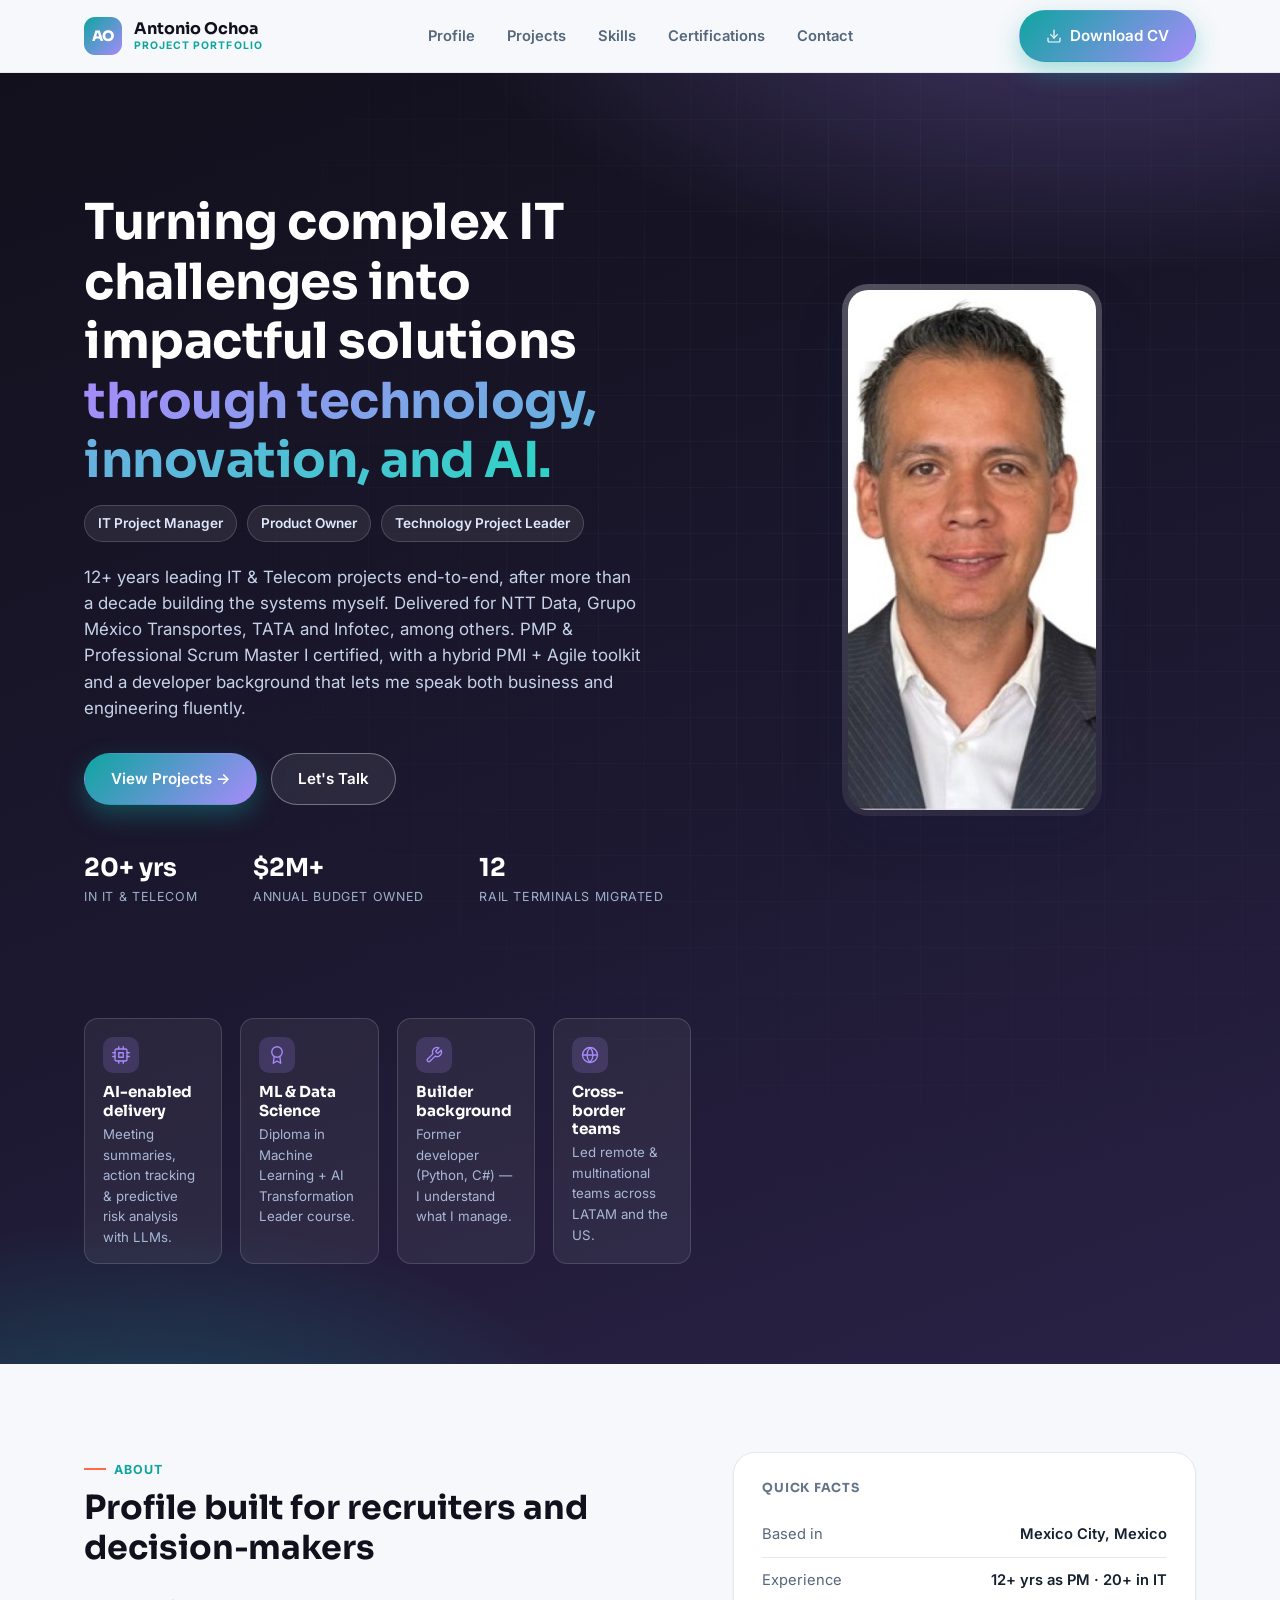
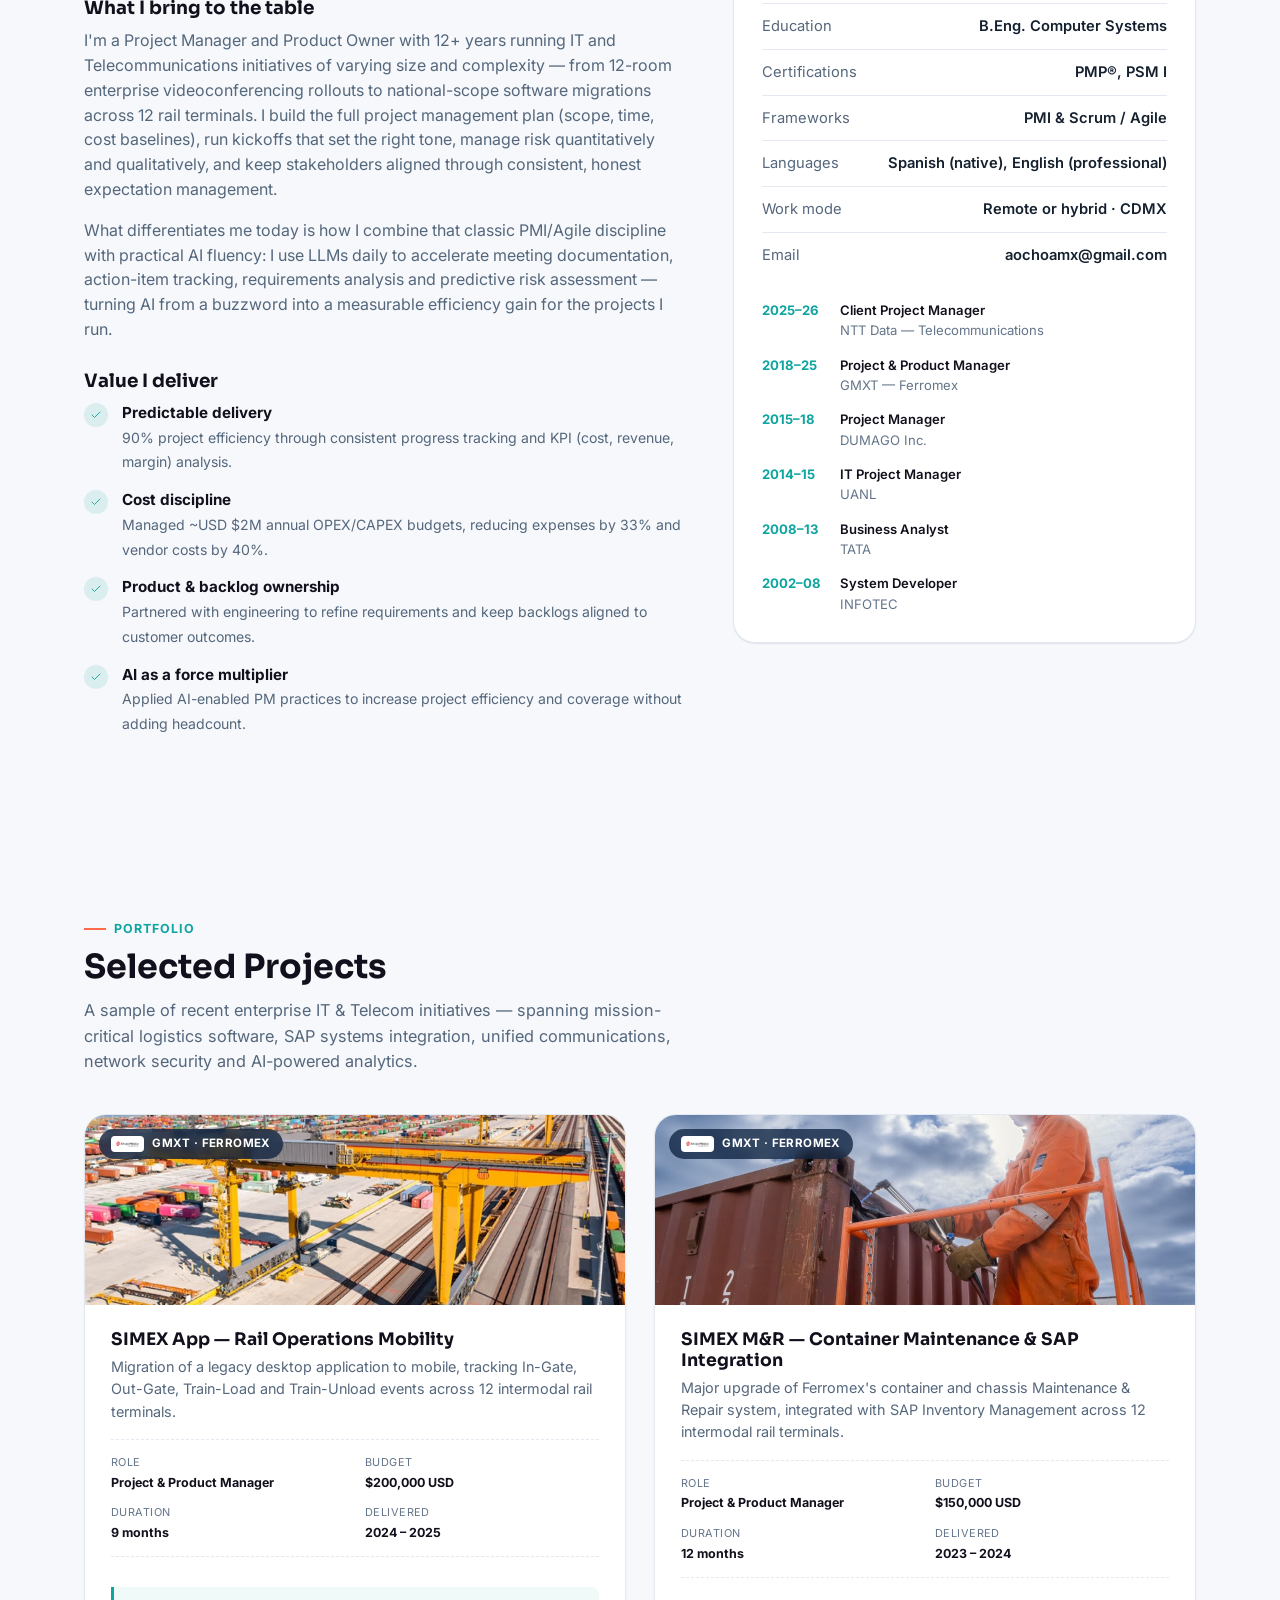
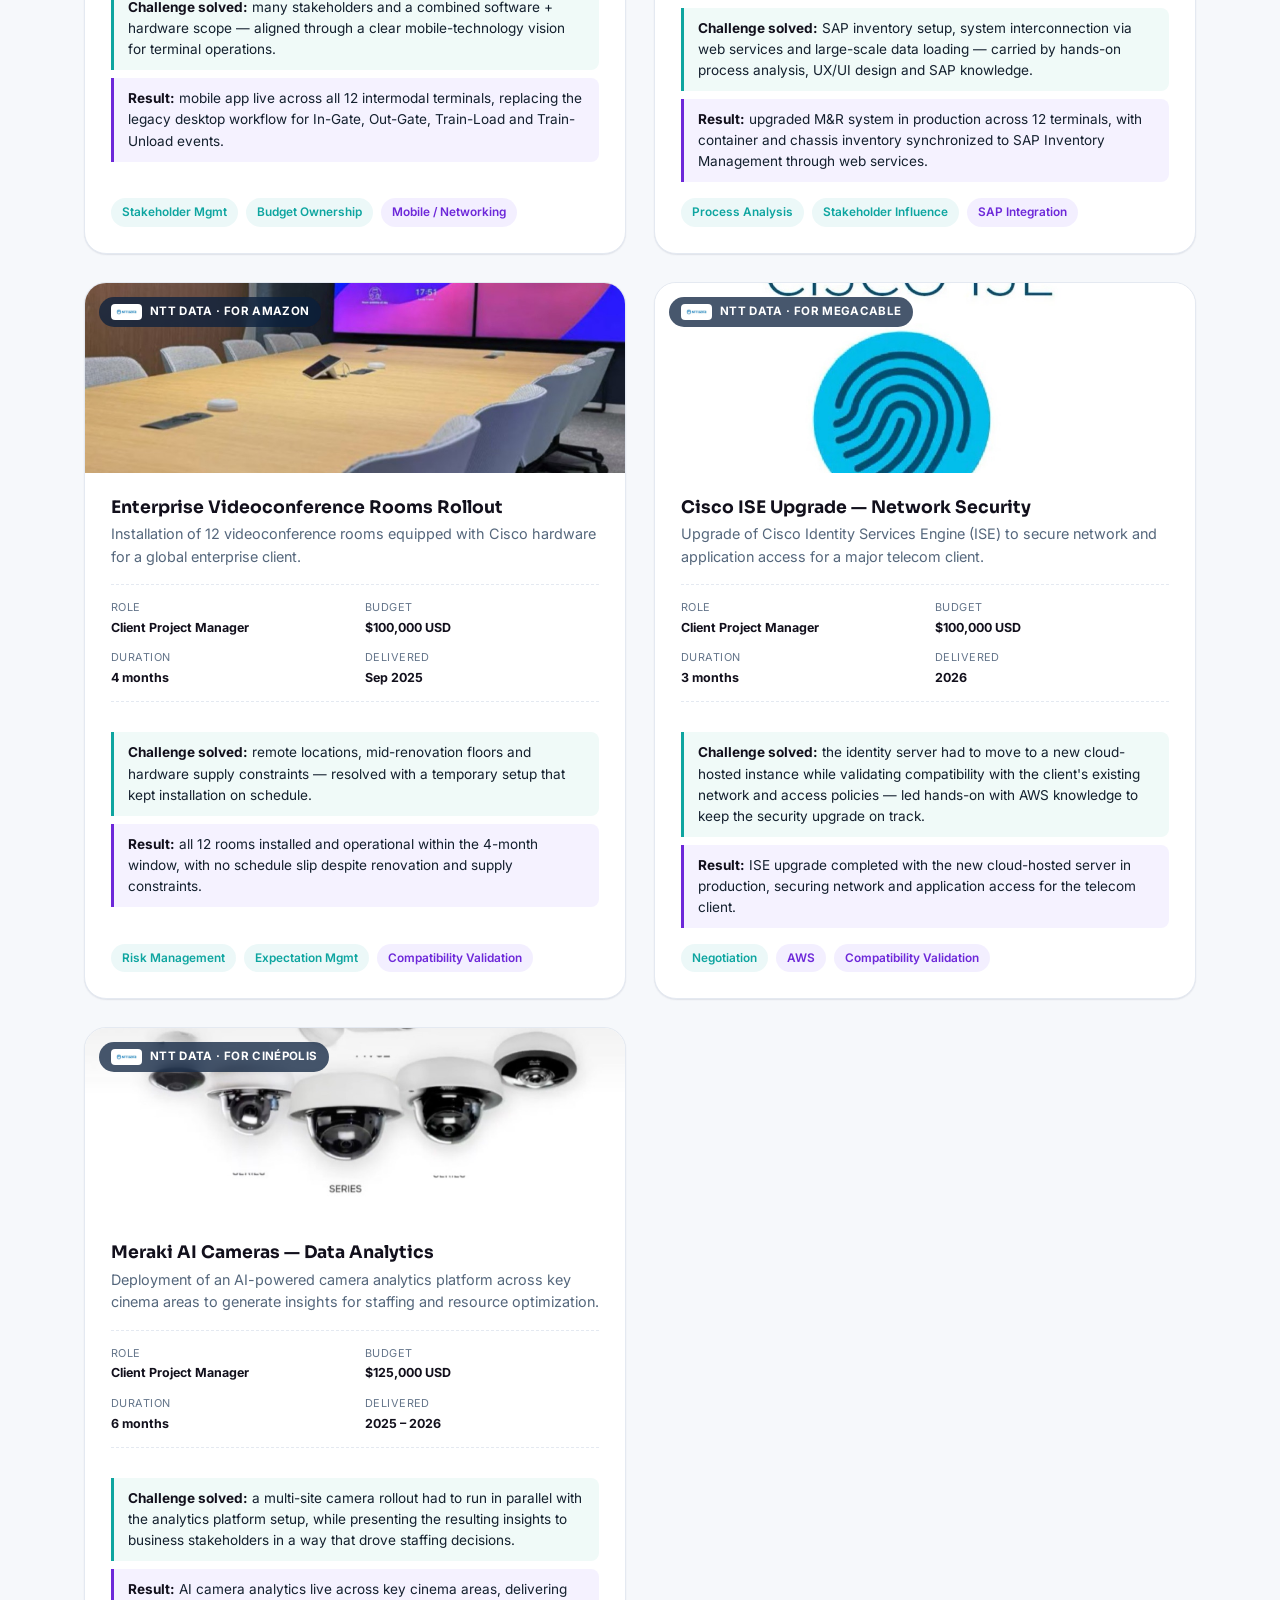
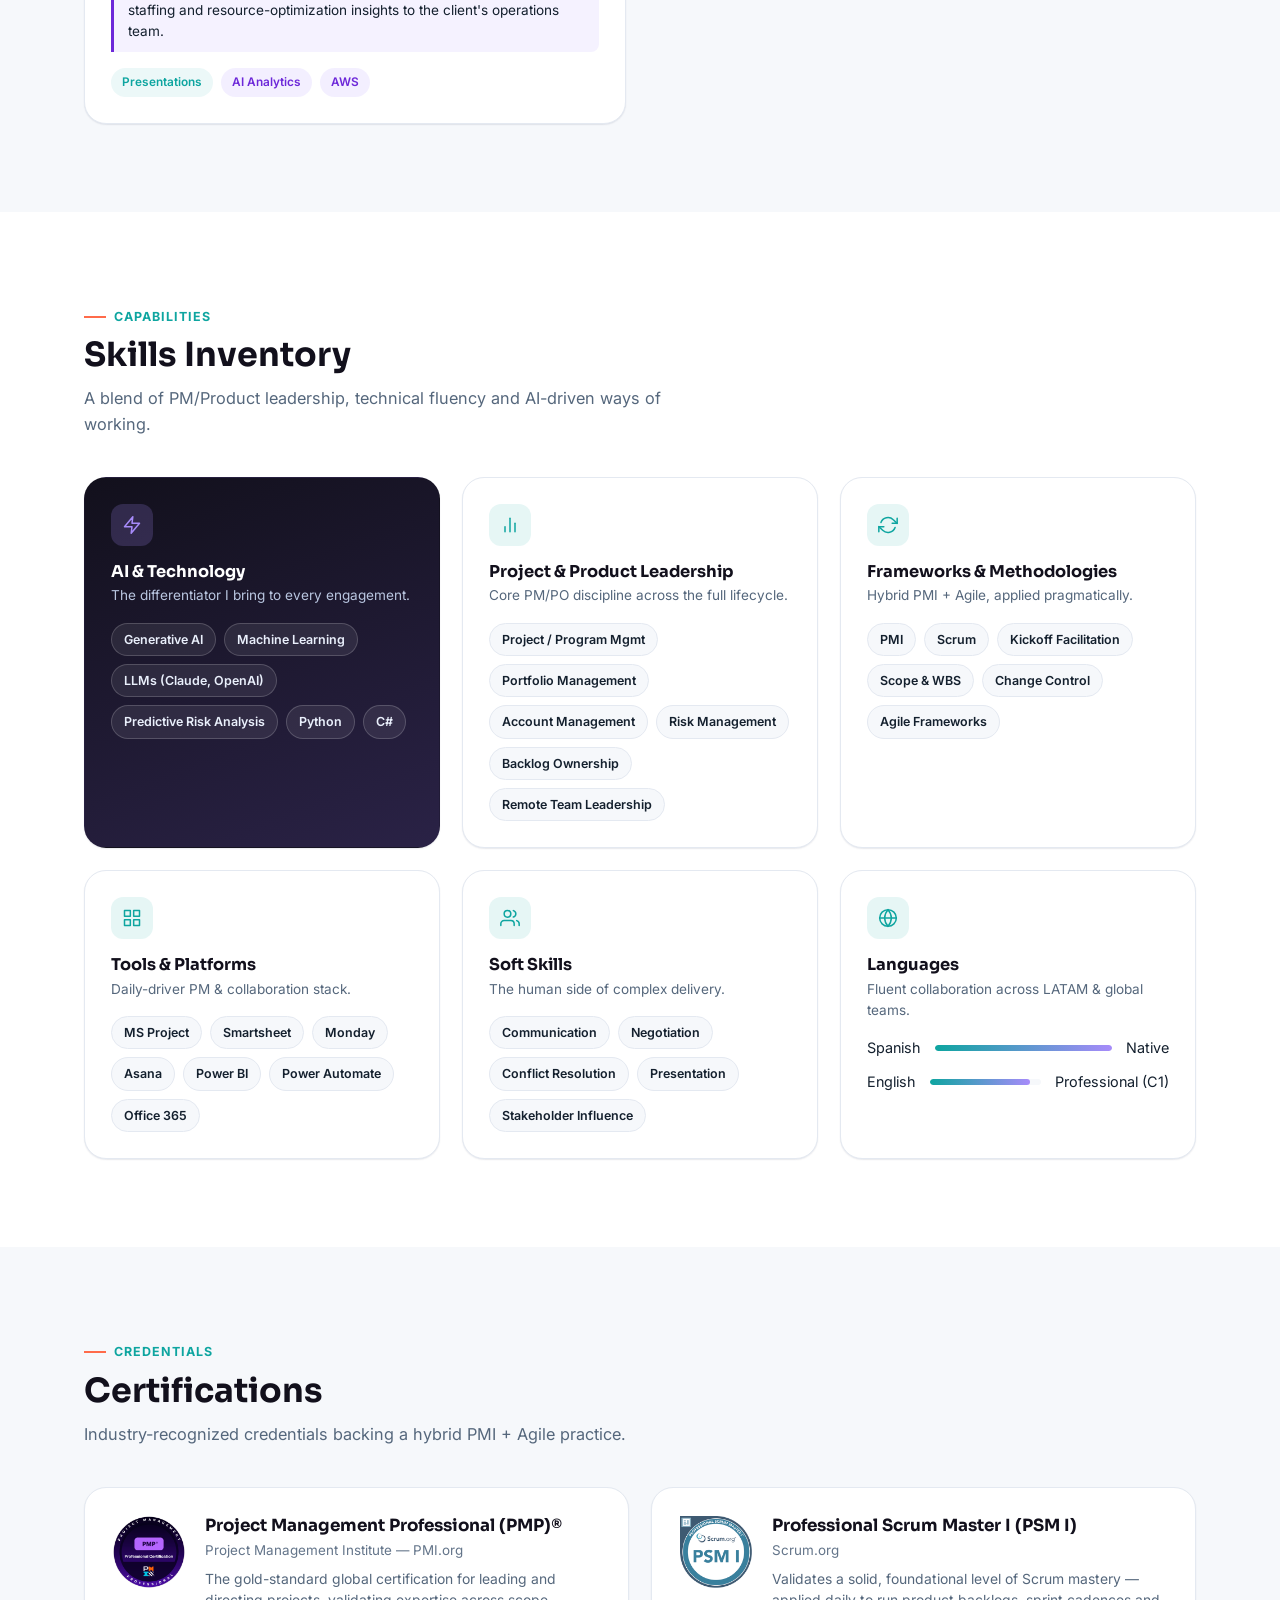
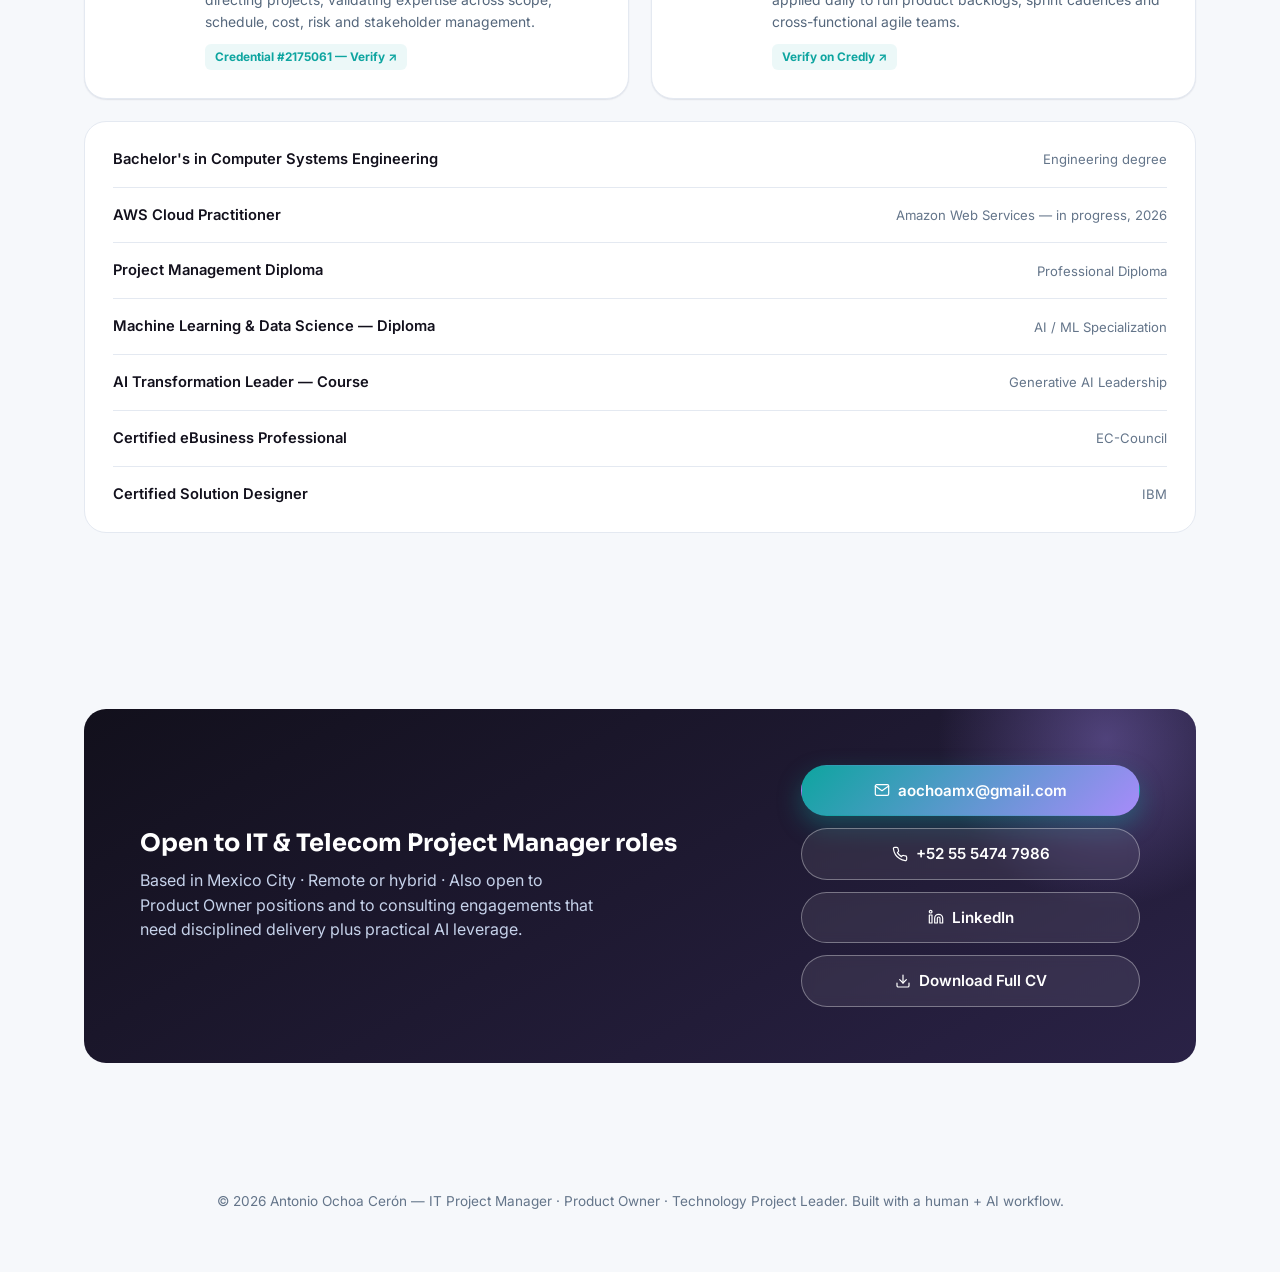
==== index.html @ e7d71356 "Initial commit: portfolio site (Project Manager de TI)" ====
<!DOCTYPE html>
<html lang="en">
<head>
<meta charset="UTF-8">
<meta name="viewport" content="width=device-width, initial-scale=1.0">
<title>Antonio Ochoa — IT Project Manager &amp; Product Owner</title>
<meta name="description" content="Antonio Ochoa — IT Project Manager and Product Owner. 12+ years delivering enterprise IT &amp; Telecom projects for NTT Data, Grupo México Transportes and TATA. PMP® and PSM I certified.">
<link rel="canonical" href="https://portfoliosf.aochoamx.workers.dev/">

<meta property="og:type" content="website">
<meta property="og:url" content="https://portfoliosf.aochoamx.workers.dev/">
<meta property="og:title" content="Antonio Ochoa — IT Project Manager &amp; Product Owner">
<meta property="og:description" content="12+ years delivering enterprise IT &amp; Telecom projects for NTT Data, Grupo México Transportes and TATA. PMP® and PSM I certified.">
<meta property="og:image" content="https://portfoliosf.aochoamx.workers.dev/images/og-card.jpg">
<meta property="og:image:width" content="1200">
<meta property="og:image:height" content="630">
<meta property="og:image:alt" content="Antonio Ochoa — IT Project Manager and Product Owner">
<meta property="og:locale" content="en_US">

<meta name="twitter:card" content="summary_large_image">
<meta name="twitter:title" content="Antonio Ochoa — IT Project Manager &amp; Product Owner">
<meta name="twitter:description" content="12+ years delivering enterprise IT &amp; Telecom projects for NTT Data, Grupo México Transportes and TATA. PMP® and PSM I certified.">
<meta name="twitter:image" content="https://portfoliosf.aochoamx.workers.dev/images/og-card.jpg">

<link rel="icon" href="favicon.svg" type="image/svg+xml">
<link rel="icon" href="favicon-32.png" sizes="32x32" type="image/png">
<link rel="apple-touch-icon" href="apple-touch-icon.png">
<link rel="preconnect" href="https://fonts.googleapis.com">
<link rel="preconnect" href="https://fonts.gstatic.com" crossorigin>
<link href="https://fonts.googleapis.com/css2?family=Inter:wght@400;500;600;700;800&family=Sora:wght@600;700;800&display=swap" rel="stylesheet">
<link rel="stylesheet" href="styles.css">
<script type="application/ld+json">
{
  "@context": "https://schema.org",
  "@type": "Person",
  "name": "Antonio Ochoa Cerón",
  "alternateName": "Antonio Ochoa",
  "jobTitle": "IT Project Manager",
  "description": "IT & Telecom Project Manager and Product Owner with 12+ years leading enterprise projects. PMP and PSM I certified.",
  "url": "https://portfoliosf.aochoamx.workers.dev/",
  "image": "https://portfoliosf.aochoamx.workers.dev/images/profile-photo.jpg",
  "email": "mailto:aochoamx@gmail.com",
  "address": { "@type": "PostalAddress", "addressLocality": "Mexico City", "addressCountry": "MX" },
  "knowsLanguage": ["es", "en"],
  "hasCredential": [
    { "@type": "EducationalOccupationalCredential", "name": "Project Management Professional (PMP)", "credentialCategory": "certification", "recognizedBy": { "@type": "Organization", "name": "Project Management Institute" }, "url": "https://www.credly.com/badges/3a73d89c-10b9-4aa2-80af-96a538b14071" },
    { "@type": "EducationalOccupationalCredential", "name": "Professional Scrum Master I (PSM I)", "credentialCategory": "certification", "recognizedBy": { "@type": "Organization", "name": "Scrum.org" }, "url": "https://www.credly.com/badges/aee36dc9-8a92-43cd-8da9-2d4babbbb78f" }
  ],
  "sameAs": ["https://www.linkedin.com/in/aochoamx1"]
}
</script>
</head>
<body>
<a class="skip-link" href="#profile">Skip to content</a>

<header class="navbar">
  <div class="container">
    <a href="#top" class="brand">
      <span class="brand-mark">AO</span>
      <span class="brand-text">
        <span class="brand-name">Antonio Ochoa</span>
        <span class="brand-tag">Project Portfolio</span>
      </span>
    </a>
    <nav class="nav-links" id="primary-nav" aria-label="Primary">
      <a href="#profile">Profile</a>
      <a href="#projects">Projects</a>
      <a href="#skills">Skills</a>
      <a href="#certifications">Certifications</a>
      <a href="#contact">Contact</a>
    </nav>
    <div class="nav-cta">
      <a href="Antonio-Ochoa-CV.pdf" class="btn btn-primary" download><svg width="16" height="16" viewBox="0 0 24 24" fill="none" stroke="currentColor" stroke-width="1.8" stroke-linecap="round" stroke-linejoin="round"><path d="M21 15v4a2 2 0 0 1-2 2H5a2 2 0 0 1-2-2v-4"></path><polyline points="7 10 12 15 17 10"></polyline><line x1="12" y1="15" x2="12" y2="3"></line></svg> <span class="btn-label">Download CV</span></a>
    </div>
    <button class="nav-toggle" aria-label="Open menu" aria-expanded="false" aria-controls="primary-nav"><span></span><span></span><span></span></button>
  </div>
</header>

<main id="top">

  <!-- ============ HERO / PROFILE ============ -->
  <section class="hero" id="profile">
    <div class="container">
      <div class="hero-copy">
        <h1>Turning complex IT challenges into impactful solutions <span class="accent">through technology, innovation, and AI.</span></h1>
        <div class="hero-roles">
          <span>IT Project Manager</span>
          <span>Product Owner</span>
          <span>Technology Project Leader</span>
        </div>
        <p class="lead">
          12+ years leading IT &amp; Telecom projects end-to-end, after more than a decade building the systems
          myself. Delivered for NTT Data, Grupo México Transportes, TATA and Infotec, among others. PMP &amp; Professional
          Scrum Master I certified, with a hybrid PMI + Agile toolkit and a developer background that lets me
          speak both business and engineering fluently.
        </p>
        <div class="hero-actions">
          <a href="#projects" class="btn btn-primary">View Projects →</a>
          <a href="#contact" class="btn btn-ghost">Let's Talk</a>
        </div>
        <div class="hero-stats">
          <div>
            <div class="stat-num">20+ yrs</div>
            <div class="stat-label">In IT &amp; Telecom</div>
          </div>
          <div>
            <div class="stat-num">$2M+</div>
            <div class="stat-label">Annual budget owned</div>
          </div>
          <div>
            <div class="stat-num">12</div>
            <div class="stat-label">Rail terminals migrated</div>
          </div>
        </div>
      </div>

      <div class="hero-card">
        <div class="hero-photo-frame">
          <img src="images/profile-photo.jpg" alt="Portrait of Antonio Ochoa" width="520" height="520" fetchpriority="high">
        </div>
      </div>

      <div class="ai-strip">
        <div class="ai-item">
          <div class="ico"><svg width="18" height="18" viewBox="0 0 24 24" fill="none" stroke="currentColor" stroke-width="1.8" stroke-linecap="round" stroke-linejoin="round"><rect x="4" y="4" width="16" height="16" rx="2"></rect><rect x="9" y="9" width="6" height="6"></rect><path d="M9 1v3M15 1v3M9 20v3M15 20v3M20 9h3M20 14h3M1 9h3M1 14h3"></path></svg></div>
          <h4>AI-enabled delivery</h4>
          <p>Meeting summaries, action tracking &amp; predictive risk analysis with LLMs.</p>
        </div>
        <div class="ai-item">
          <div class="ico"><svg width="18" height="18" viewBox="0 0 24 24" fill="none" stroke="currentColor" stroke-width="1.8" stroke-linecap="round" stroke-linejoin="round"><circle cx="12" cy="8" r="7"></circle><polyline points="8.21 13.89 7 23 12 20 17 23 15.79 13.88"></polyline></svg></div>
          <h4>ML &amp; Data Science</h4>
          <p>Diploma in Machine Learning + AI Transformation Leader course.</p>
        </div>
        <div class="ai-item">
          <div class="ico"><svg width="18" height="18" viewBox="0 0 24 24" fill="none" stroke="currentColor" stroke-width="1.8" stroke-linecap="round" stroke-linejoin="round"><path d="M14.7 6.3a1 1 0 0 0 0 1.4l1.6 1.6a1 1 0 0 0 1.4 0l3.77-3.77a6 6 0 0 1-7.94 7.94l-6.91 6.91a2.12 2.12 0 0 1-3-3l6.91-6.91a6 6 0 0 1 7.94-7.94l-3.76 3.76z"></path></svg></div>
          <h4>Builder background</h4>
          <p>Former developer (Python, C#) — I understand what I manage.</p>
        </div>
        <div class="ai-item">
          <div class="ico"><svg width="18" height="18" viewBox="0 0 24 24" fill="none" stroke="currentColor" stroke-width="1.8" stroke-linecap="round" stroke-linejoin="round"><circle cx="12" cy="12" r="10"></circle><line x1="2" y1="12" x2="22" y2="12"></line><path d="M12 2a15.3 15.3 0 0 1 4 10 15.3 15.3 0 0 1-4 10 15.3 15.3 0 0 1-4-10 15.3 15.3 0 0 1 4-10z"></path></svg></div>
          <h4>Cross-border teams</h4>
          <p>Led remote &amp; multinational teams across LATAM and the US.</p>
        </div>
      </div>
    </div>
  </section>

  <!-- ============ PROFILE DETAIL ============ -->
  <section class="profile-detail">
    <div class="container profile-grid">
      <div class="profile-about">
        <span class="section-label">About</span>
        <h2 class="section-title">Profile built for recruiters and decision‑makers</h2>

        <h3>What I bring to the table</h3>
        <p>
          I'm a Project Manager and Product Owner with 12+ years running IT and
          Telecommunications initiatives of varying size and complexity — from 12-room enterprise
          videoconferencing rollouts to national-scope software migrations across 12 rail terminals.
          I build the full project management plan (scope, time, cost baselines), run kickoffs that set
          the right tone, manage risk quantitatively and qualitatively, and keep stakeholders aligned
          through consistent, honest expectation management.
        </p>
        <p>
          What differentiates me today is how I combine that classic PMI/Agile discipline with practical
          AI fluency: I use LLMs daily to accelerate meeting documentation, action-item tracking, requirements
          analysis and predictive risk assessment — turning AI from a buzzword into a measurable efficiency
          gain for the projects I run.
        </p>

        <h3>Value I deliver</h3>
        <div class="value-list">
          <div class="value-item">
            <span class="check"><svg width="12" height="12" viewBox="0 0 24 24" fill="none" stroke="currentColor" stroke-width="1.8" stroke-linecap="round" stroke-linejoin="round"><polyline points="20 6 9 17 4 12"></polyline></svg></span>
            <div><strong>Predictable delivery</strong><span>90% project efficiency through consistent progress tracking and KPI (cost, revenue, margin) analysis.</span></div>
          </div>
          <div class="value-item">
            <span class="check"><svg width="12" height="12" viewBox="0 0 24 24" fill="none" stroke="currentColor" stroke-width="1.8" stroke-linecap="round" stroke-linejoin="round"><polyline points="20 6 9 17 4 12"></polyline></svg></span>
            <div><strong>Cost discipline</strong><span>Managed ~USD $2M annual OPEX/CAPEX budgets, reducing expenses by 33% and vendor costs by 40%.</span></div>
          </div>
          <div class="value-item">
            <span class="check"><svg width="12" height="12" viewBox="0 0 24 24" fill="none" stroke="currentColor" stroke-width="1.8" stroke-linecap="round" stroke-linejoin="round"><polyline points="20 6 9 17 4 12"></polyline></svg></span>
            <div><strong>Product &amp; backlog ownership</strong><span>Partnered with engineering to refine requirements and keep backlogs aligned to customer outcomes.</span></div>
          </div>
          <div class="value-item">
            <span class="check"><svg width="12" height="12" viewBox="0 0 24 24" fill="none" stroke="currentColor" stroke-width="1.8" stroke-linecap="round" stroke-linejoin="round"><polyline points="20 6 9 17 4 12"></polyline></svg></span>
            <div><strong>AI as a force multiplier</strong><span>Applied AI-enabled PM practices to increase project efficiency and coverage without adding headcount.</span></div>
          </div>
        </div>
      </div>

      <aside>
        <div class="info-card">
          <h4>Quick Facts</h4>
          <div class="info-row"><span>Based in</span><span>Mexico City, Mexico</span></div>
          <div class="info-row"><span>Experience</span><span>12+ yrs as PM · 20+ in IT</span></div>
          <div class="info-row"><span>Education</span><span>B.Eng. Computer Systems</span></div>
          <div class="info-row"><span>Certifications</span><span>PMP®, PSM I</span></div>
          <div class="info-row"><span>Frameworks</span><span>PMI &amp; Scrum / Agile</span></div>
          <div class="info-row"><span>Languages</span><span>Spanish (native), English (professional)</span></div>
          <div class="info-row"><span>Work mode</span><span>Remote or hybrid · CDMX</span></div>
          <div class="info-row"><span>Email</span><span>aochoamx@gmail.com</span></div>

          <ul class="timeline-mini">
            <li><span class="yr">2025–26</span><div><span class="role">Client Project Manager</span><span class="co">NTT Data — Telecommunications</span></div></li>
            <li><span class="yr">2018–25</span><div><span class="role">Project &amp; Product Manager</span><span class="co">GMXT — Ferromex</span></div></li>
            <li><span class="yr">2015–18</span><div><span class="role">Project Manager</span><span class="co">DUMAGO Inc.</span></div></li>
            <li><span class="yr">2014–15</span><div><span class="role">IT Project Manager</span><span class="co">UANL</span></div></li>
            <li><span class="yr">2008–13</span><div><span class="role">Business Analyst</span><span class="co">TATA</span></div></li>
            <li><span class="yr">2002–08</span><div><span class="role">System Developer</span><span class="co">INFOTEC</span></div></li>
          </ul>
        </div>
      </aside>
    </div>
  </section>

  <!-- ============ PROJECTS ============ -->
  <section id="projects">
    <div class="container">
      <span class="section-label">Portfolio</span>
      <h2 class="section-title">Selected Projects</h2>
      <p class="section-intro">
        A sample of recent enterprise IT &amp; Telecom initiatives — spanning mission-critical logistics
        software, SAP systems integration, unified communications, network security and AI-powered analytics.
      </p>

      <div class="projects-grid">

        <!-- Project 1 -->
        <article class="project-card">
          <div class="project-media">
            <span class="project-client"><img src="images/logo-grupo-mexico.png" alt="Grupo México Transportes" width="500" height="214" loading="lazy">GMXT · Ferromex</span>
            <img src="images/project-simex-rail.jpg" alt="Intermodal rail terminal operations" width="1000" height="546" loading="lazy">
          </div>
          <div class="project-body">
            <h3>SIMEX App — Rail Operations Mobility</h3>
            <p class="project-scope">Migration of a legacy desktop application to mobile, tracking In-Gate, Out-Gate, Train-Load and Train-Unload events across 12 intermodal rail terminals.</p>
            <div class="project-meta">
              <div><span class="m-label">Role</span><span class="m-val">Project &amp; Product Manager</span></div>
              <div><span class="m-label">Budget</span><span class="m-val">$200,000 USD</span></div>
              <div><span class="m-label">Duration</span><span class="m-val">9 months</span></div>
              <div><span class="m-label">Delivered</span><span class="m-val">2024 – 2025</span></div>
            </div>
            <div class="project-impact"><strong>Challenge solved:</strong> many stakeholders and a combined software + hardware scope — aligned through a clear mobile-technology vision for terminal operations.</div>
            <div class="project-impact project-result"><strong>Result:</strong> mobile app live across all 12 intermodal terminals, replacing the legacy desktop workflow for In-Gate, Out-Gate, Train-Load and Train-Unload events.</div>
            <div class="project-tags">
              <span class="tag">Stakeholder Mgmt</span>
              <span class="tag">Budget Ownership</span>
              <span class="tag tag-cyan">Mobile / Networking</span>
            </div>
          </div>
        </article>

        <!-- Project 2 -->
        <article class="project-card">
          <div class="project-media">
            <span class="project-client"><img src="images/logo-grupo-mexico.png" alt="Grupo México Transportes" width="500" height="214" loading="lazy">GMXT · Ferromex</span>
            <img src="images/project-simex-mr.jpg" alt="Technician performing container maintenance and repair work" width="1000" height="667" loading="lazy">
          </div>
          <div class="project-body">
            <h3>SIMEX M&amp;R — Container Maintenance &amp; SAP Integration</h3>
            <p class="project-scope">Major upgrade of Ferromex's container and chassis Maintenance &amp; Repair system, integrated with SAP Inventory Management across 12 intermodal rail terminals.</p>
            <div class="project-meta">
              <div><span class="m-label">Role</span><span class="m-val">Project &amp; Product Manager</span></div>
              <div><span class="m-label">Budget</span><span class="m-val">$150,000 USD</span></div>
              <div><span class="m-label">Duration</span><span class="m-val">12 months</span></div>
              <div><span class="m-label">Delivered</span><span class="m-val">2023 – 2024</span></div>
            </div>
            <div class="project-impact"><strong>Challenge solved:</strong> SAP inventory setup, system interconnection via web services and large-scale data loading — carried by hands-on process analysis, UX/UI design and SAP knowledge.</div>
            <div class="project-impact project-result"><strong>Result:</strong> upgraded M&amp;R system in production across 12 terminals, with container and chassis inventory synchronized to SAP Inventory Management through web services.</div>
            <div class="project-tags">
              <span class="tag">Process Analysis</span>
              <span class="tag">Stakeholder Influence</span>
              <span class="tag tag-cyan">SAP Integration</span>
            </div>
          </div>
        </article>

        <!-- Project 3 -->
        <article class="project-card">
          <div class="project-media">
            <span class="project-client"><img src="images/logo-ntt-data.jpg" alt="NTT Data" width="400" height="190" loading="lazy">NTT Data · for Amazon</span>
            <img src="images/project-vc-rooms.jpg" alt="Enterprise videoconference room with Cisco equipment" width="1000" height="988" loading="lazy">
          </div>
          <div class="project-body">
            <h3>Enterprise Videoconference Rooms Rollout</h3>
            <p class="project-scope">Installation of 12 videoconference rooms equipped with Cisco hardware for a global enterprise client.</p>
            <div class="project-meta">
              <div><span class="m-label">Role</span><span class="m-val">Client Project Manager</span></div>
              <div><span class="m-label">Budget</span><span class="m-val">$100,000 USD</span></div>
              <div><span class="m-label">Duration</span><span class="m-val">4 months</span></div>
              <div><span class="m-label">Delivered</span><span class="m-val">Sep 2025</span></div>
            </div>
            <div class="project-impact"><strong>Challenge solved:</strong> remote locations, mid-renovation floors and hardware supply constraints — resolved with a temporary setup that kept installation on schedule.</div>
            <div class="project-impact project-result"><strong>Result:</strong> all 12 rooms installed and operational within the 4-month window, with no schedule slip despite renovation and supply constraints.</div>
            <div class="project-tags">
              <span class="tag">Risk Management</span>
              <span class="tag">Expectation Mgmt</span>
              <span class="tag tag-cyan">Compatibility Validation</span>
            </div>
          </div>
        </article>

        <!-- Project 4 -->
        <article class="project-card">
          <div class="project-media">
            <span class="project-client"><img src="images/logo-ntt-data.jpg" alt="NTT Data" width="400" height="190" loading="lazy">NTT Data · for Megacable</span>
            <img src="images/project-cisco-ise.jpg" alt="Cisco Identity Services Engine icon" width="1000" height="713" loading="lazy">
          </div>
          <div class="project-body">
            <h3>Cisco ISE Upgrade — Network Security</h3>
            <p class="project-scope">Upgrade of Cisco Identity Services Engine (ISE) to secure network and application access for a major telecom client.</p>
            <div class="project-meta">
              <div><span class="m-label">Role</span><span class="m-val">Client Project Manager</span></div>
              <div><span class="m-label">Budget</span><span class="m-val">$100,000 USD</span></div>
              <div><span class="m-label">Duration</span><span class="m-val">3 months</span></div>
              <div><span class="m-label">Delivered</span><span class="m-val">2026</span></div>
            </div>
            <div class="project-impact"><strong>Challenge solved:</strong> the identity server had to move to a new cloud-hosted instance while validating compatibility with the client's existing network and access policies — led hands-on with AWS knowledge to keep the security upgrade on track.</div>
            <div class="project-impact project-result"><strong>Result:</strong> ISE upgrade completed with the new cloud-hosted server in production, securing network and application access for the telecom client.</div>
            <div class="project-tags">
              <span class="tag">Negotiation</span>
              <span class="tag tag-cyan">AWS</span>
              <span class="tag tag-cyan">Compatibility Validation</span>
            </div>
          </div>
        </article>

        <!-- Project 5 -->
        <article class="project-card">
          <div class="project-media">
            <span class="project-client"><img src="images/logo-ntt-data.jpg" alt="NTT Data" width="400" height="190" loading="lazy">NTT Data · for Cinépolis</span>
            <img src="images/project-meraki-cameras.jpg" alt="Cisco Meraki smart camera lineup" width="1000" height="658" loading="lazy">
          </div>
          <div class="project-body">
            <h3>Meraki AI Cameras — Data Analytics</h3>
            <p class="project-scope">Deployment of an AI-powered camera analytics platform across key cinema areas to generate insights for staffing and resource optimization.</p>
            <div class="project-meta">
              <div><span class="m-label">Role</span><span class="m-val">Client Project Manager</span></div>
              <div><span class="m-label">Budget</span><span class="m-val">$125,000 USD</span></div>
              <div><span class="m-label">Duration</span><span class="m-val">6 months</span></div>
              <div><span class="m-label">Delivered</span><span class="m-val">2025 – 2026</span></div>
            </div>
            <div class="project-impact"><strong>Challenge solved:</strong> a multi-site camera rollout had to run in parallel with the analytics platform setup, while presenting the resulting insights to business stakeholders in a way that drove staffing decisions.</div>
            <div class="project-impact project-result"><strong>Result:</strong> AI camera analytics live across key cinema areas, delivering staffing and resource-optimization insights to the client's operations team.</div>
            <div class="project-tags">
              <span class="tag">Presentations</span>
              <span class="tag tag-cyan">AI Analytics</span>
              <span class="tag tag-cyan">AWS</span>
            </div>
          </div>
        </article>

      </div>
    </div>
  </section>

  <!-- ============ SKILLS ============ -->
  <section id="skills" class="section-alt">
    <div class="container">
      <span class="section-label">Capabilities</span>
      <h2 class="section-title">Skills Inventory</h2>
      <p class="section-intro">A blend of PM/Product leadership, technical fluency and AI-driven ways of working.</p>

      <div class="skills-grid">
        <div class="skill-card featured">
          <div class="ico"><svg width="20" height="20" viewBox="0 0 24 24" fill="none" stroke="currentColor" stroke-width="1.8" stroke-linecap="round" stroke-linejoin="round"><polygon points="13 2 3 14 12 14 11 22 21 10 12 10 13 2"></polygon></svg></div>
          <h3>AI &amp; Technology</h3>
          <p class="desc">The differentiator I bring to every engagement.</p>
          <div class="pill-row">
            <span class="pill">Generative AI</span>
            <span class="pill">Machine Learning</span>
            <span class="pill">LLMs (Claude, OpenAI)</span>
            <span class="pill">Predictive Risk Analysis</span>
            <span class="pill">Python</span>
            <span class="pill">C#</span>
          </div>
        </div>

        <div class="skill-card">
          <div class="ico"><svg width="20" height="20" viewBox="0 0 24 24" fill="none" stroke="currentColor" stroke-width="1.8" stroke-linecap="round" stroke-linejoin="round"><line x1="18" y1="20" x2="18" y2="10"></line><line x1="12" y1="20" x2="12" y2="4"></line><line x1="6" y1="20" x2="6" y2="14"></line></svg></div>
          <h3>Project &amp; Product Leadership</h3>
          <p class="desc">Core PM/PO discipline across the full lifecycle.</p>
          <div class="pill-row">
            <span class="pill">Project / Program Mgmt</span>
            <span class="pill">Portfolio Management</span>
            <span class="pill">Account Management</span>
            <span class="pill">Risk Management</span>
            <span class="pill">Backlog Ownership</span>
            <span class="pill">Remote Team Leadership</span>
          </div>
        </div>

        <div class="skill-card">
          <div class="ico"><svg width="20" height="20" viewBox="0 0 24 24" fill="none" stroke="currentColor" stroke-width="1.8" stroke-linecap="round" stroke-linejoin="round"><polyline points="23 4 23 10 17 10"></polyline><polyline points="1 20 1 14 7 14"></polyline><path d="M3.51 9a9 9 0 0 1 14.85-3.36L23 10M1 14l4.64 4.36A9 9 0 0 0 20.49 15"></path></svg></div>
          <h3>Frameworks &amp; Methodologies</h3>
          <p class="desc">Hybrid PMI + Agile, applied pragmatically.</p>
          <div class="pill-row">
            <span class="pill">PMI</span>
            <span class="pill">Scrum</span>
            <span class="pill">Kickoff Facilitation</span>
            <span class="pill">Scope &amp; WBS</span>
            <span class="pill">Change Control</span>
            <span class="pill">Agile Frameworks</span>
          </div>
        </div>

        <div class="skill-card">
          <div class="ico"><svg width="20" height="20" viewBox="0 0 24 24" fill="none" stroke="currentColor" stroke-width="1.8" stroke-linecap="round" stroke-linejoin="round"><rect x="3" y="3" width="7" height="7"></rect><rect x="14" y="3" width="7" height="7"></rect><rect x="14" y="14" width="7" height="7"></rect><rect x="3" y="14" width="7" height="7"></rect></svg></div>
          <h3>Tools &amp; Platforms</h3>
          <p class="desc">Daily-driver PM &amp; collaboration stack.</p>
          <div class="pill-row">
            <span class="pill">MS Project</span>
            <span class="pill">Smartsheet</span>
            <span class="pill">Monday</span>
            <span class="pill">Asana</span>
            <span class="pill">Power BI</span>
            <span class="pill">Power Automate</span>
            <span class="pill">Office 365</span>
          </div>
        </div>

        <div class="skill-card">
          <div class="ico"><svg width="20" height="20" viewBox="0 0 24 24" fill="none" stroke="currentColor" stroke-width="1.8" stroke-linecap="round" stroke-linejoin="round"><path d="M17 21v-2a4 4 0 0 0-4-4H5a4 4 0 0 0-4 4v2"></path><circle cx="9" cy="7" r="4"></circle><path d="M23 21v-2a4 4 0 0 0-3-3.87"></path><path d="M16 3.13a4 4 0 0 1 0 7.75"></path></svg></div>
          <h3>Soft Skills</h3>
          <p class="desc">The human side of complex delivery.</p>
          <div class="pill-row">
            <span class="pill">Communication</span>
            <span class="pill">Negotiation</span>
            <span class="pill">Conflict Resolution</span>
            <span class="pill">Presentation</span>
            <span class="pill">Stakeholder Influence</span>
          </div>
        </div>

        <div class="skill-card">
          <div class="ico"><svg width="20" height="20" viewBox="0 0 24 24" fill="none" stroke="currentColor" stroke-width="1.8" stroke-linecap="round" stroke-linejoin="round"><circle cx="12" cy="12" r="10"></circle><line x1="2" y1="12" x2="22" y2="12"></line><path d="M12 2a15.3 15.3 0 0 1 4 10 15.3 15.3 0 0 1-4 10 15.3 15.3 0 0 1-4-10 15.3 15.3 0 0 1 4-10z"></path></svg></div>
          <h3>Languages</h3>
          <p class="desc">Fluent collaboration across LATAM &amp; global teams.</p>
          <div class="lang-row">
            <div class="lang-item"><span>Spanish</span><div class="lang-bar" aria-hidden="true"><span class="lang-fill-100"></span></div><span>Native</span></div>
            <div class="lang-item"><span>English</span><div class="lang-bar" aria-hidden="true"><span class="lang-fill-90"></span></div><span>Professional (C1)</span></div>
          </div>
        </div>
      </div>
    </div>
  </section>

  <!-- ============ CERTIFICATIONS ============ -->
  <section id="certifications">
    <div class="container">
      <span class="section-label">Credentials</span>
      <h2 class="section-title">Certifications</h2>
      <p class="section-intro">Industry-recognized credentials backing a hybrid PMI + Agile practice.</p>

      <div class="cert-grid">
        <div class="cert-card">
          <a class="cert-badge" href="https://www.credly.com/badges/3a73d89c-10b9-4aa2-80af-96a538b14071" target="_blank" rel="noopener noreferrer" aria-label="Verify the PMP credential on Credly"><img src="images/cert-pmp.png" alt="PMP certification badge issued by the Project Management Institute" width="256" height="256" loading="lazy"></a>
          <div>
            <h3>Project Management Professional (PMP)®</h3>
            <div class="cert-issuer">Project Management Institute — PMI.org</div>
            <p>The gold-standard global certification for leading and directing projects, validating expertise across scope, schedule, cost, risk and stakeholder management.</p>
            <a class="cert-id" href="https://www.credly.com/badges/3a73d89c-10b9-4aa2-80af-96a538b14071" target="_blank" rel="noopener noreferrer">Credential #2175061 — Verify ↗</a>
          </div>
        </div>

        <div class="cert-card">
          <a class="cert-badge" href="https://www.credly.com/badges/aee36dc9-8a92-43cd-8da9-2d4babbbb78f" target="_blank" rel="noopener noreferrer" aria-label="Verify the Professional Scrum Master I credential on Credly"><img src="images/cert-psm.png" alt="Professional Scrum Master I badge issued by Scrum.org" width="256" height="256" loading="lazy"></a>
          <div>
            <h3>Professional Scrum Master I (PSM I)</h3>
            <div class="cert-issuer">Scrum.org</div>
            <p>Validates a solid, foundational level of Scrum mastery — applied daily to run product backlogs, sprint cadences and cross-functional agile teams.</p>
            <a class="cert-id" href="https://www.credly.com/badges/aee36dc9-8a92-43cd-8da9-2d4babbbb78f" target="_blank" rel="noopener noreferrer">Verify on Credly ↗</a>
          </div>
        </div>
      </div>

      <ul class="cert-list">
        <li>
          <div><span class="cl-name">Bachelor's in Computer Systems Engineering</span></div>
          <span class="cl-issuer">Engineering degree</span>
        </li>
        <li>
          <div><span class="cl-name">AWS Cloud Practitioner</span></div>
          <span class="cl-issuer">Amazon Web Services — in progress, 2026</span>
        </li>
        <li>
          <div><span class="cl-name">Project Management Diploma</span></div>
          <span class="cl-issuer">Professional Diploma</span>
        </li>
        <li>
          <div><span class="cl-name">Machine Learning &amp; Data Science — Diploma</span></div>
          <span class="cl-issuer">AI / ML Specialization</span>
        </li>
        <li>
          <div><span class="cl-name">AI Transformation Leader — Course</span></div>
          <span class="cl-issuer">Generative AI Leadership</span>
        </li>
        <li>
          <div><span class="cl-name">Certified eBusiness Professional</span></div>
          <span class="cl-issuer">EC-Council</span>
        </li>
        <li>
          <div><span class="cl-name">Certified Solution Designer</span></div>
          <span class="cl-issuer">IBM</span>
        </li>
      </ul>
    </div>
  </section>

  <!-- ============ CONTACT / CTA ============ -->
  <section id="contact">
    <div class="container">
      <div class="cta">
        <div>
          <h2>Open to IT &amp; Telecom Project Manager roles</h2>
          <p>
            Based in Mexico City · Remote or hybrid · Also open to Product Owner positions and to
            consulting engagements that need disciplined delivery plus practical AI leverage.
          </p>
        </div>
        <div class="cta-actions">
          <a href="mailto:aochoamx@gmail.com" class="btn btn-primary"><svg width="16" height="16" viewBox="0 0 24 24" fill="none" stroke="currentColor" stroke-width="1.8" stroke-linecap="round" stroke-linejoin="round"><path d="M4 4h16c1.1 0 2 .9 2 2v12c0 1.1-.9 2-2 2H4c-1.1 0-2-.9-2-2V6c0-1.1.9-2 2-2z"></path><polyline points="22 6 12 13 2 6"></polyline></svg> aochoamx@gmail.com</a>
          <a href="tel:+525554747986" class="btn btn-ghost"><svg width="16" height="16" viewBox="0 0 24 24" fill="none" stroke="currentColor" stroke-width="1.8" stroke-linecap="round" stroke-linejoin="round"><path d="M22 16.92v3a2 2 0 0 1-2.18 2 19.79 19.79 0 0 1-8.63-3.07 19.5 19.5 0 0 1-6-6 19.79 19.79 0 0 1-3.07-8.67A2 2 0 0 1 4.11 2h3a2 2 0 0 1 2 1.72c.13.96.36 1.9.7 2.81a2 2 0 0 1-.45 2.11L8.09 9.91a16 16 0 0 0 6 6l1.27-1.27a2 2 0 0 1 2.11-.45c.91.34 1.85.57 2.81.7A2 2 0 0 1 22 16.92z"></path></svg> +52 55 5474 7986</a>
          <a href="https://www.linkedin.com/in/aochoamx1" class="btn btn-ghost" target="_blank" rel="noopener noreferrer"><svg width="16" height="16" viewBox="0 0 24 24" fill="none" stroke="currentColor" stroke-width="1.8" stroke-linecap="round" stroke-linejoin="round"><path d="M16 8a6 6 0 0 1 6 6v7h-4v-7a2 2 0 0 0-2-2 2 2 0 0 0-2 2v7h-4v-7a6 6 0 0 1 6-6z"></path><rect x="2" y="9" width="4" height="12"></rect><circle cx="4" cy="4" r="2"></circle></svg> LinkedIn</a>
          <a href="Antonio-Ochoa-CV.pdf" class="btn btn-ghost" download><svg width="16" height="16" viewBox="0 0 24 24" fill="none" stroke="currentColor" stroke-width="1.8" stroke-linecap="round" stroke-linejoin="round"><path d="M21 15v4a2 2 0 0 1-2 2H5a2 2 0 0 1-2-2v-4"></path><polyline points="7 10 12 15 17 10"></polyline><line x1="12" y1="15" x2="12" y2="3"></line></svg> Download Full CV</a>
        </div>
      </div>
    </div>
  </section>

</main>

<footer>
  <div class="container">
    © <span id="year"></span> Antonio Ochoa Cerón — IT Project Manager · Product Owner · Technology Project Leader.
    Built with a human + AI workflow.
  </div>
</footer>

<script>
  document.getElementById('year').textContent = new Date().getFullYear();
  const toggle = document.querySelector('.nav-toggle');
  const links = document.querySelector('.nav-links');
  if (toggle && links) {
    const setOpen = (open) => {
      links.classList.toggle('open', open);
      toggle.setAttribute('aria-expanded', String(open));
      toggle.setAttribute('aria-label', open ? 'Close menu' : 'Open menu');
    };
    toggle.addEventListener('click', () => setOpen(!links.classList.contains('open')));
    links.querySelectorAll('a').forEach((a) => a.addEventListener('click', () => setOpen(false)));
    document.addEventListener('keydown', (e) => { if (e.key === 'Escape') setOpen(false); });
  }
</script>

</body>
</html>
---- styles.css ----
/* ============================================================
   Antonio Ochoa — Portfolio
   ============================================================ */

:root {
  --navy-900: #12101c;
  --navy-800: #1c1830;
  --navy-700: #2a2246;
  --accent: #0ea5a0;
  --accent-light: #2dd4c6;
  --accent-2: #a78bfa;
  --highlight: #ff6b4a;
  --bg: #f6f8fb;
  --surface: #ffffff;
  --text: #14202e;
  --text-muted: #55677c;
  --text-soft: #64758a;
  --border: #e4e9f1;
  --shadow-sm: 0 1px 2px rgba(15, 33, 64, 0.06), 0 1px 1px rgba(15, 33, 64, 0.04);
  --shadow-md: 0 8px 24px rgba(15, 33, 64, 0.08);
  --shadow-lg: 0 20px 48px rgba(10, 31, 61, 0.16);
  --radius-sm: 8px;
  --radius-md: 14px;
  --radius-lg: 22px;
  --max-width: 1160px;
}

* { box-sizing: border-box; }

html {
  scroll-behavior: smooth;
}

@media (prefers-reduced-motion: reduce) {
  html { scroll-behavior: auto; }
  *, *::before, *::after { transition: none !important; animation: none !important; }
  .btn:hover, .project-card:hover, .project-card:hover .project-media img, .cert-badge:hover { transform: none !important; }
}

:focus-visible {
  outline: 3px solid var(--accent-light);
  outline-offset: 3px;
  border-radius: 6px;
}

.skip-link {
  position: absolute;
  top: -100px;
  left: 16px;
  z-index: 200;
  padding: 10px 16px;
  background: var(--navy-900);
  color: #fff;
  border-radius: 8px;
  font-weight: 600;
}
.skip-link:focus { top: 12px; }

.section-alt { background: var(--surface); }

body {
  margin: 0;
  font-family: "Inter", -apple-system, BlinkMacSystemFont, "Segoe UI", Roboto, sans-serif;
  color: var(--text);
  background: var(--bg);
  line-height: 1.55;
  -webkit-font-smoothing: antialiased;
}

h1, h2, h3, h4 {
  font-family: "Sora", "Inter", sans-serif;
  line-height: 1.2;
  margin: 0 0 0.5em;
  color: var(--navy-900);
}

p { margin: 0 0 1em; }
a { color: inherit; text-decoration: none; }
img { max-width: 100%; display: block; }
ul { margin: 0; padding: 0; list-style: none; }

.container {
  max-width: var(--max-width);
  margin: 0 auto;
  padding: 0 24px;
}

.section-label {
  display: inline-flex;
  align-items: center;
  gap: 8px;
  font-size: 0.78rem;
  font-weight: 700;
  letter-spacing: 0.08em;
  text-transform: uppercase;
  color: var(--accent);
  margin-bottom: 10px;
}

.section-label::before {
  content: "";
  width: 22px;
  height: 2px;
  background: var(--highlight);
  display: inline-block;
}

.section-title {
  font-size: clamp(1.6rem, 2.6vw, 2.15rem);
  margin-bottom: 10px;
}

.section-intro {
  color: var(--text-muted);
  max-width: 620px;
  margin-bottom: 40px;
  font-size: 1.02rem;
}

section {
  padding: 88px 0;
}

/* ---------- Buttons ---------- */
.btn {
  display: inline-flex;
  align-items: center;
  justify-content: center;
  gap: 8px;
  padding: 13px 26px;
  border-radius: 999px;
  font-weight: 600;
  font-size: 0.95rem;
  cursor: pointer;
  border: 1px solid transparent;
  transition: transform 0.15s ease, box-shadow 0.15s ease, background 0.15s ease, color 0.15s ease;
  white-space: nowrap;
}
.btn:hover { transform: translateY(-2px); }

.btn-primary {
  background: linear-gradient(135deg, var(--accent), var(--accent-2));
  color: #fff;
  box-shadow: 0 10px 24px rgba(14, 165, 160, 0.35);
}
.btn-primary:hover { box-shadow: 0 14px 30px rgba(14, 165, 160, 0.45); }

.btn-ghost {
  background: rgba(255, 255, 255, 0.08);
  color: #fff;
  border-color: rgba(255, 255, 255, 0.35);
  backdrop-filter: blur(6px);
}
.btn-ghost:hover { background: rgba(255, 255, 255, 0.16); }

/* ---------- Navbar ---------- */
.navbar {
  position: sticky;
  top: 0;
  z-index: 100;
  background: rgba(246, 248, 251, 0.85);
  backdrop-filter: blur(10px);
  border-bottom: 1px solid var(--border);
}

.navbar .container {
  display: flex;
  align-items: center;
  justify-content: space-between;
  height: 72px;
}

.brand {
  display: flex;
  align-items: center;
  gap: 12px;
}

.brand-mark {
  flex: none;
  width: 38px;
  height: 38px;
  border-radius: 11px;
  background: linear-gradient(135deg, var(--accent), var(--accent-2));
  color: #fff;
  display: flex;
  align-items: center;
  justify-content: center;
  font-family: "Sora", sans-serif;
  font-size: 0.9rem;
  font-weight: 800;
  letter-spacing: -0.02em;
}

.brand-text {
  display: flex;
  flex-direction: column;
  gap: 1px;
  line-height: 1.15;
}

.brand-name {
  font-family: "Sora", sans-serif;
  font-weight: 700;
  font-size: 1rem;
  color: var(--navy-900);
}

.brand-tag {
  font-size: 0.65rem;
  font-weight: 700;
  letter-spacing: 0.1em;
  text-transform: uppercase;
  color: var(--accent);
}

.nav-links {
  display: flex;
  align-items: center;
  gap: 32px;
}

.nav-links a {
  font-size: 0.92rem;
  font-weight: 600;
  color: var(--text-muted);
  transition: color 0.15s ease;
  position: relative;
}
.nav-links a:hover { color: var(--navy-900); }

.nav-cta { display: flex; align-items: center; gap: 14px; }

.nav-toggle {
  display: none;
  background: none;
  border: none;
  cursor: pointer;
  padding: 11px;
  min-width: 44px;
  min-height: 44px;
}
.nav-toggle span {
  display: block;
  width: 22px;
  height: 2px;
  background: var(--navy-900);
  margin: 5px 0;
  transition: 0.2s;
}

/* ---------- Hero / Profile ---------- */
.hero {
  position: relative;
  overflow: hidden;
  background: radial-gradient(1100px 550px at 85% -10%, rgba(167, 139, 250, 0.35), transparent 60%),
              radial-gradient(900px 500px at 10% 110%, rgba(14, 165, 160, 0.35), transparent 55%),
              linear-gradient(160deg, var(--navy-900), var(--navy-800) 55%, var(--navy-700));
  color: #fff;
  padding: 120px 0 100px;
}

.hero::before {
  content: "";
  position: absolute;
  inset: 0;
  background-image:
    linear-gradient(rgba(255, 255, 255, 0.035) 1px, transparent 1px),
    linear-gradient(90deg, rgba(255, 255, 255, 0.035) 1px, transparent 1px);
  background-size: 46px 46px;
  mask-image: radial-gradient(circle at 70% 30%, black, transparent 70%);
  pointer-events: none;
}

.hero .container {
  position: relative;
  display: grid;
  grid-template-columns: 1.15fr 0.85fr;
  align-items: center;
  gap: 56px;
}

.hero h1 {
  color: #fff;
  font-size: clamp(2.1rem, 4vw, 3.1rem);
  margin-bottom: 14px;
  letter-spacing: -0.01em;
}
.hero h1 .accent {
  background: linear-gradient(135deg, var(--accent-2), var(--accent-light));
  -webkit-background-clip: text;
  background-clip: text;
  color: transparent;
}

.hero-roles {
  display: flex;
  flex-wrap: wrap;
  gap: 10px;
  margin-bottom: 22px;
}
.hero-roles span {
  font-size: 0.85rem;
  font-weight: 600;
  padding: 7px 13px;
  border-radius: 999px;
  background: rgba(255, 255, 255, 0.08);
  border: 1px solid rgba(255, 255, 255, 0.16);
  color: #dfe8fb;
}

.hero p.lead {
  color: #c6d2ea;
  font-size: 1.06rem;
  max-width: 560px;
  margin-bottom: 32px;
}

.hero-actions {
  display: flex;
  gap: 14px;
  flex-wrap: wrap;
  margin-bottom: 44px;
}

.hero-stats {
  display: grid;
  grid-template-columns: repeat(3, auto);
  gap: 28px;
}
.hero-stats .stat-num {
  font-family: "Sora", sans-serif;
  font-size: 1.55rem;
  font-weight: 700;
  color: #fff;
}
.hero-stats .stat-label {
  font-size: 0.78rem;
  color: #9fb0cc;
  text-transform: uppercase;
  letter-spacing: 0.05em;
}

/* Hero portrait card */
.hero-card {
  position: relative;
  justify-self: center;
  width: 100%;
  max-width: 260px;
}
.hero-photo-frame {
  position: relative;
  border-radius: 26px;
  padding: 6px;
  background: linear-gradient(160deg, rgba(255, 255, 255, 0.25), rgba(255, 255, 255, 0.05));
  box-shadow: var(--shadow-lg);
}
.hero-photo-frame img {
  border-radius: 20px;
  width: 100%;
  aspect-ratio: 4 / 5;
  object-fit: cover;
}

/* ---------- AI differentiator strip (inside profile) ---------- */
.ai-strip {
  margin-top: 56px;
  display: grid;
  grid-template-columns: repeat(4, 1fr);
  gap: 18px;
}
.ai-item {
  background: rgba(255, 255, 255, 0.06);
  border: 1px solid rgba(255, 255, 255, 0.14);
  border-radius: var(--radius-md);
  padding: 18px 18px 16px;
}
.ai-item .ico {
  width: 36px; height: 36px;
  border-radius: 10px;
  background: rgba(167, 139, 250, 0.18);
  color: var(--accent-2);
  display: flex; align-items: center; justify-content: center;
  font-size: 1.05rem;
  margin-bottom: 10px;
}
.ai-item h4 { color: #fff; font-size: 0.95rem; margin-bottom: 4px; }
.ai-item p { color: #a9b8d6; font-size: 0.83rem; margin: 0; }

/* ---------- Profile-details section (below hero) ---------- */
.profile-grid {
  display: grid;
  grid-template-columns: 1.3fr 1fr;
  gap: 48px;
  align-items: start;
}
.profile-about h3 { font-size: 1.15rem; margin-top: 28px; }
.profile-about h3:first-child { margin-top: 0; }
.profile-about p { color: var(--text-muted); }

.value-list { display: grid; gap: 14px; margin-top: 6px; }
.value-item {
  display: flex;
  gap: 14px;
  align-items: flex-start;
}
.value-item .check {
  flex: none;
  width: 24px; height: 24px;
  border-radius: 50%;
  background: rgba(14, 165, 160, 0.12);
  color: var(--accent);
  display: flex; align-items: center; justify-content: center;
  font-size: 0.75rem;
  margin-top: 2px;
}
.value-item strong { display: block; font-size: 0.95rem; color: var(--navy-900); }
.value-item span { color: var(--text-muted); font-size: 0.88rem; }

.info-card {
  background: var(--surface);
  border: 1px solid var(--border);
  border-radius: var(--radius-lg);
  padding: 28px;
  box-shadow: var(--shadow-sm);
}
.info-card h4 {
  font-size: 0.78rem;
  text-transform: uppercase;
  letter-spacing: 0.06em;
  color: var(--text-soft);
  margin-bottom: 16px;
}
.info-row {
  display: flex;
  justify-content: space-between;
  gap: 12px;
  padding: 11px 0;
  border-bottom: 1px solid var(--border);
  font-size: 0.92rem;
}
.info-row:last-of-type { border-bottom: none; }
.info-row span:first-child { color: var(--text-muted); }
.info-row span:last-child { font-weight: 600; text-align: right; }

.timeline-mini { margin-top: 22px; display: grid; gap: 14px; }
.timeline-mini li {
  display: grid;
  grid-template-columns: 66px 1fr;
  gap: 12px;
  font-size: 0.82rem;
}
.timeline-mini .yr { color: var(--accent); font-weight: 700; }
.timeline-mini .role { font-weight: 600; color: var(--navy-900); display: block; }
.timeline-mini .co { color: var(--text-soft); }

/* ---------- Projects ---------- */
.projects-grid {
  display: grid;
  grid-template-columns: repeat(2, 1fr);
  gap: 28px;
}

.project-card {
  background: var(--surface);
  border: 1px solid var(--border);
  border-radius: var(--radius-lg);
  overflow: hidden;
  box-shadow: var(--shadow-sm);
  transition: transform 0.2s ease, box-shadow 0.2s ease;
  display: flex;
  flex-direction: column;
}
.project-card:hover {
  transform: translateY(-4px);
  box-shadow: var(--shadow-md);
}

.project-media {
  position: relative;
  height: 190px;
  overflow: hidden;
  background: var(--navy-900);
}
.project-media img {
  width: 100%; height: 100%; object-fit: cover;
  transition: transform 0.4s ease;
}
.project-card:hover .project-media img { transform: scale(1.05); }

.project-client {
  position: absolute;
  top: 14px; left: 14px;
  background: rgba(10, 31, 61, 0.75);
  backdrop-filter: blur(4px);
  color: #fff;
  font-size: 0.72rem;
  font-weight: 700;
  letter-spacing: 0.03em;
  text-transform: uppercase;
  padding: 6px 12px;
  border-radius: 999px;
  display: flex;
  align-items: center;
  gap: 8px;
}
.project-client img {
  height: 16px;
  width: auto;
  background: #fff;
  border-radius: 4px;
  padding: 3px 5px;
  object-fit: contain;
}

.project-body { padding: 24px 26px 26px; flex: 1; display: flex; flex-direction: column; }
.project-body h3 { font-size: 1.08rem; margin-bottom: 6px; }
.project-scope { color: var(--text-muted); font-size: 0.9rem; margin-bottom: 16px; }

.project-meta {
  display: grid;
  grid-template-columns: repeat(2, 1fr);
  gap: 12px 20px;
  padding: 14px 0;
  margin-bottom: 16px;
  border-top: 1px dashed var(--border);
  border-bottom: 1px dashed var(--border);
}
.project-meta div { font-size: 0.78rem; }
.project-meta .m-label { display: block; color: var(--text-soft); text-transform: uppercase; letter-spacing: 0.04em; font-size: 0.68rem; margin-bottom: 2px; }
.project-meta .m-val { font-weight: 700; color: var(--navy-900); }

.project-tags { display: flex; flex-wrap: wrap; gap: 8px; margin-top: auto; padding-top: 16px; }
.tag {
  font-size: 0.74rem;
  font-weight: 600;
  padding: 5px 11px;
  border-radius: 999px;
  background: rgba(14, 165, 160, 0.08);
  color: var(--accent);
}
.tag.tag-cyan { background: rgba(167, 139, 250, 0.14); color: #6d28d9; }

.project-impact {
  margin-top: 14px;
  font-size: 0.85rem;
  color: var(--text);
  background: #f0faf8;
  border-left: 3px solid var(--accent);
  padding: 10px 14px;
  border-radius: 0 8px 8px 0;
}
.project-impact strong { color: var(--navy-900); }
.project-result {
  margin-top: 8px;
  background: #f5f2ff;
  border-left-color: #6d28d9;
}

/* ---------- Skills ---------- */
.skills-grid {
  display: grid;
  grid-template-columns: repeat(3, 1fr);
  gap: 22px;
}
.skill-card {
  background: var(--surface);
  border: 1px solid var(--border);
  border-radius: var(--radius-lg);
  padding: 26px;
  box-shadow: var(--shadow-sm);
}
.skill-card.featured {
  background: linear-gradient(160deg, var(--navy-900), var(--navy-700));
  border-color: transparent;
  color: #fff;
}
.skill-card .ico {
  width: 42px; height: 42px;
  border-radius: 12px;
  display: flex; align-items: center; justify-content: center;
  font-size: 1.2rem;
  margin-bottom: 16px;
  background: rgba(14, 165, 160, 0.1);
  color: var(--accent);
}
.skill-card.featured .ico {
  background: rgba(167, 139, 250, 0.2);
  color: var(--accent-2);
}
.skill-card h3 { font-size: 1.02rem; margin-bottom: 4px; }
.skill-card.featured h3 { color: #fff; }
.skill-card p.desc { font-size: 0.85rem; color: var(--text-muted); margin-bottom: 16px; }
.skill-card.featured p.desc { color: #b9c6e0; }

.pill-row { display: flex; flex-wrap: wrap; gap: 8px; }
.pill {
  font-size: 0.78rem;
  font-weight: 600;
  padding: 6px 12px;
  border-radius: 999px;
  background: var(--bg);
  border: 1px solid var(--border);
  color: var(--text);
}
.skill-card.featured .pill {
  background: rgba(255, 255, 255, 0.08);
  border-color: rgba(255, 255, 255, 0.18);
  color: #eaf0fc;
}

.lang-row { display: flex; flex-direction: column; gap: 12px; }
.lang-item { display: flex; align-items: center; justify-content: space-between; font-size: 0.9rem; }
.lang-bar { flex: 1; height: 6px; background: var(--bg); border-radius: 999px; margin: 0 14px; overflow: hidden; }
.lang-bar > span { display: block; height: 100%; background: linear-gradient(90deg, var(--accent), var(--accent-2)); border-radius: 999px; }
.lang-fill-100 { width: 100%; }
.lang-fill-90 { width: 90%; }

/* ---------- Certifications ---------- */
.cert-grid {
  display: grid;
  grid-template-columns: repeat(2, 1fr);
  gap: 22px;
  margin-bottom: 22px;
}
.cert-card {
  background: var(--surface);
  border: 1px solid var(--border);
  border-radius: var(--radius-lg);
  padding: 28px;
  display: flex;
  gap: 20px;
  align-items: flex-start;
  box-shadow: var(--shadow-sm);
}
.cert-badge {
  flex: none;
  width: 72px; height: 72px;
  display: flex; align-items: center; justify-content: center;
  transition: transform 0.18s ease;
}
.cert-badge img { width: 100%; height: 100%; object-fit: contain; }
.cert-badge:hover { transform: scale(1.06); }

.cert-card h3 { font-size: 1.05rem; margin-bottom: 4px; }
.cert-card .cert-issuer { font-size: 0.84rem; color: var(--text-soft); margin-bottom: 8px; }
.cert-card p { font-size: 0.87rem; color: var(--text-muted); margin-bottom: 0; }
.cert-id {
  display: inline-block;
  margin-top: 10px;
  font-size: 0.74rem;
  font-weight: 700;
  color: var(--accent);
  background: rgba(14, 165, 160, 0.08);
  padding: 4px 10px;
  border-radius: 6px;
  text-decoration: none;
  transition: background 0.18s ease;
}
a.cert-id:hover { background: rgba(14, 165, 160, 0.18); }

.cert-list {
  background: var(--surface);
  border: 1px solid var(--border);
  border-radius: var(--radius-lg);
  padding: 10px 28px;
}
.cert-list li {
  display: flex;
  justify-content: space-between;
  align-items: center;
  gap: 12px;
  padding: 16px 0;
  border-bottom: 1px solid var(--border);
  font-size: 0.92rem;
}
.cert-list li:last-child { border-bottom: none; }
.cert-list .cl-name { font-weight: 600; color: var(--navy-900); }
.cert-list .cl-issuer { color: var(--text-soft); font-size: 0.82rem; }

/* ---------- CTA / Contact ---------- */
.cta {
  background: linear-gradient(150deg, var(--navy-900), var(--navy-700));
  border-radius: var(--radius-lg);
  padding: 56px;
  color: #fff;
  display: grid;
  grid-template-columns: 1.3fr 0.7fr;
  align-items: center;
  gap: 32px;
  position: relative;
  overflow: hidden;
}
.cta::after {
  content: "";
  position: absolute;
  width: 340px; height: 340px;
  background: radial-gradient(circle, rgba(167, 139, 250, 0.35), transparent 70%);
  top: -140px; right: -80px;
}
.cta h2 { color: #fff; margin-bottom: 10px; }
.cta p { color: #c6d2ea; margin-bottom: 0; max-width: 460px; }
.cta-actions { display: flex; flex-direction: column; gap: 12px; position: relative; z-index: 1; }
.cta-actions .btn { width: 100%; }

footer {
  padding: 40px 0 60px;
  color: var(--text-soft);
  font-size: 0.85rem;
  text-align: center;
}
footer a { color: var(--accent); font-weight: 600; }

/* ---------- Responsive ---------- */
@media (max-width: 900px) {
  .nav-links {
    display: none;
    position: absolute;
    top: 72px;
    left: 0;
    right: 0;
    background: var(--surface);
    border-bottom: 1px solid var(--border);
    flex-direction: column;
    align-items: flex-start;
    gap: 0;
    padding: 8px 24px 16px;
  }
  .nav-links.open { display: flex; }
  .nav-links a { padding: 12px 0; width: 100%; border-bottom: 1px solid var(--border); }
  .nav-toggle { display: block; }
  .hero .container { grid-template-columns: 1fr; }
  .hero-card { max-width: 280px; margin-top: 30px; }
  .ai-strip { grid-template-columns: repeat(2, 1fr); }
  .profile-grid { grid-template-columns: 1fr; }
  .projects-grid { grid-template-columns: 1fr; }
  .skills-grid { grid-template-columns: 1fr; }
  .cert-grid { grid-template-columns: 1fr; }
  .cta { grid-template-columns: 1fr; padding: 36px; text-align: center; }
  .cta-actions { align-items: center; }
}

@media (max-width: 560px) {
  section { padding: 64px 0; }
  .hero { padding: 100px 0 70px; }
  .hero-stats { grid-template-columns: repeat(3, 1fr); gap: 16px; }
  .navbar .container { height: 64px; gap: 8px; }
  .brand { gap: 10px; }
  .brand-mark { width: 34px; height: 34px; }
  .brand-name { font-size: 0.95rem; white-space: nowrap; }
  .brand-tag { display: none; }
  .nav-cta .btn { padding: 10px 12px; font-size: 0.85rem; }
  .nav-cta .btn-label { display: none; }
  .nav-cta .btn svg { width: 18px; height: 18px; }
  .nav-links { top: 64px; }
  .hero h1 { font-size: 1.9rem; }
}
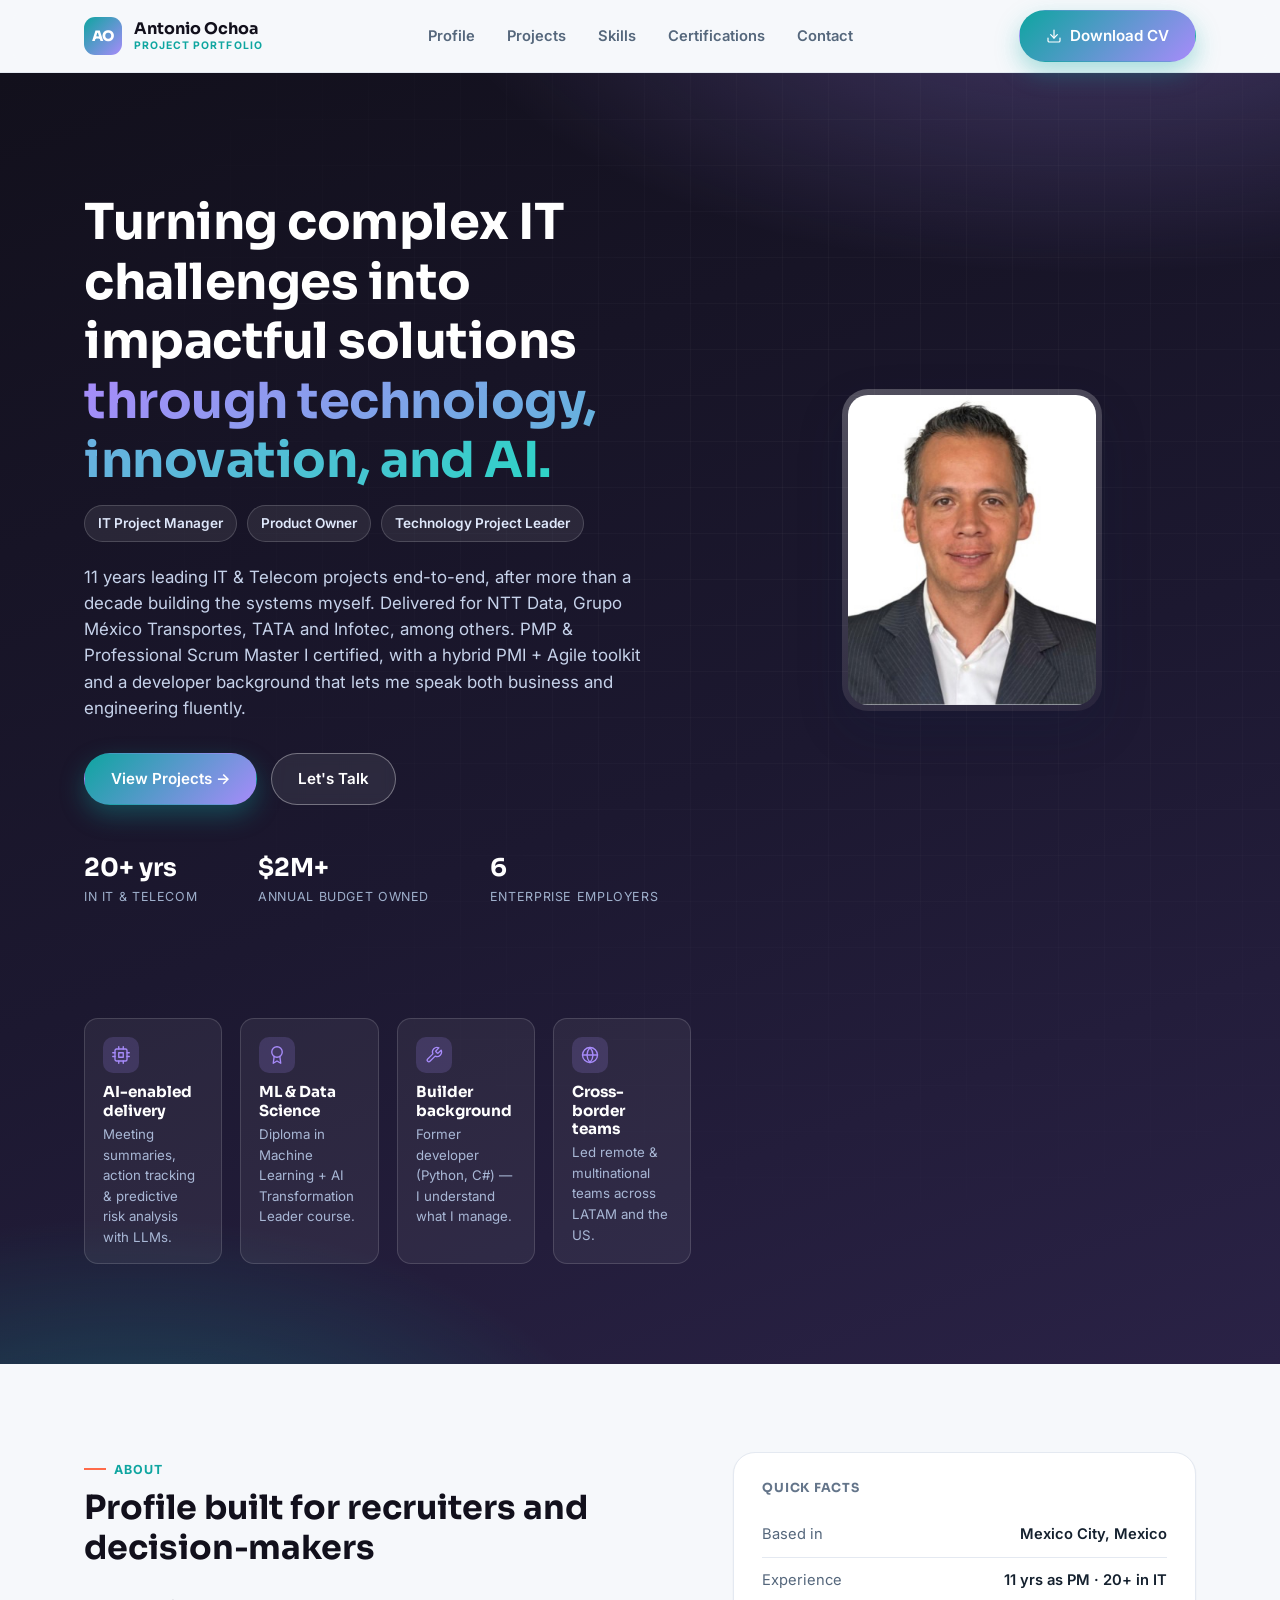
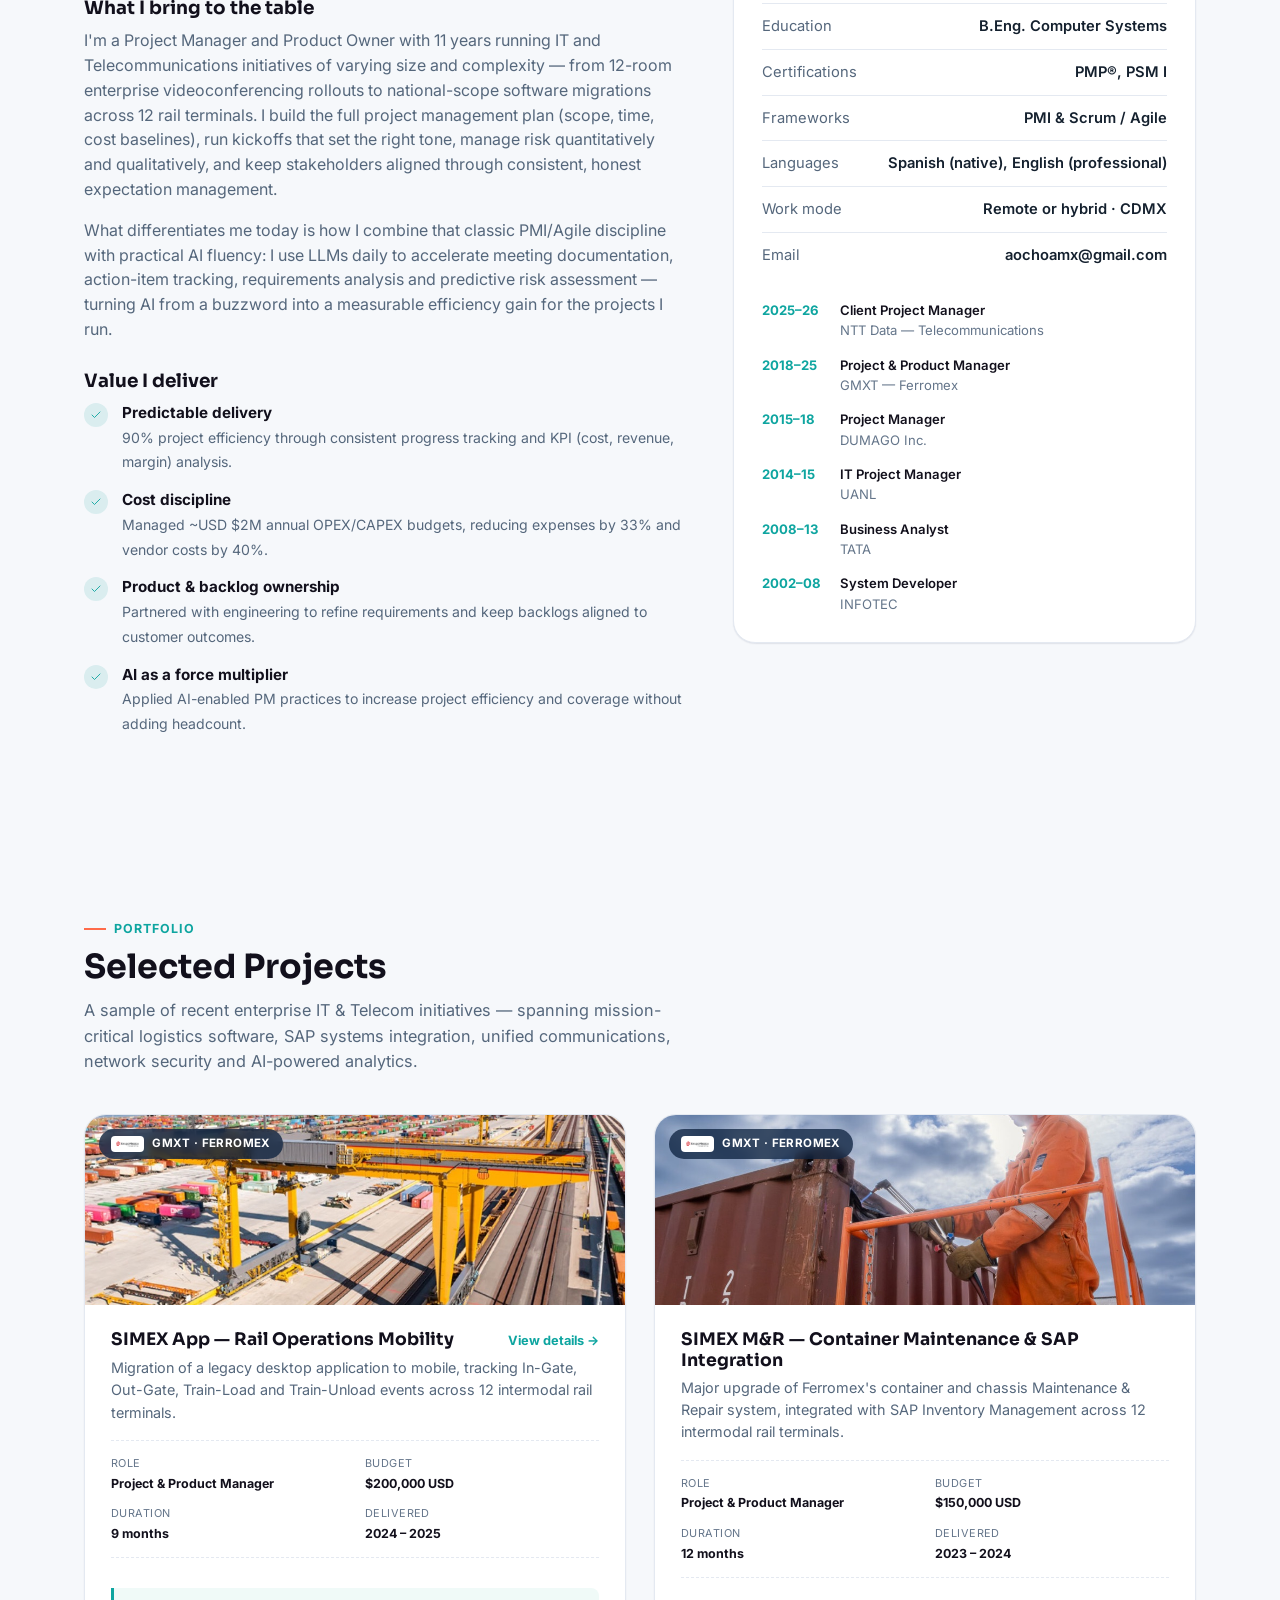
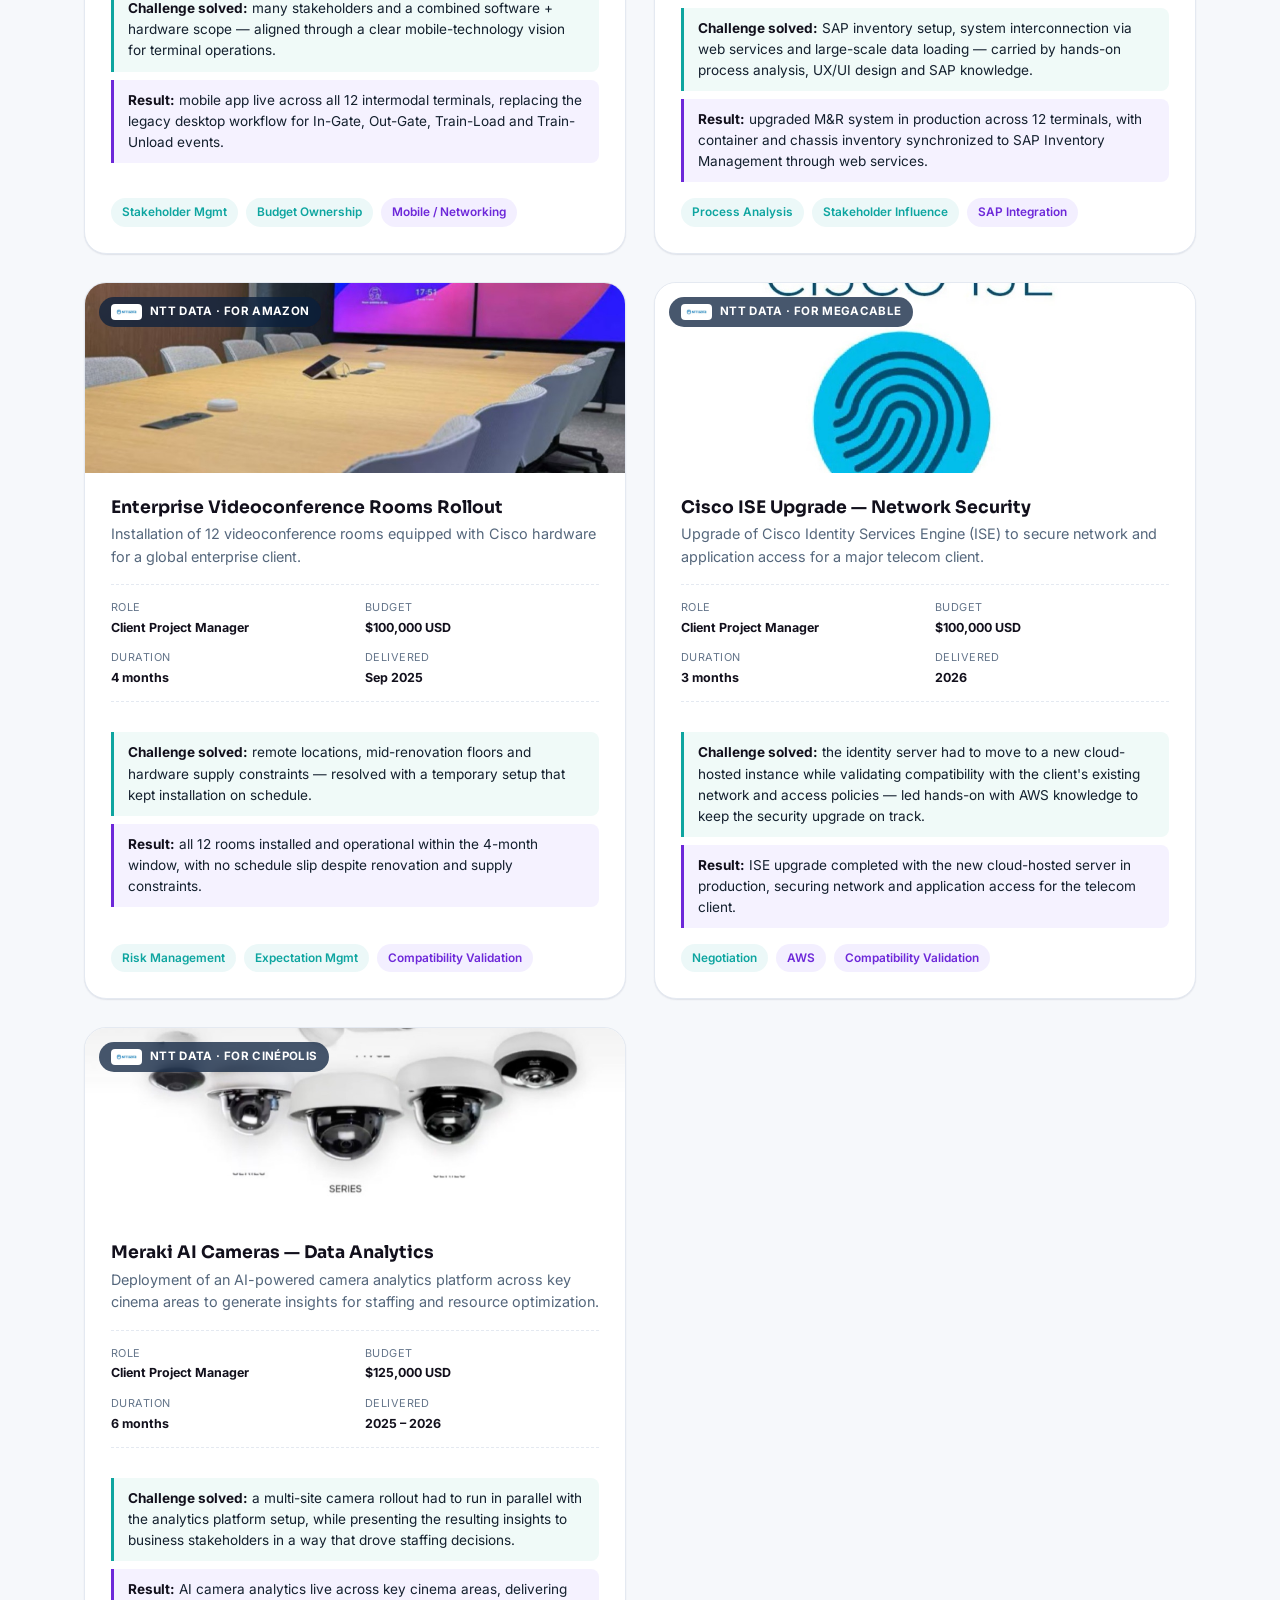
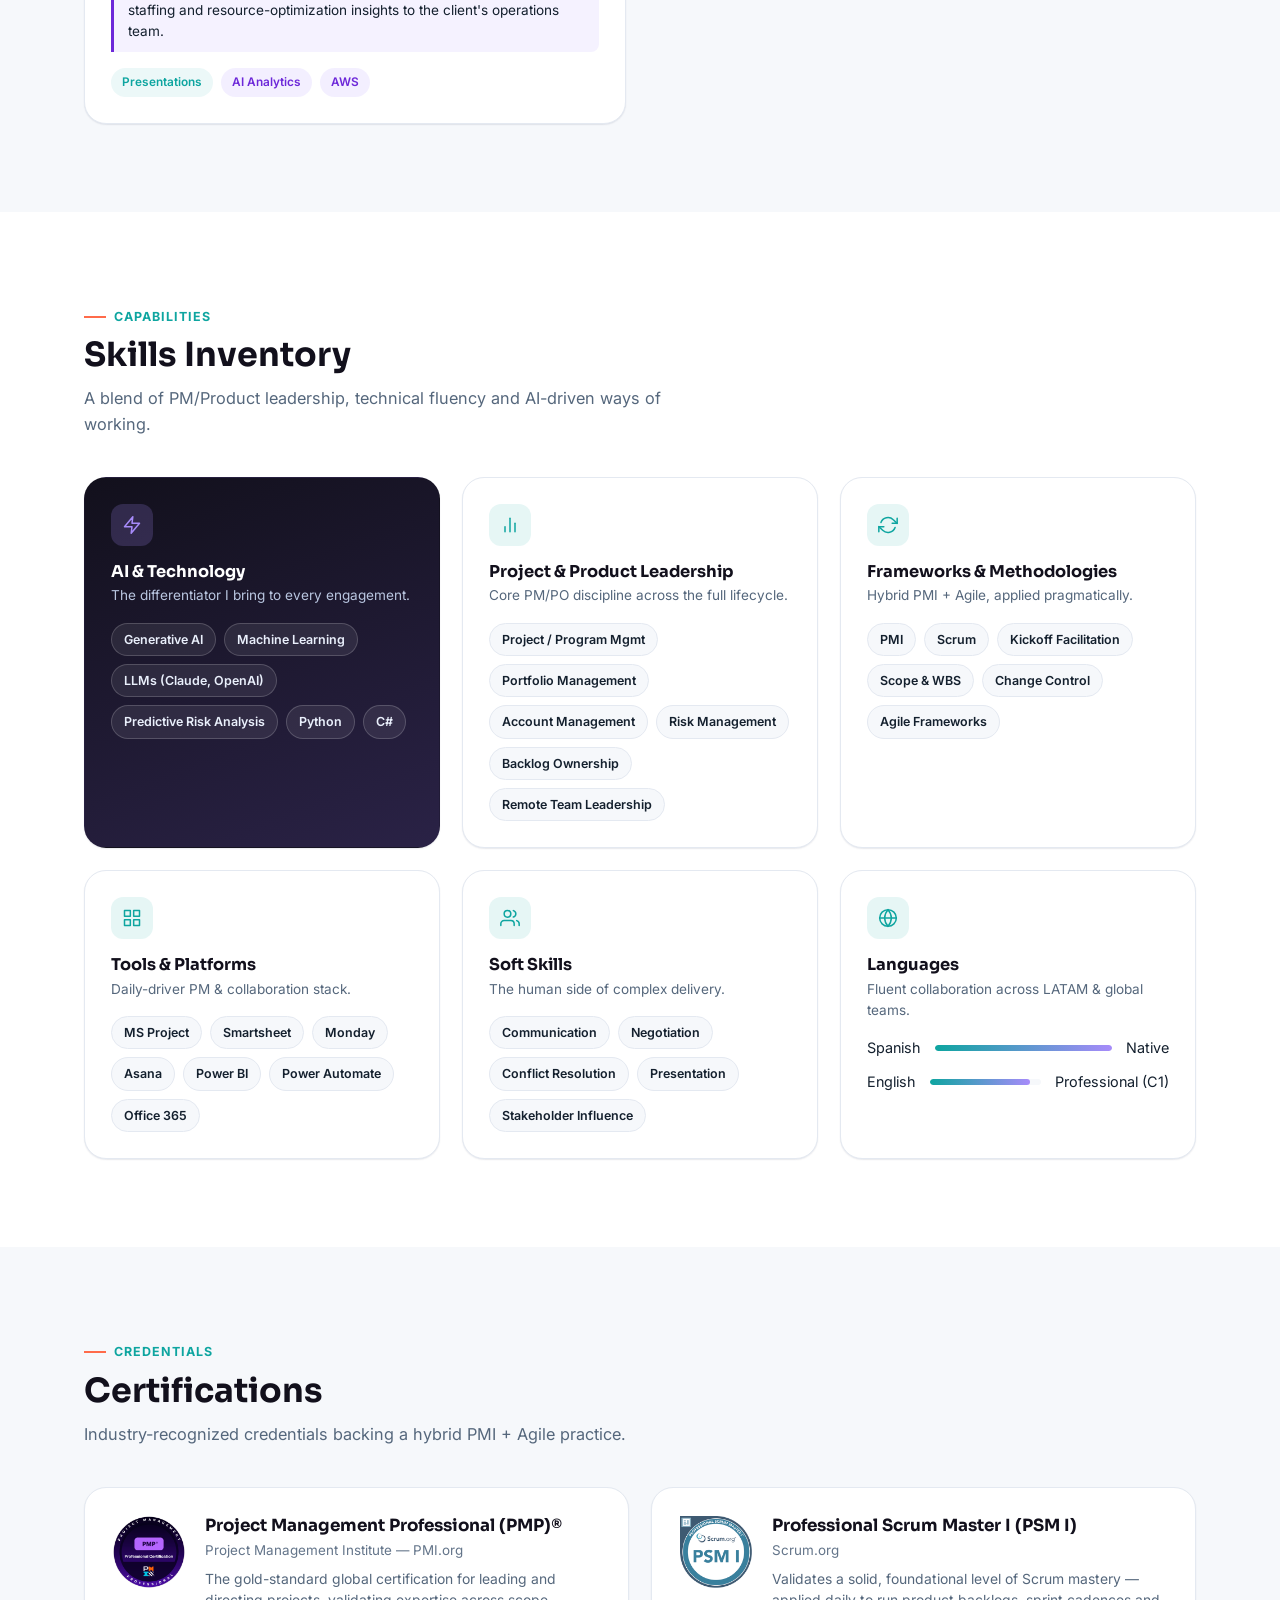
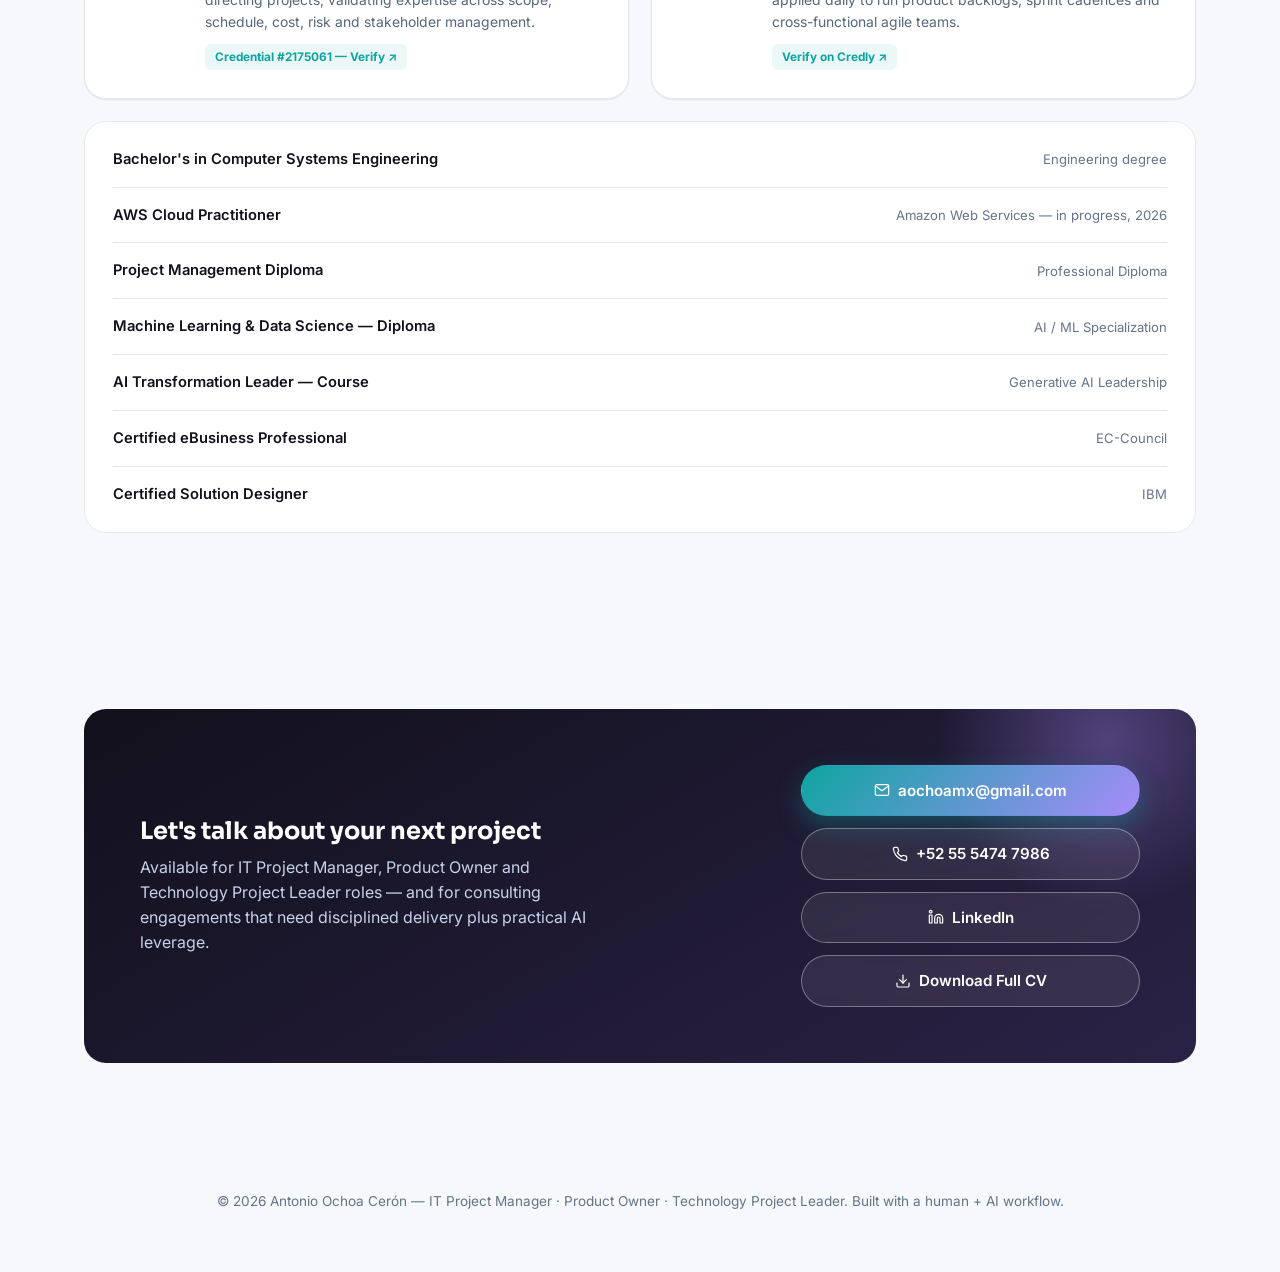
==== commit 6ed7c091: "Add SIMEX App detail page and align content with portfoliosf Detail page (simex-app.html + project.c" ====
--- a/index.html
+++ b/index.html
@@ -4,13 +4,13 @@
 <meta charset="UTF-8">
 <meta name="viewport" content="width=device-width, initial-scale=1.0">
 <title>Antonio Ochoa — IT Project Manager &amp; Product Owner</title>
-<meta name="description" content="Antonio Ochoa — IT Project Manager and Product Owner. 12+ years delivering enterprise IT &amp; Telecom projects for NTT Data, Grupo México Transportes and TATA. PMP® and PSM I certified.">
-<link rel="canonical" href="https://portfoliosf.aochoamx.workers.dev/">
+<meta name="description" content="Antonio Ochoa — IT Project Manager and Product Owner. 11 years delivering enterprise IT &amp; Telecom projects for NTT Data, Grupo México Transportes and TATA. PMP® and PSM I certified.">
+<link rel="canonical" href="./">
 
 <meta property="og:type" content="website">
 <meta property="og:url" content="https://portfoliosf.aochoamx.workers.dev/">
 <meta property="og:title" content="Antonio Ochoa — IT Project Manager &amp; Product Owner">
-<meta property="og:description" content="12+ years delivering enterprise IT &amp; Telecom projects for NTT Data, Grupo México Transportes and TATA. PMP® and PSM I certified.">
+<meta property="og:description" content="11 years delivering enterprise IT &amp; Telecom projects for NTT Data, Grupo México Transportes and TATA. PMP® and PSM I certified.">
 <meta property="og:image" content="https://portfoliosf.aochoamx.workers.dev/images/og-card.jpg">
 <meta property="og:image:width" content="1200">
 <meta property="og:image:height" content="630">
@@ -19,7 +19,7 @@
 
 <meta name="twitter:card" content="summary_large_image">
 <meta name="twitter:title" content="Antonio Ochoa — IT Project Manager &amp; Product Owner">
-<meta name="twitter:description" content="12+ years delivering enterprise IT &amp; Telecom projects for NTT Data, Grupo México Transportes and TATA. PMP® and PSM I certified.">
+<meta name="twitter:description" content="11 years delivering enterprise IT &amp; Telecom projects for NTT Data, Grupo México Transportes and TATA. PMP® and PSM I certified.">
 <meta name="twitter:image" content="https://portfoliosf.aochoamx.workers.dev/images/og-card.jpg">
 
 <link rel="icon" href="favicon.svg" type="image/svg+xml">
@@ -36,7 +36,7 @@
   "name": "Antonio Ochoa Cerón",
   "alternateName": "Antonio Ochoa",
   "jobTitle": "IT Project Manager",
-  "description": "IT & Telecom Project Manager and Product Owner with 12+ years leading enterprise projects. PMP and PSM I certified.",
+  "description": "IT & Telecom Project Manager and Product Owner with 11 years leading enterprise projects. PMP and PSM I certified.",
   "url": "https://portfoliosf.aochoamx.workers.dev/",
   "image": "https://portfoliosf.aochoamx.workers.dev/images/profile-photo.jpg",
   "email": "mailto:aochoamx@gmail.com",
@@ -89,7 +89,7 @@
           <span>Technology Project Leader</span>
         </div>
         <p class="lead">
-          12+ years leading IT &amp; Telecom projects end-to-end, after more than a decade building the systems
+          11 years leading IT &amp; Telecom projects end-to-end, after more than a decade building the systems
           myself. Delivered for NTT Data, Grupo México Transportes, TATA and Infotec, among others. PMP &amp; Professional
           Scrum Master I certified, with a hybrid PMI + Agile toolkit and a developer background that lets me
           speak both business and engineering fluently.
@@ -108,15 +108,15 @@
             <div class="stat-label">Annual budget owned</div>
           </div>
           <div>
-            <div class="stat-num">12</div>
-            <div class="stat-label">Rail terminals migrated</div>
+            <div class="stat-num">6</div>
+            <div class="stat-label">Enterprise employers</div>
           </div>
         </div>
       </div>
 
       <div class="hero-card">
         <div class="hero-photo-frame">
-          <img src="images/profile-photo.jpg" alt="Portrait of Antonio Ochoa" width="520" height="520" fetchpriority="high">
+          <img src="images/profile-photo.jpg" alt="Portrait of Antonio Ochoa" width="800" height="800" fetchpriority="high">
         </div>
       </div>
 
@@ -154,7 +154,7 @@
 
         <h3>What I bring to the table</h3>
         <p>
-          I'm a Project Manager and Product Owner with 12+ years running IT and
+          I'm a Project Manager and Product Owner with 11 years running IT and
           Telecommunications initiatives of varying size and complexity — from 12-room enterprise
           videoconferencing rollouts to national-scope software migrations across 12 rail terminals.
           I build the full project management plan (scope, time, cost baselines), run kickoffs that set
@@ -193,7 +193,7 @@
         <div class="info-card">
           <h4>Quick Facts</h4>
           <div class="info-row"><span>Based in</span><span>Mexico City, Mexico</span></div>
-          <div class="info-row"><span>Experience</span><span>12+ yrs as PM · 20+ in IT</span></div>
+          <div class="info-row"><span>Experience</span><span>11 yrs as PM · 20+ in IT</span></div>
           <div class="info-row"><span>Education</span><span>B.Eng. Computer Systems</span></div>
           <div class="info-row"><span>Certifications</span><span>PMP®, PSM I</span></div>
           <div class="info-row"><span>Frameworks</span><span>PMI &amp; Scrum / Agile</span></div>
@@ -233,7 +233,10 @@
             <img src="images/project-simex-rail.jpg" alt="Intermodal rail terminal operations" width="1000" height="546" loading="lazy">
           </div>
           <div class="project-body">
-            <h3>SIMEX App — Rail Operations Mobility</h3>
+            <div class="project-title-row">
+              <h3><a href="simex-app.html">SIMEX App — Rail Operations Mobility</a></h3>
+              <a href="simex-app.html" class="detail-link" aria-label="View SIMEX App project details">View details →</a>
+            </div>
             <p class="project-scope">Migration of a legacy desktop application to mobile, tracking In-Gate, Out-Gate, Train-Load and Train-Unload events across 12 intermodal rail terminals.</p>
             <div class="project-meta">
               <div><span class="m-label">Role</span><span class="m-val">Project &amp; Product Manager</span></div>
@@ -513,10 +516,10 @@
     <div class="container">
       <div class="cta">
         <div>
-          <h2>Open to IT &amp; Telecom Project Manager roles</h2>
+          <h2>Let's talk about your next project</h2>
           <p>
-            Based in Mexico City · Remote or hybrid · Also open to Product Owner positions and to
-            consulting engagements that need disciplined delivery plus practical AI leverage.
+            Available for IT Project Manager, Product Owner and Technology Project Leader roles —
+            and for consulting engagements that need disciplined delivery plus practical AI leverage.
           </p>
         </div>
         <div class="cta-actions">
--- a/styles.css
+++ b/styles.css
@@ -10,6 +10,12 @@
   --accent-light: #2dd4c6;
   --accent-2: #a78bfa;
   --highlight: #ff6b4a;
+
+  /* Aliases so the shared project-page styles resolve against this palette */
+  --blue-500: var(--accent);
+  --blue-400: var(--accent-light);
+  --cyan-400: var(--accent-2);
+  --amber-400: var(--highlight);
   --bg: #f6f8fb;
   --surface: #ffffff;
   --text: #14202e;
@@ -358,6 +364,7 @@
 .hero-photo-frame img {
   border-radius: 20px;
   width: 100%;
+  height: auto;
   aspect-ratio: 4 / 5;
   object-fit: cover;
 }
@@ -556,6 +563,27 @@
   background: #f5f2ff;
   border-left-color: #6d28d9;
 }
+
+/* ---------- Detail link on index cards ---------- */
+.project-title-row {
+  display: flex;
+  align-items: baseline;
+  justify-content: space-between;
+  gap: 6px 14px;
+  flex-wrap: wrap;
+  margin-bottom: 6px;
+}
+.project-title-row h3 { margin-bottom: 0; }
+.project-title-row h3 a { transition: color 0.15s ease; }
+.project-title-row h3 a:hover { color: var(--blue-500); }
+.detail-link {
+  flex: none;
+  font-size: 0.8rem;
+  font-weight: 700;
+  color: var(--blue-500);
+  white-space: nowrap;
+}
+.detail-link:hover { text-decoration: underline; }
 
 /* ---------- Skills ---------- */
 .skills-grid {
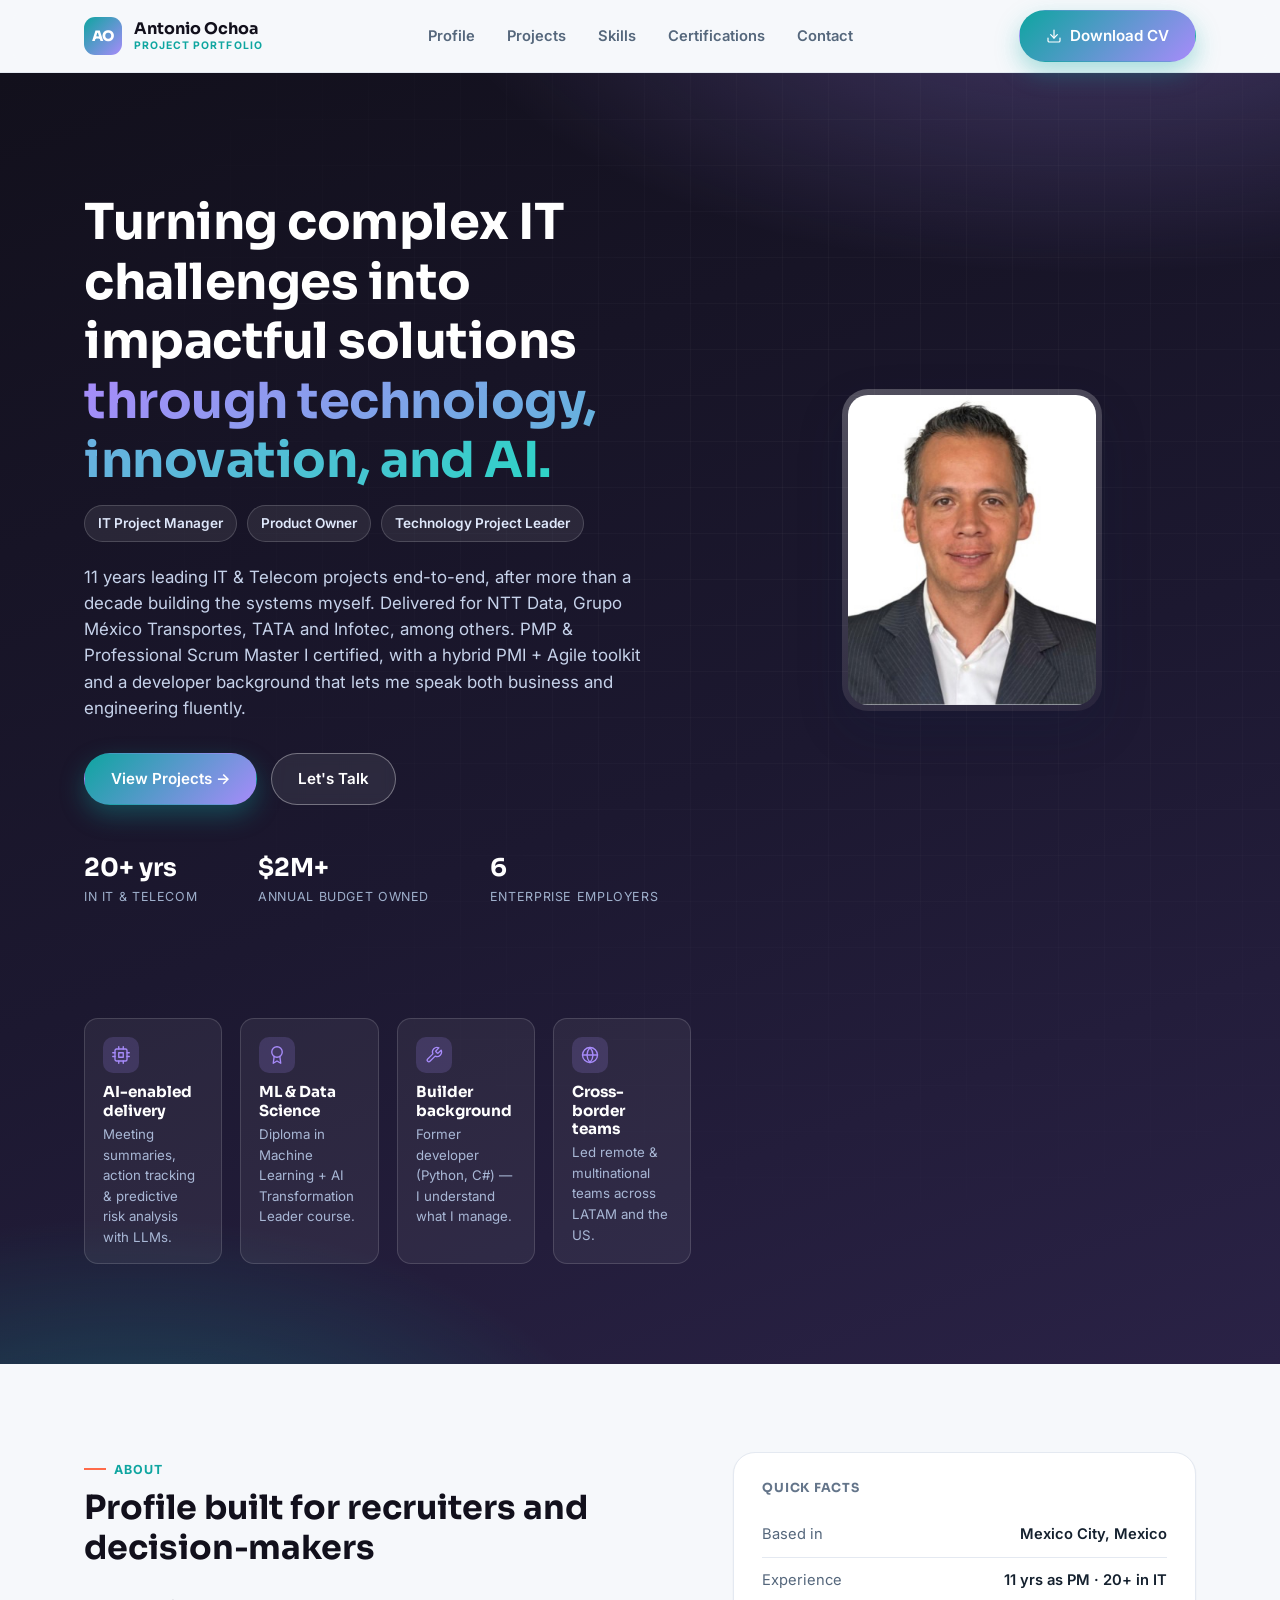
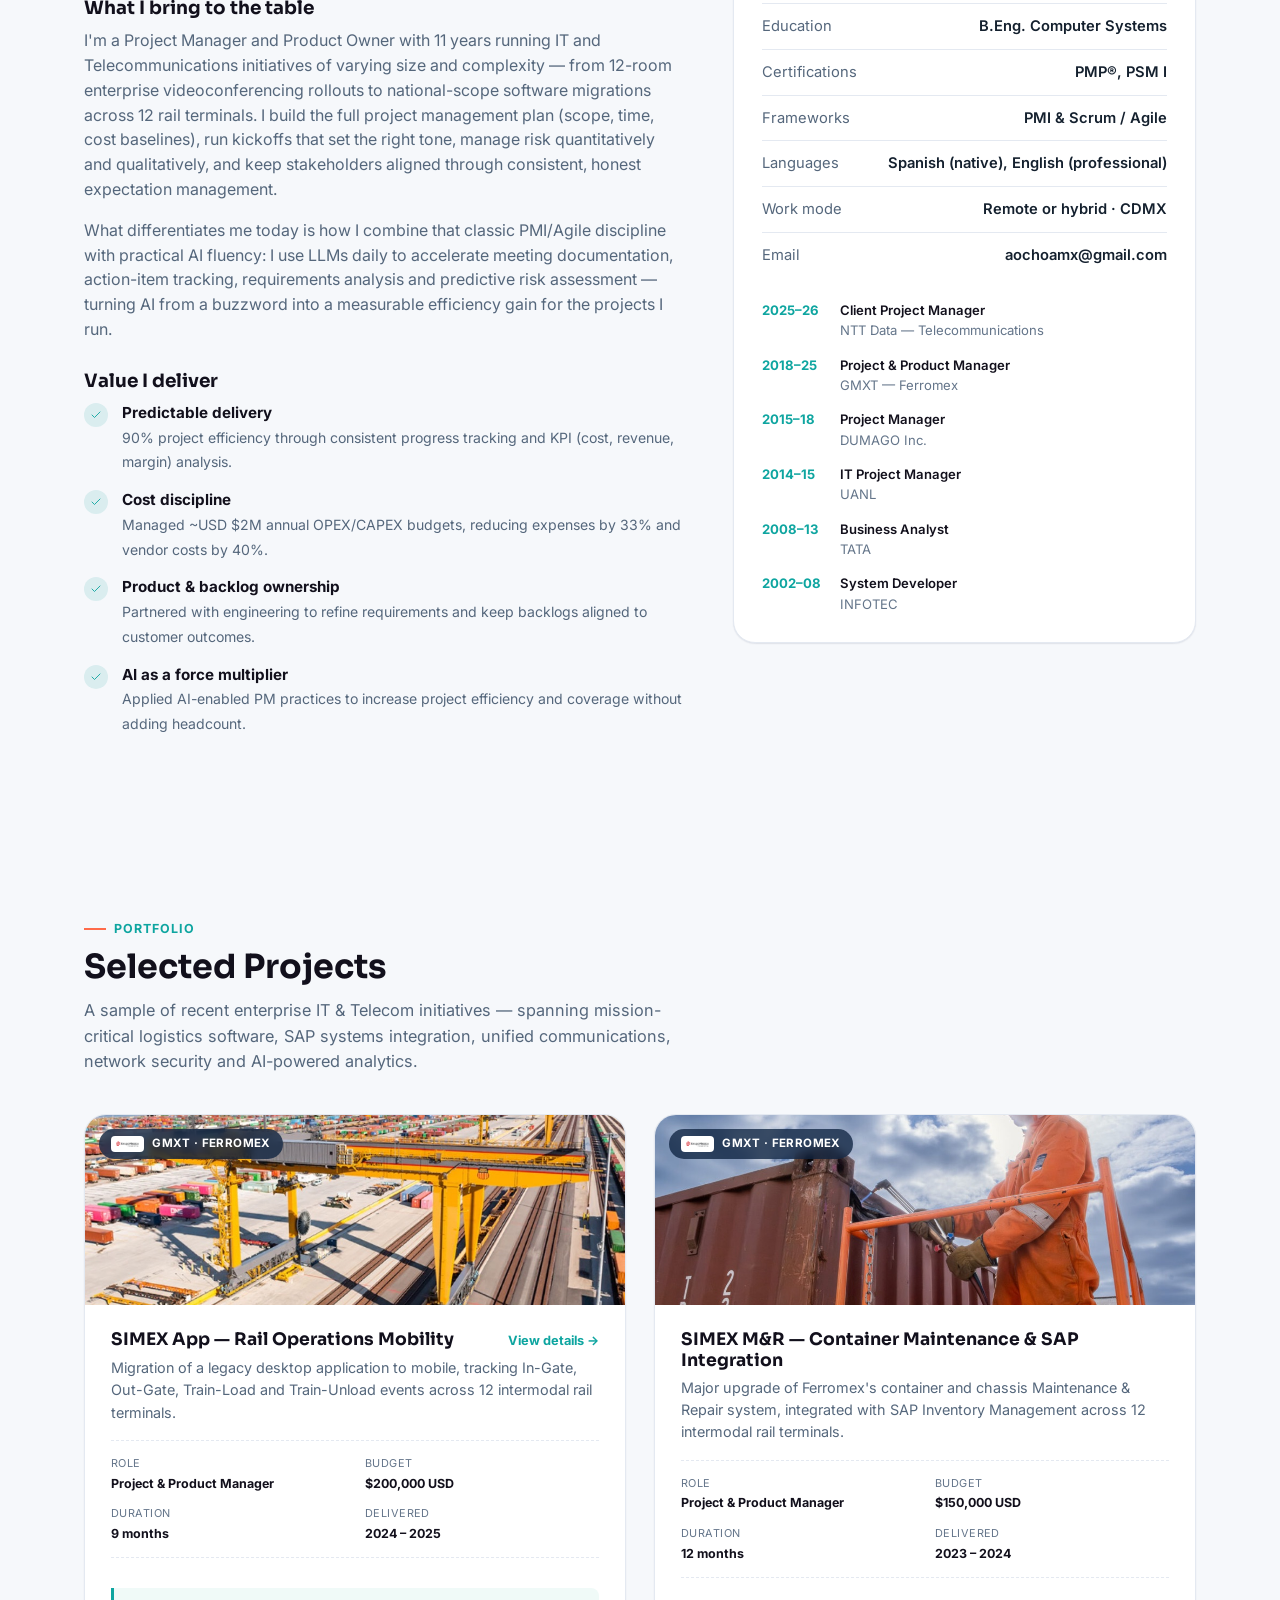
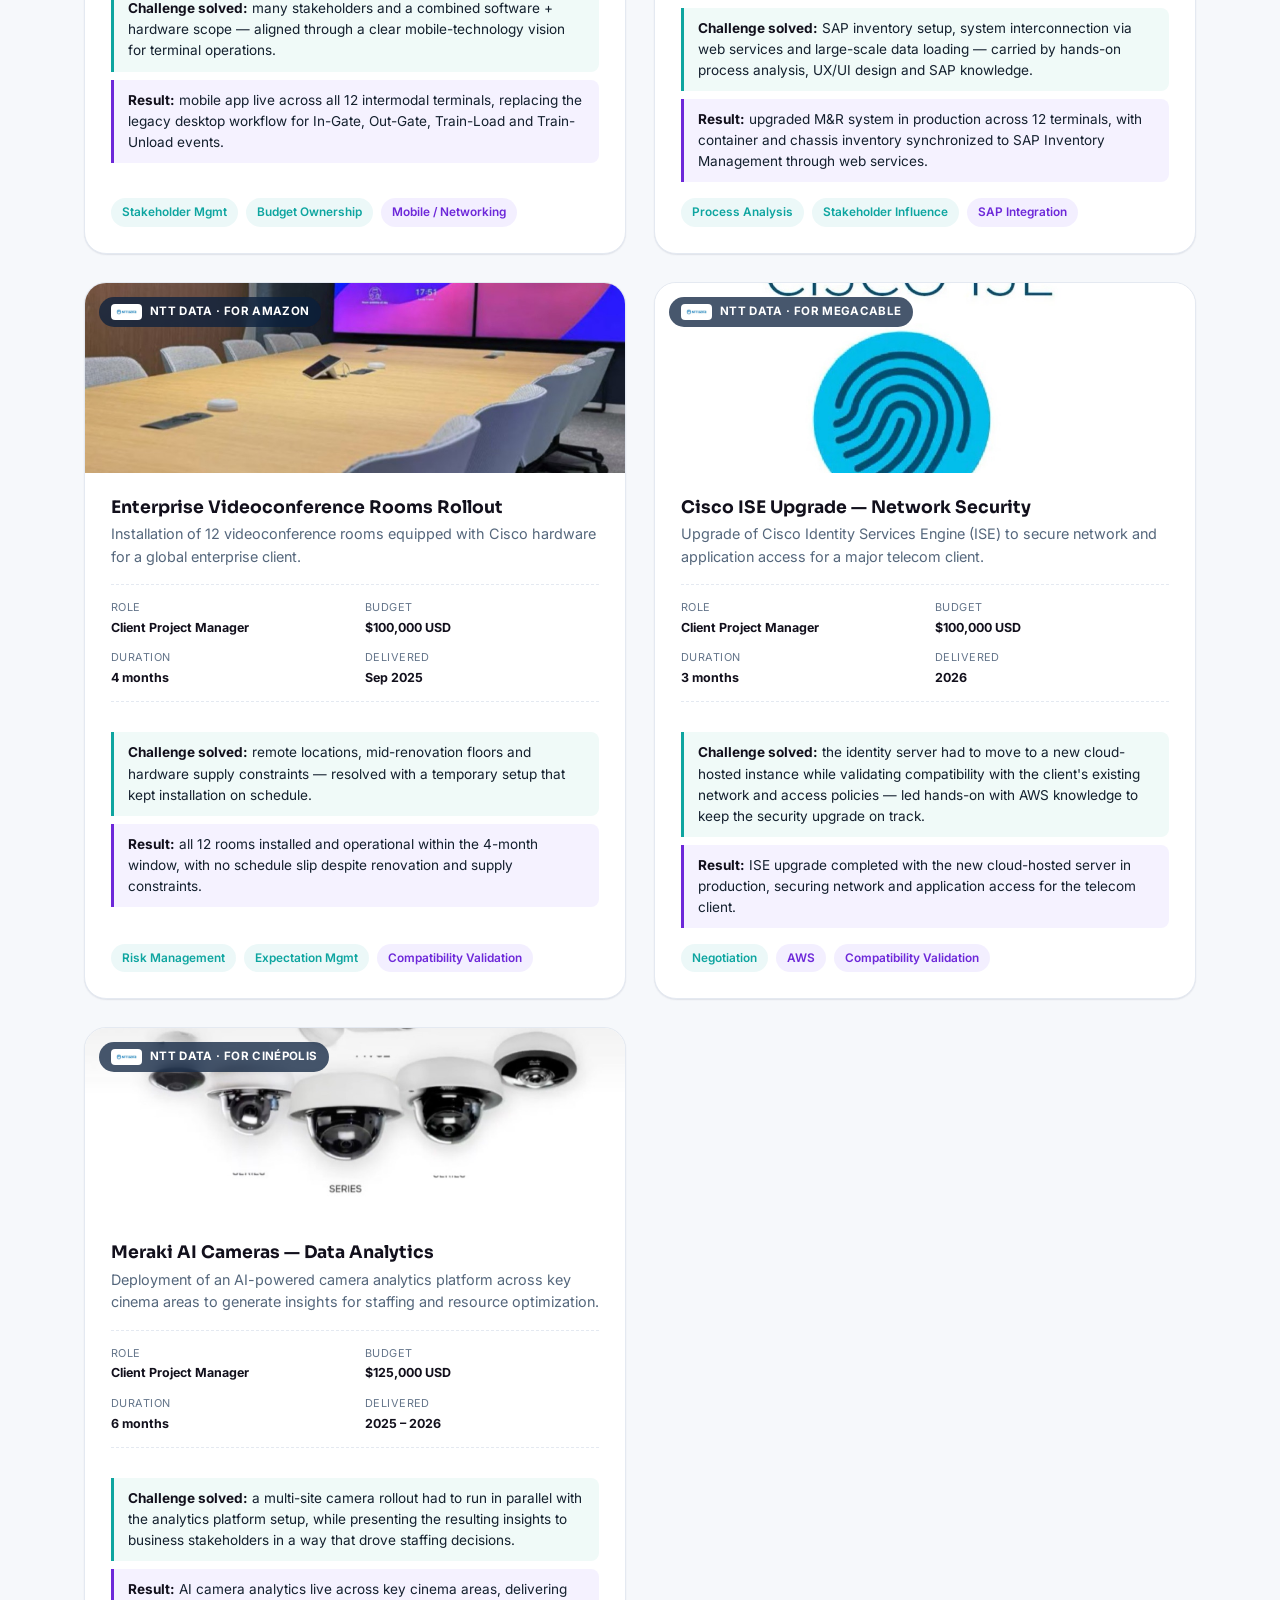
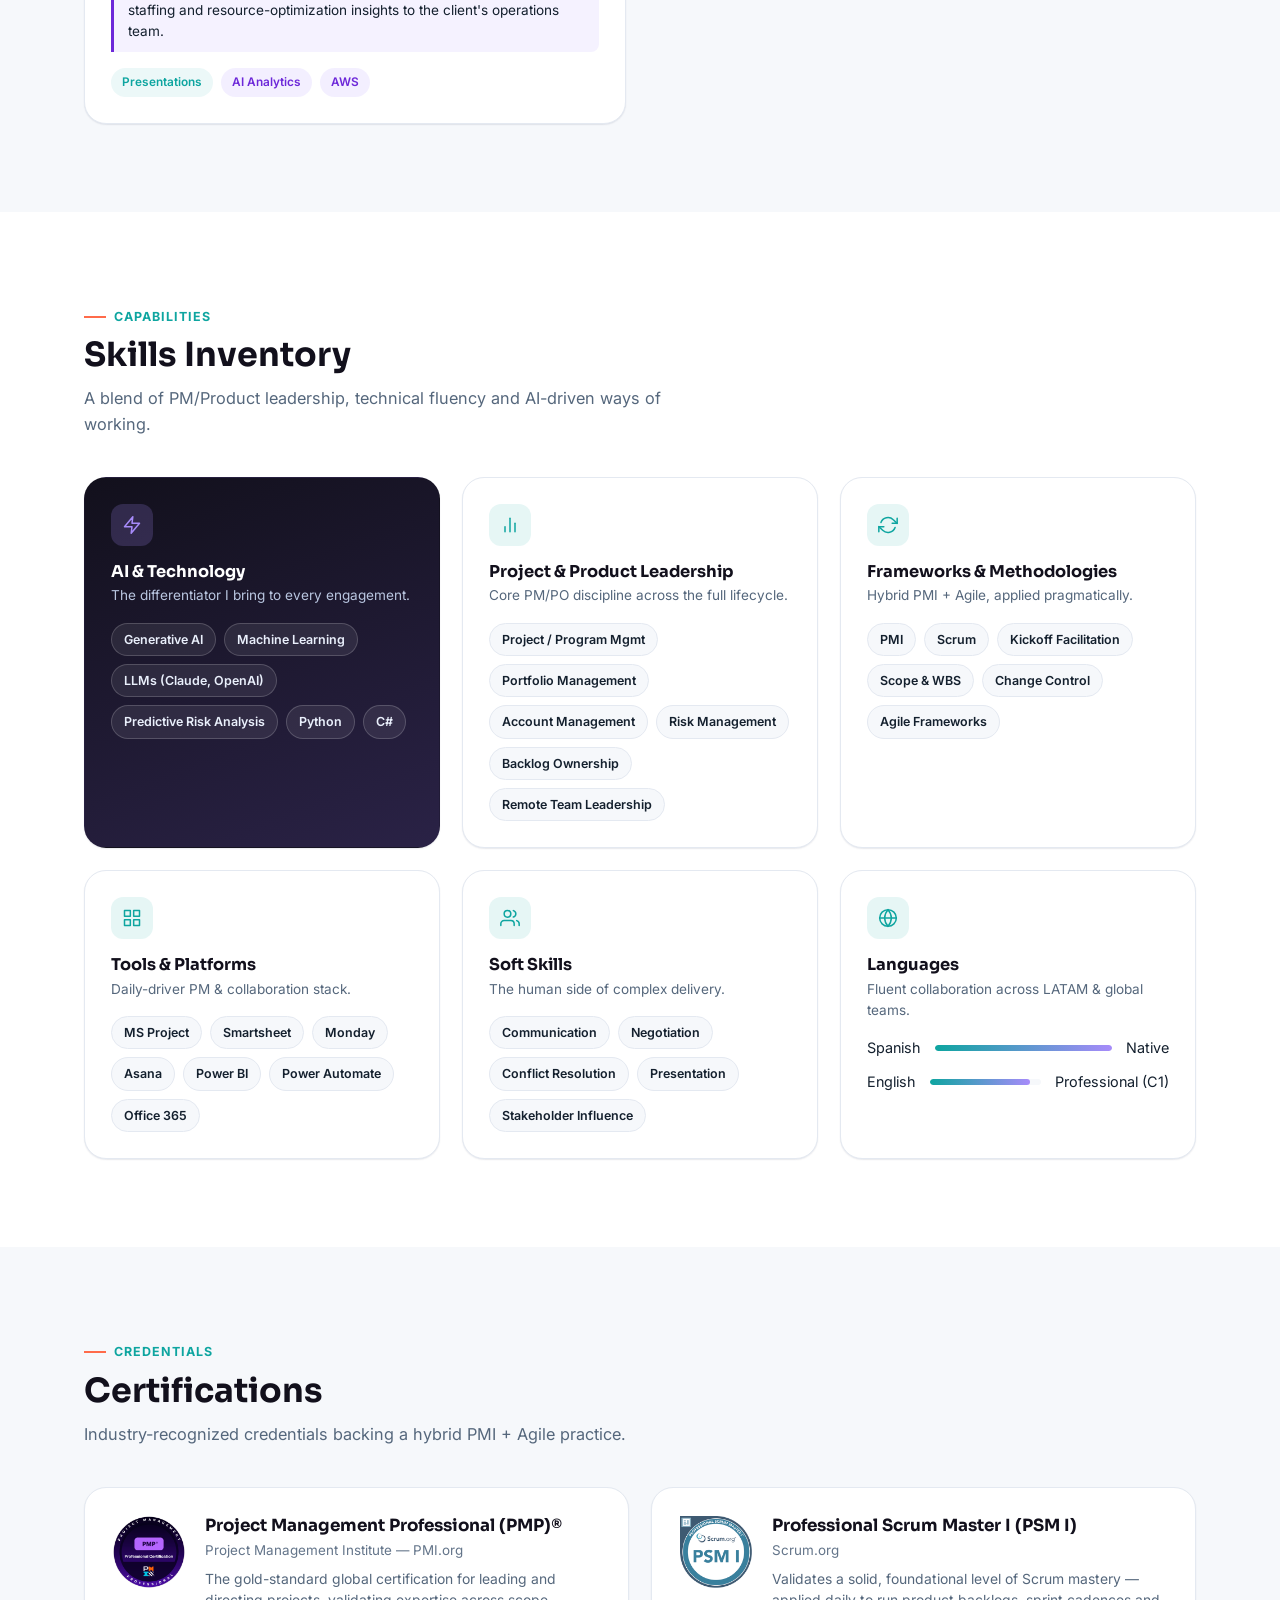
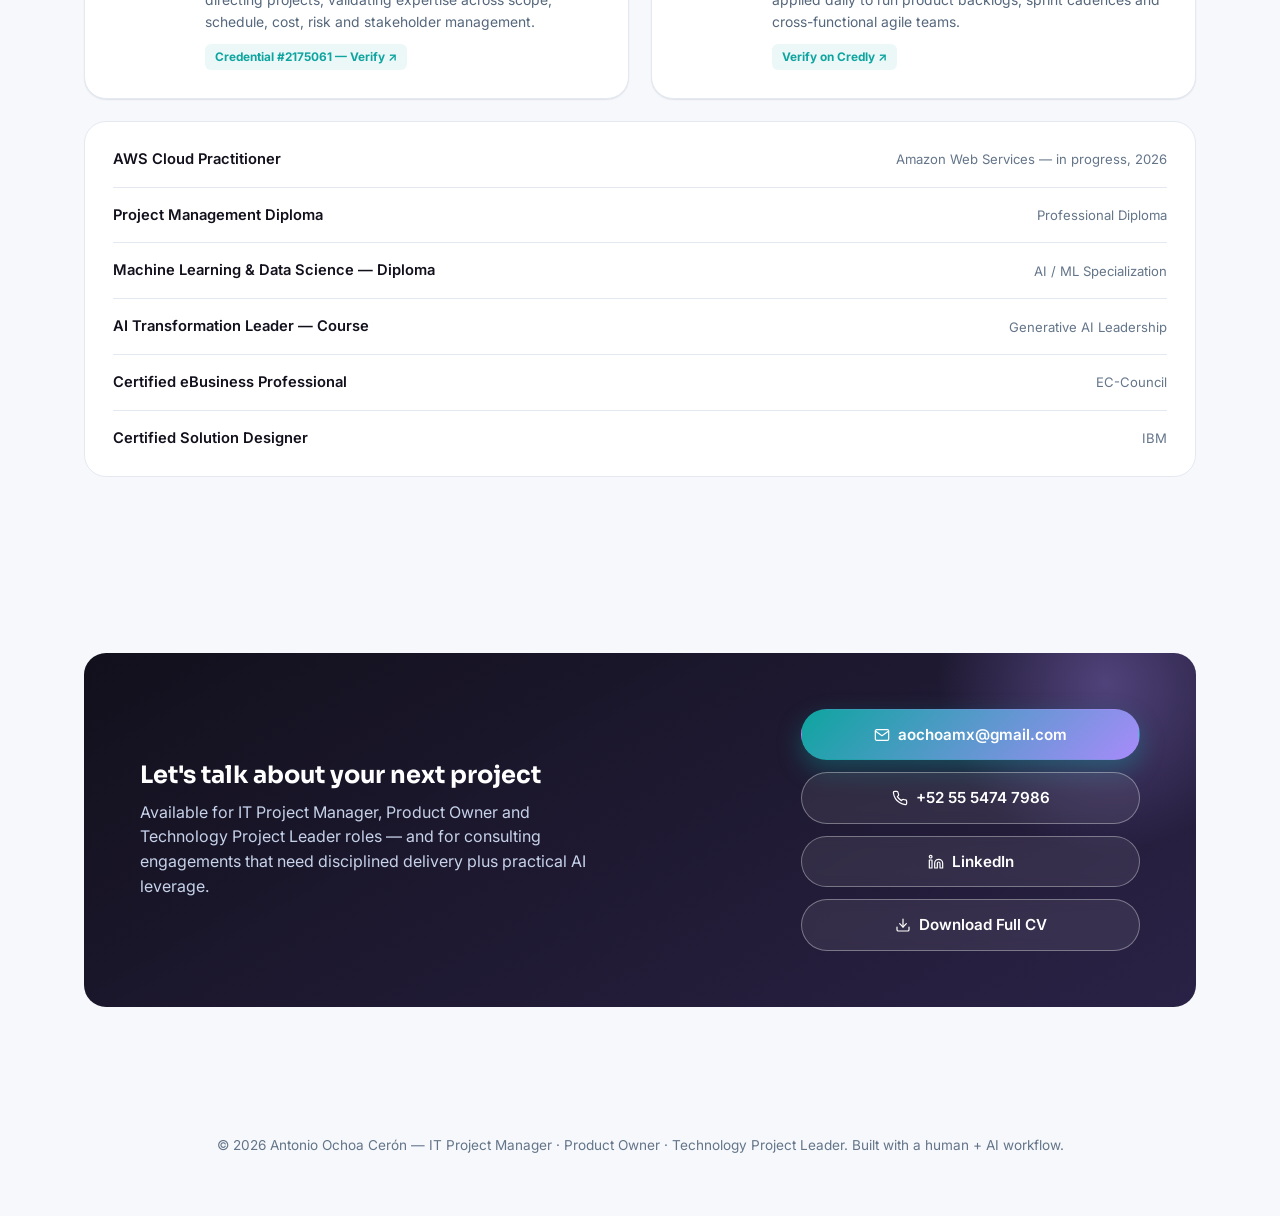
==== commit 6cce3393: "Remove Bachelor's in Computer Systems Engineering from credentials list" ====
--- a/index.html
+++ b/index.html
@@ -480,10 +480,6 @@
 
       <ul class="cert-list">
         <li>
-          <div><span class="cl-name">Bachelor's in Computer Systems Engineering</span></div>
-          <span class="cl-issuer">Engineering degree</span>
-        </li>
-        <li>
           <div><span class="cl-name">AWS Cloud Practitioner</span></div>
           <span class="cl-issuer">Amazon Web Services — in progress, 2026</span>
         </li>
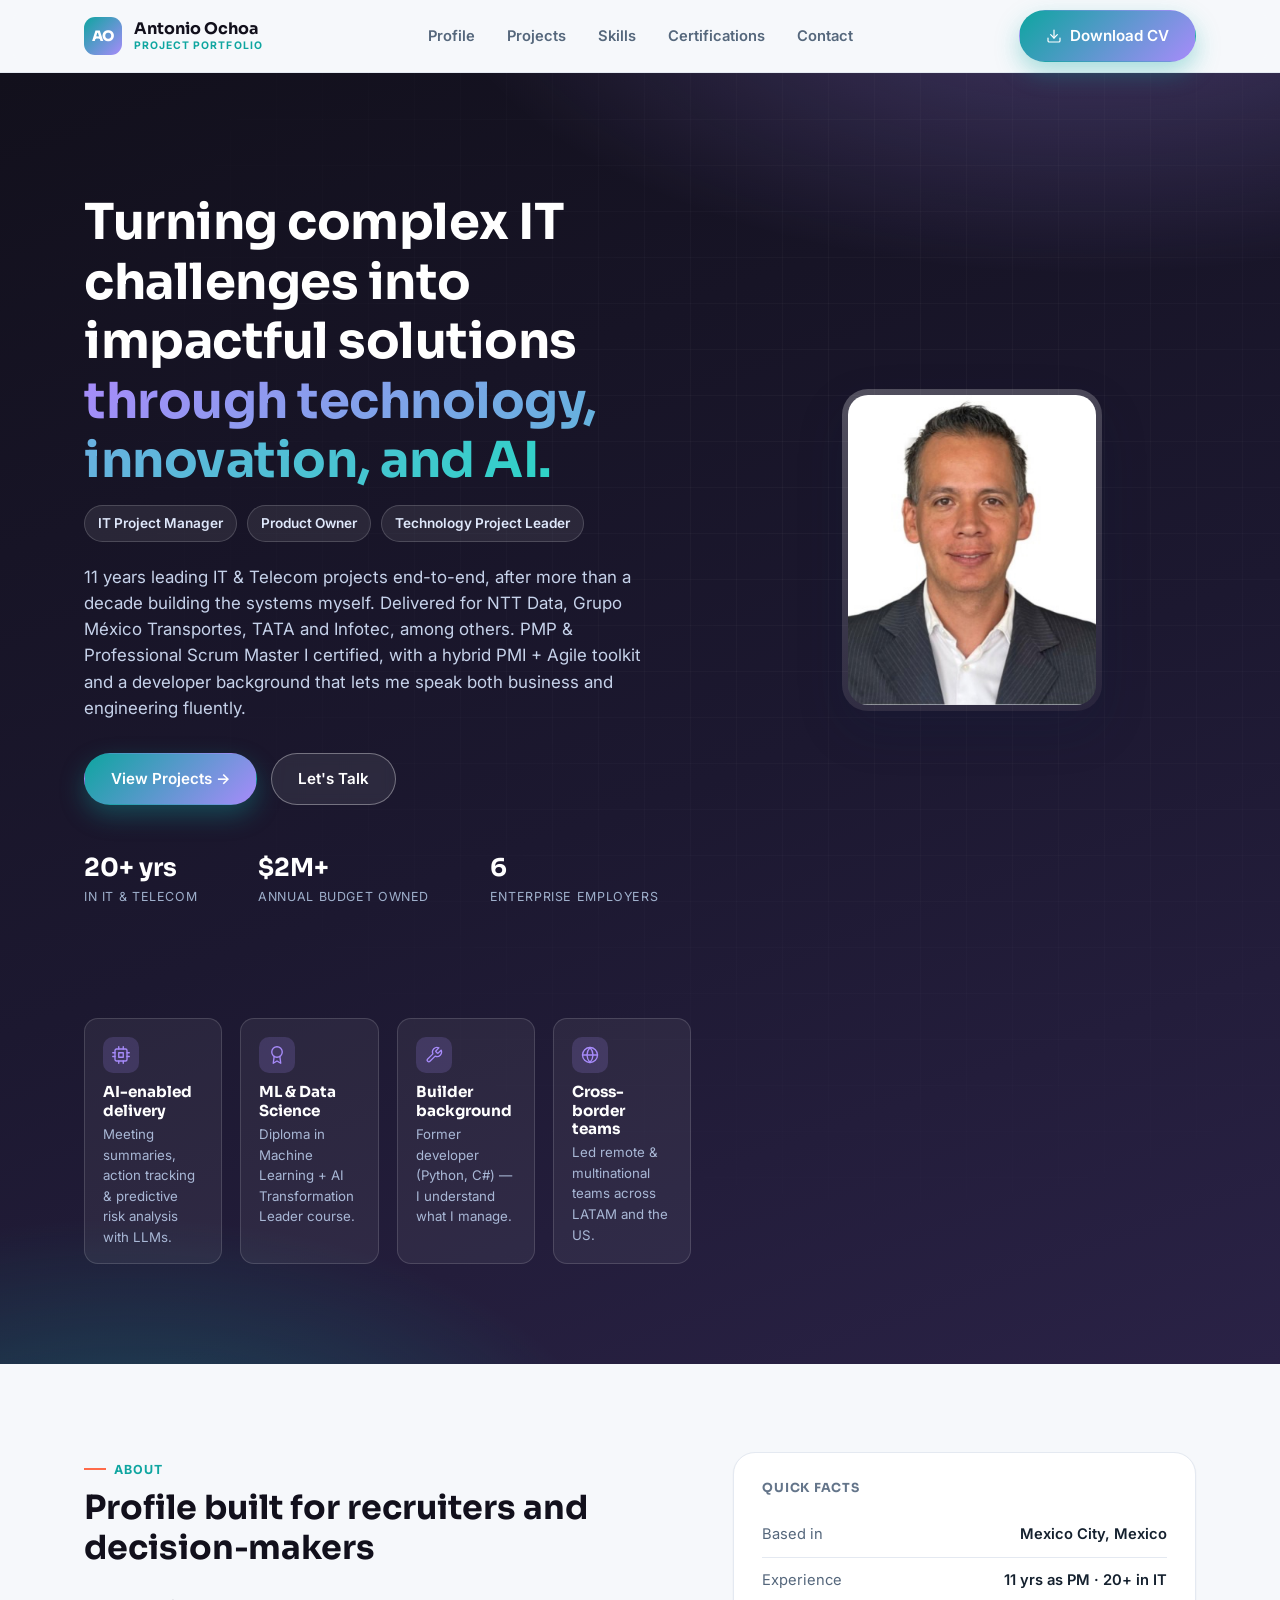
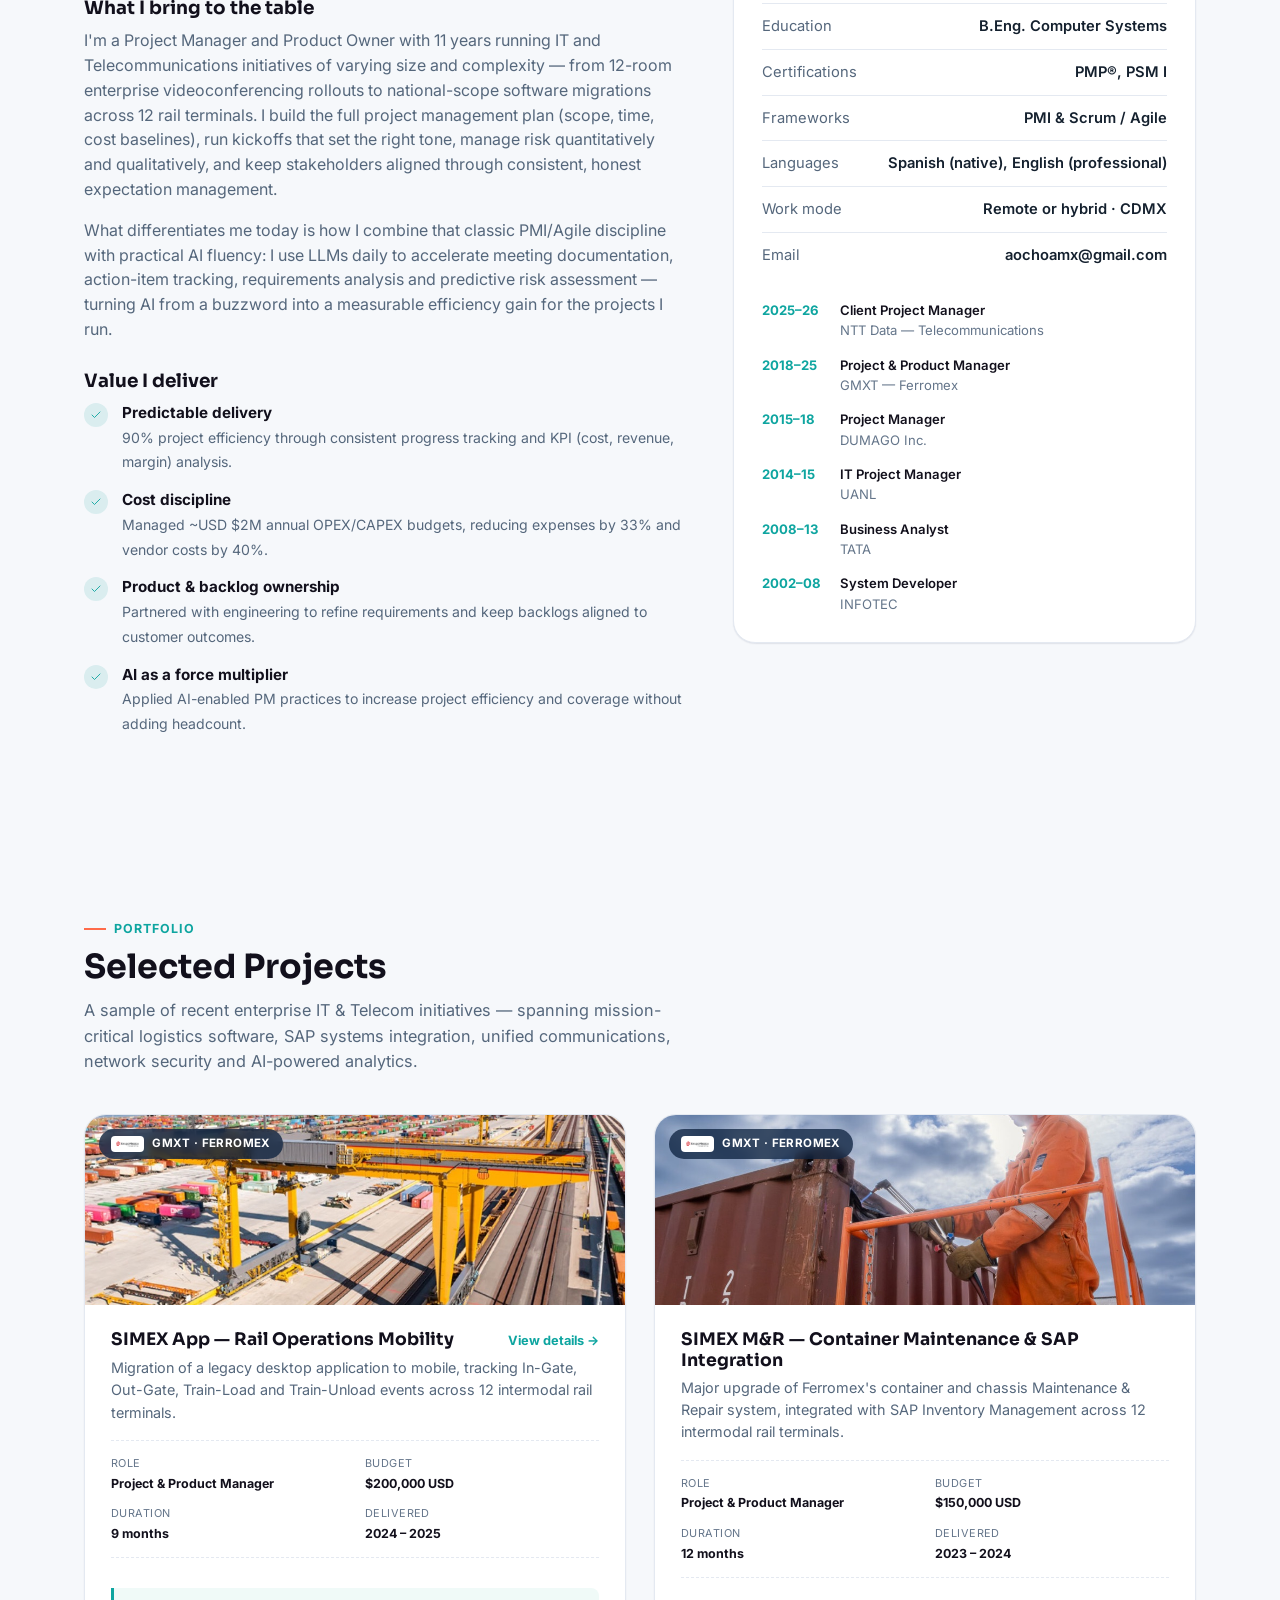
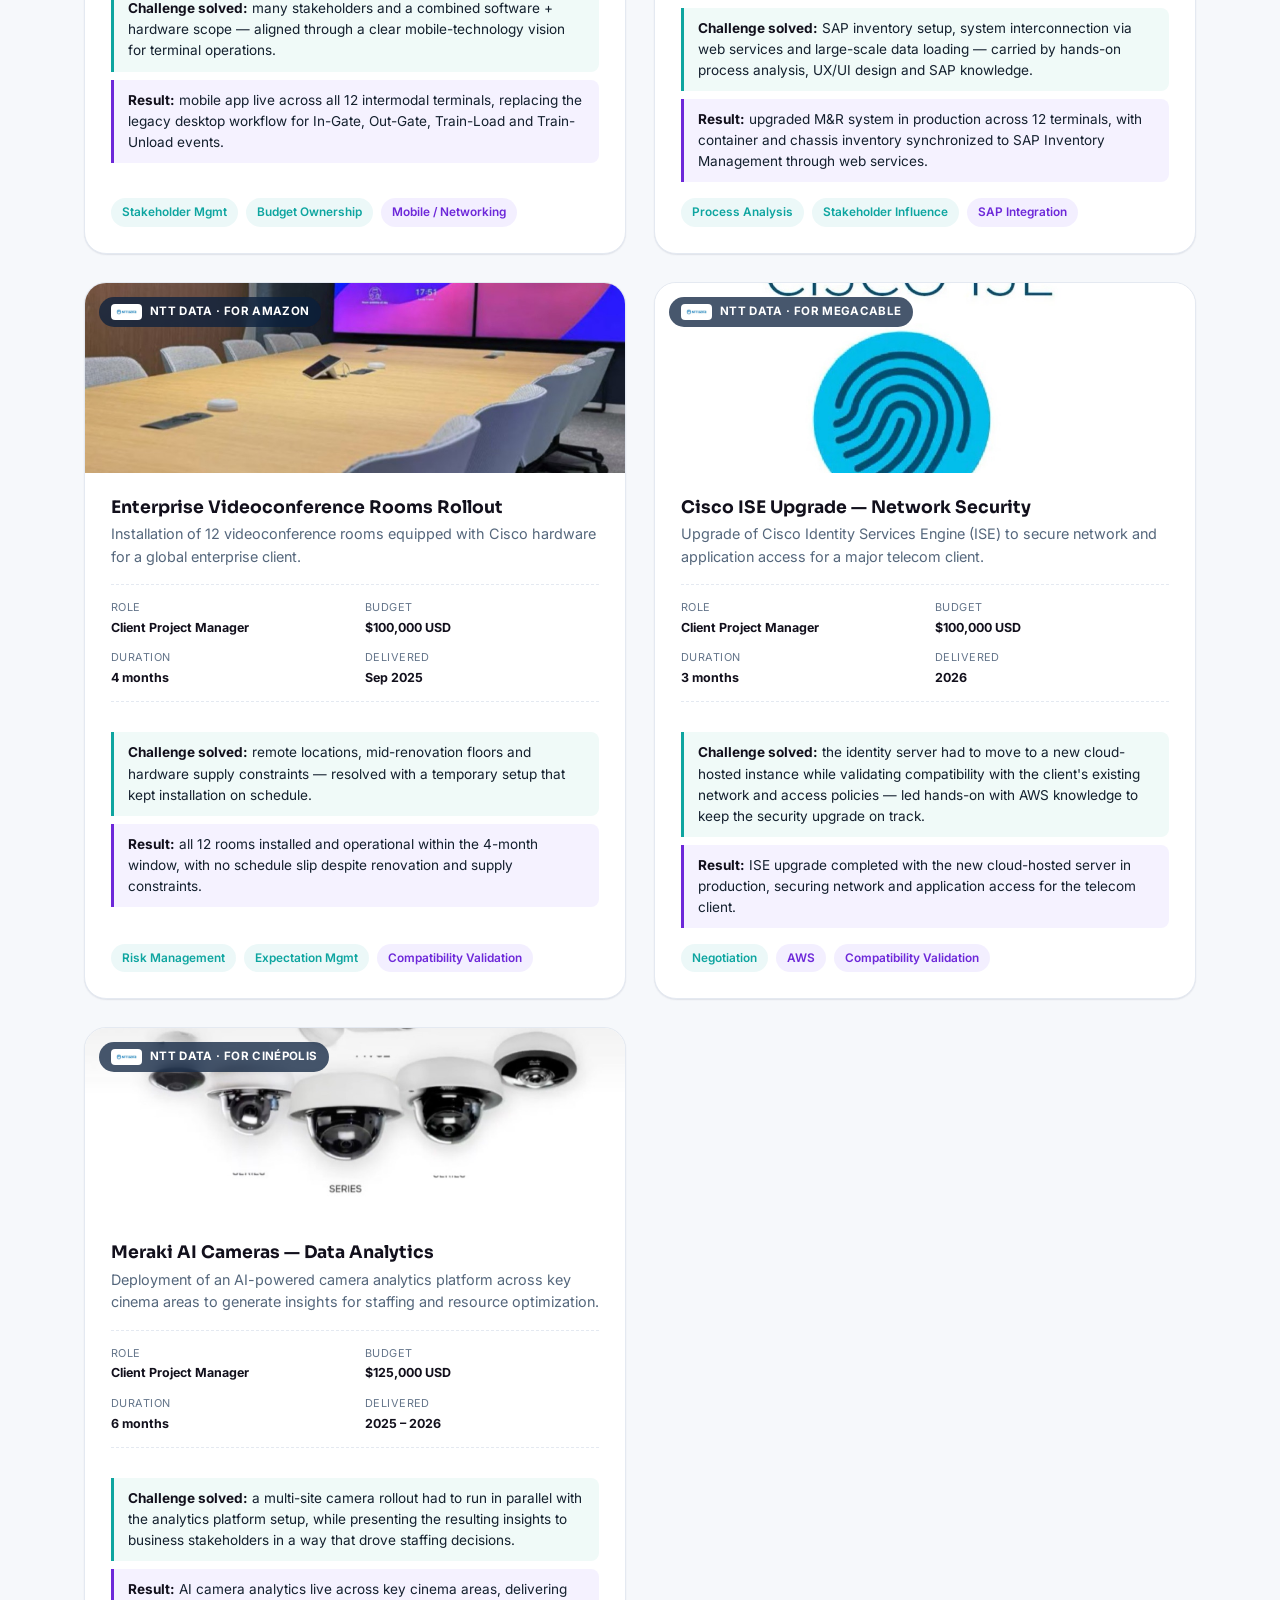
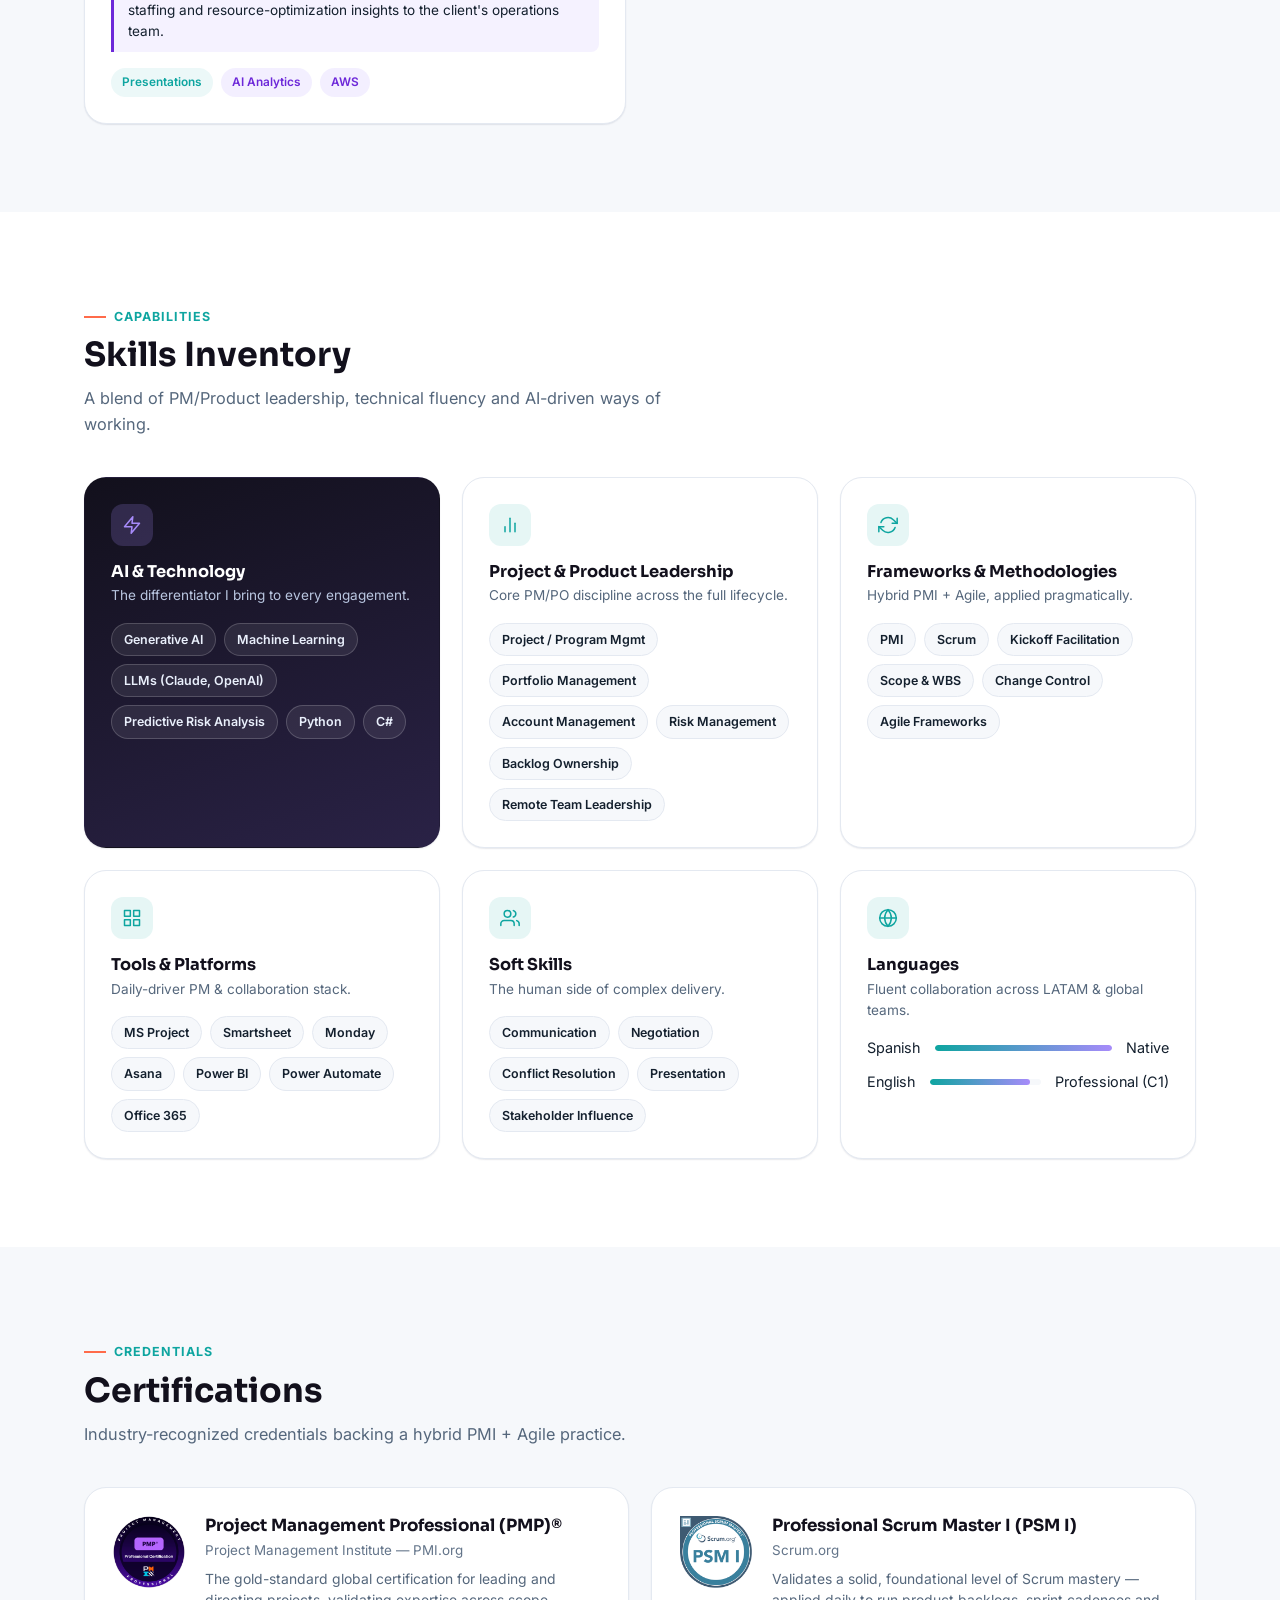
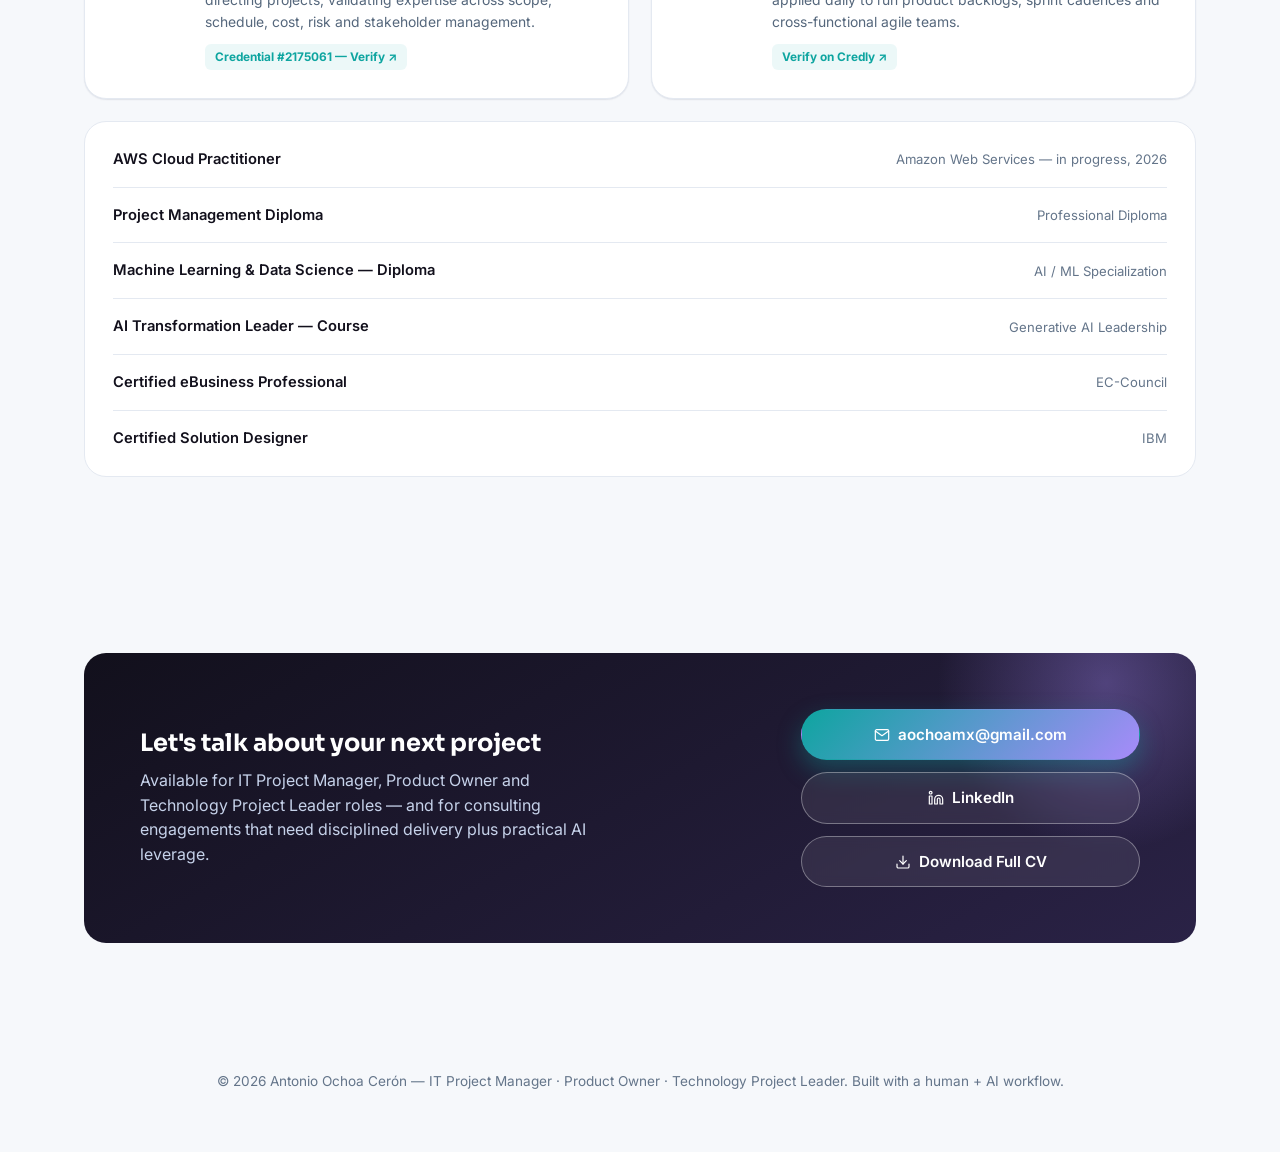
==== commit 0aac3e79: "Remove phone number from contact section" ====
--- a/index.html
+++ b/index.html
@@ -5,13 +5,13 @@
 <meta name="viewport" content="width=device-width, initial-scale=1.0">
 <title>Antonio Ochoa — IT Project Manager &amp; Product Owner</title>
 <meta name="description" content="Antonio Ochoa — IT Project Manager and Product Owner. 11 years delivering enterprise IT &amp; Telecom projects for NTT Data, Grupo México Transportes and TATA. PMP® and PSM I certified.">
-<link rel="canonical" href="./">
+<link rel="canonical" href="https://portfolio.aochoamx.workers.dev/">
 
 <meta property="og:type" content="website">
-<meta property="og:url" content="https://portfoliosf.aochoamx.workers.dev/">
+<meta property="og:url" content="https://portfolio.aochoamx.workers.dev/">
 <meta property="og:title" content="Antonio Ochoa — IT Project Manager &amp; Product Owner">
 <meta property="og:description" content="11 years delivering enterprise IT &amp; Telecom projects for NTT Data, Grupo México Transportes and TATA. PMP® and PSM I certified.">
-<meta property="og:image" content="https://portfoliosf.aochoamx.workers.dev/images/og-card.jpg">
+<meta property="og:image" content="https://portfolio.aochoamx.workers.dev/images/og-card.jpg">
 <meta property="og:image:width" content="1200">
 <meta property="og:image:height" content="630">
 <meta property="og:image:alt" content="Antonio Ochoa — IT Project Manager and Product Owner">
@@ -20,7 +20,7 @@
 <meta name="twitter:card" content="summary_large_image">
 <meta name="twitter:title" content="Antonio Ochoa — IT Project Manager &amp; Product Owner">
 <meta name="twitter:description" content="11 years delivering enterprise IT &amp; Telecom projects for NTT Data, Grupo México Transportes and TATA. PMP® and PSM I certified.">
-<meta name="twitter:image" content="https://portfoliosf.aochoamx.workers.dev/images/og-card.jpg">
+<meta name="twitter:image" content="https://portfolio.aochoamx.workers.dev/images/og-card.jpg">
 
 <link rel="icon" href="favicon.svg" type="image/svg+xml">
 <link rel="icon" href="favicon-32.png" sizes="32x32" type="image/png">
@@ -37,8 +37,8 @@
   "alternateName": "Antonio Ochoa",
   "jobTitle": "IT Project Manager",
   "description": "IT & Telecom Project Manager and Product Owner with 11 years leading enterprise projects. PMP and PSM I certified.",
-  "url": "https://portfoliosf.aochoamx.workers.dev/",
-  "image": "https://portfoliosf.aochoamx.workers.dev/images/profile-photo.jpg",
+  "url": "https://portfolio.aochoamx.workers.dev/",
+  "image": "https://portfolio.aochoamx.workers.dev/images/profile-photo.jpg",
   "email": "mailto:aochoamx@gmail.com",
   "address": { "@type": "PostalAddress", "addressLocality": "Mexico City", "addressCountry": "MX" },
   "knowsLanguage": ["es", "en"],
@@ -520,7 +520,6 @@
         </div>
         <div class="cta-actions">
           <a href="mailto:aochoamx@gmail.com" class="btn btn-primary"><svg width="16" height="16" viewBox="0 0 24 24" fill="none" stroke="currentColor" stroke-width="1.8" stroke-linecap="round" stroke-linejoin="round"><path d="M4 4h16c1.1 0 2 .9 2 2v12c0 1.1-.9 2-2 2H4c-1.1 0-2-.9-2-2V6c0-1.1.9-2 2-2z"></path><polyline points="22 6 12 13 2 6"></polyline></svg> aochoamx@gmail.com</a>
-          <a href="tel:+525554747986" class="btn btn-ghost"><svg width="16" height="16" viewBox="0 0 24 24" fill="none" stroke="currentColor" stroke-width="1.8" stroke-linecap="round" stroke-linejoin="round"><path d="M22 16.92v3a2 2 0 0 1-2.18 2 19.79 19.79 0 0 1-8.63-3.07 19.5 19.5 0 0 1-6-6 19.79 19.79 0 0 1-3.07-8.67A2 2 0 0 1 4.11 2h3a2 2 0 0 1 2 1.72c.13.96.36 1.9.7 2.81a2 2 0 0 1-.45 2.11L8.09 9.91a16 16 0 0 0 6 6l1.27-1.27a2 2 0 0 1 2.11-.45c.91.34 1.85.57 2.81.7A2 2 0 0 1 22 16.92z"></path></svg> +52 55 5474 7986</a>
           <a href="https://www.linkedin.com/in/aochoamx1" class="btn btn-ghost" target="_blank" rel="noopener noreferrer"><svg width="16" height="16" viewBox="0 0 24 24" fill="none" stroke="currentColor" stroke-width="1.8" stroke-linecap="round" stroke-linejoin="round"><path d="M16 8a6 6 0 0 1 6 6v7h-4v-7a2 2 0 0 0-2-2 2 2 0 0 0-2 2v7h-4v-7a6 6 0 0 1 6-6z"></path><rect x="2" y="9" width="4" height="12"></rect><circle cx="4" cy="4" r="2"></circle></svg> LinkedIn</a>
           <a href="Antonio-Ochoa-CV.pdf" class="btn btn-ghost" download><svg width="16" height="16" viewBox="0 0 24 24" fill="none" stroke="currentColor" stroke-width="1.8" stroke-linecap="round" stroke-linejoin="round"><path d="M21 15v4a2 2 0 0 1-2 2H5a2 2 0 0 1-2-2v-4"></path><polyline points="7 10 12 15 17 10"></polyline><line x1="12" y1="15" x2="12" y2="3"></line></svg> Download Full CV</a>
         </div>
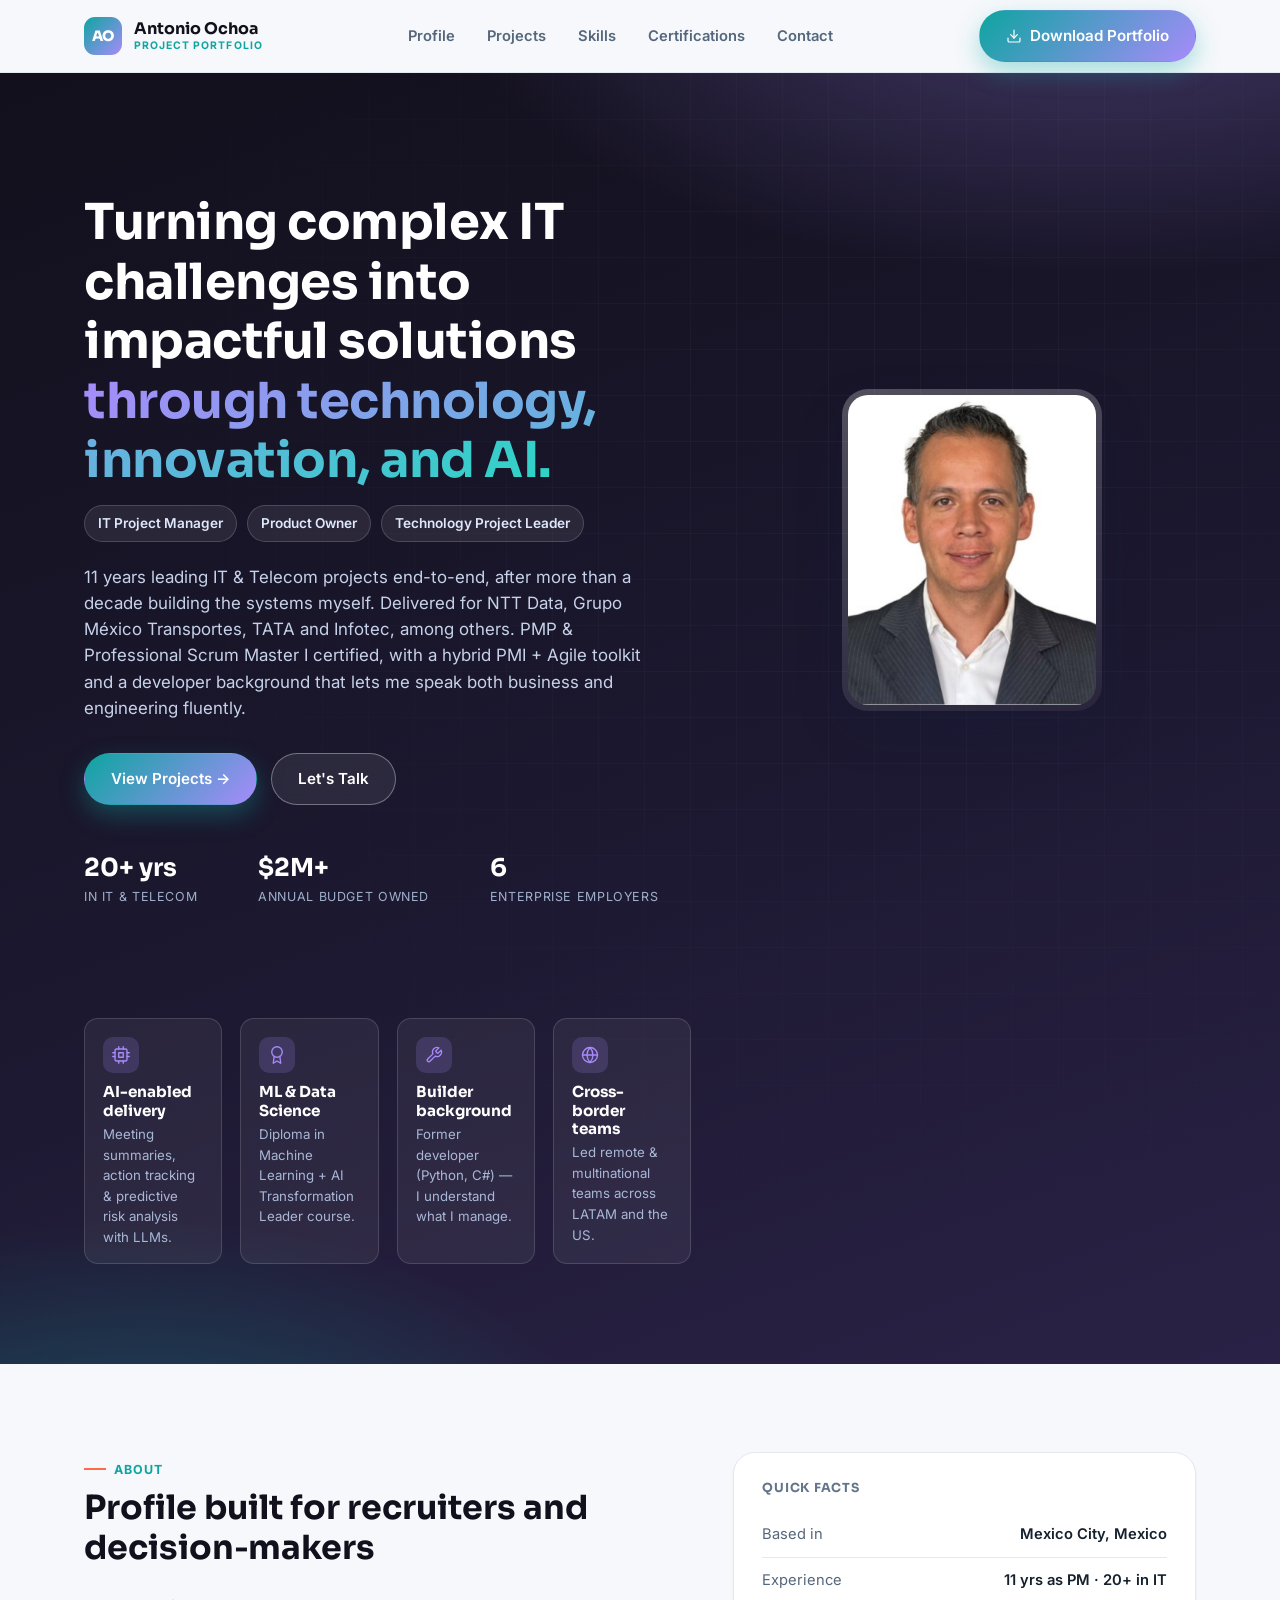
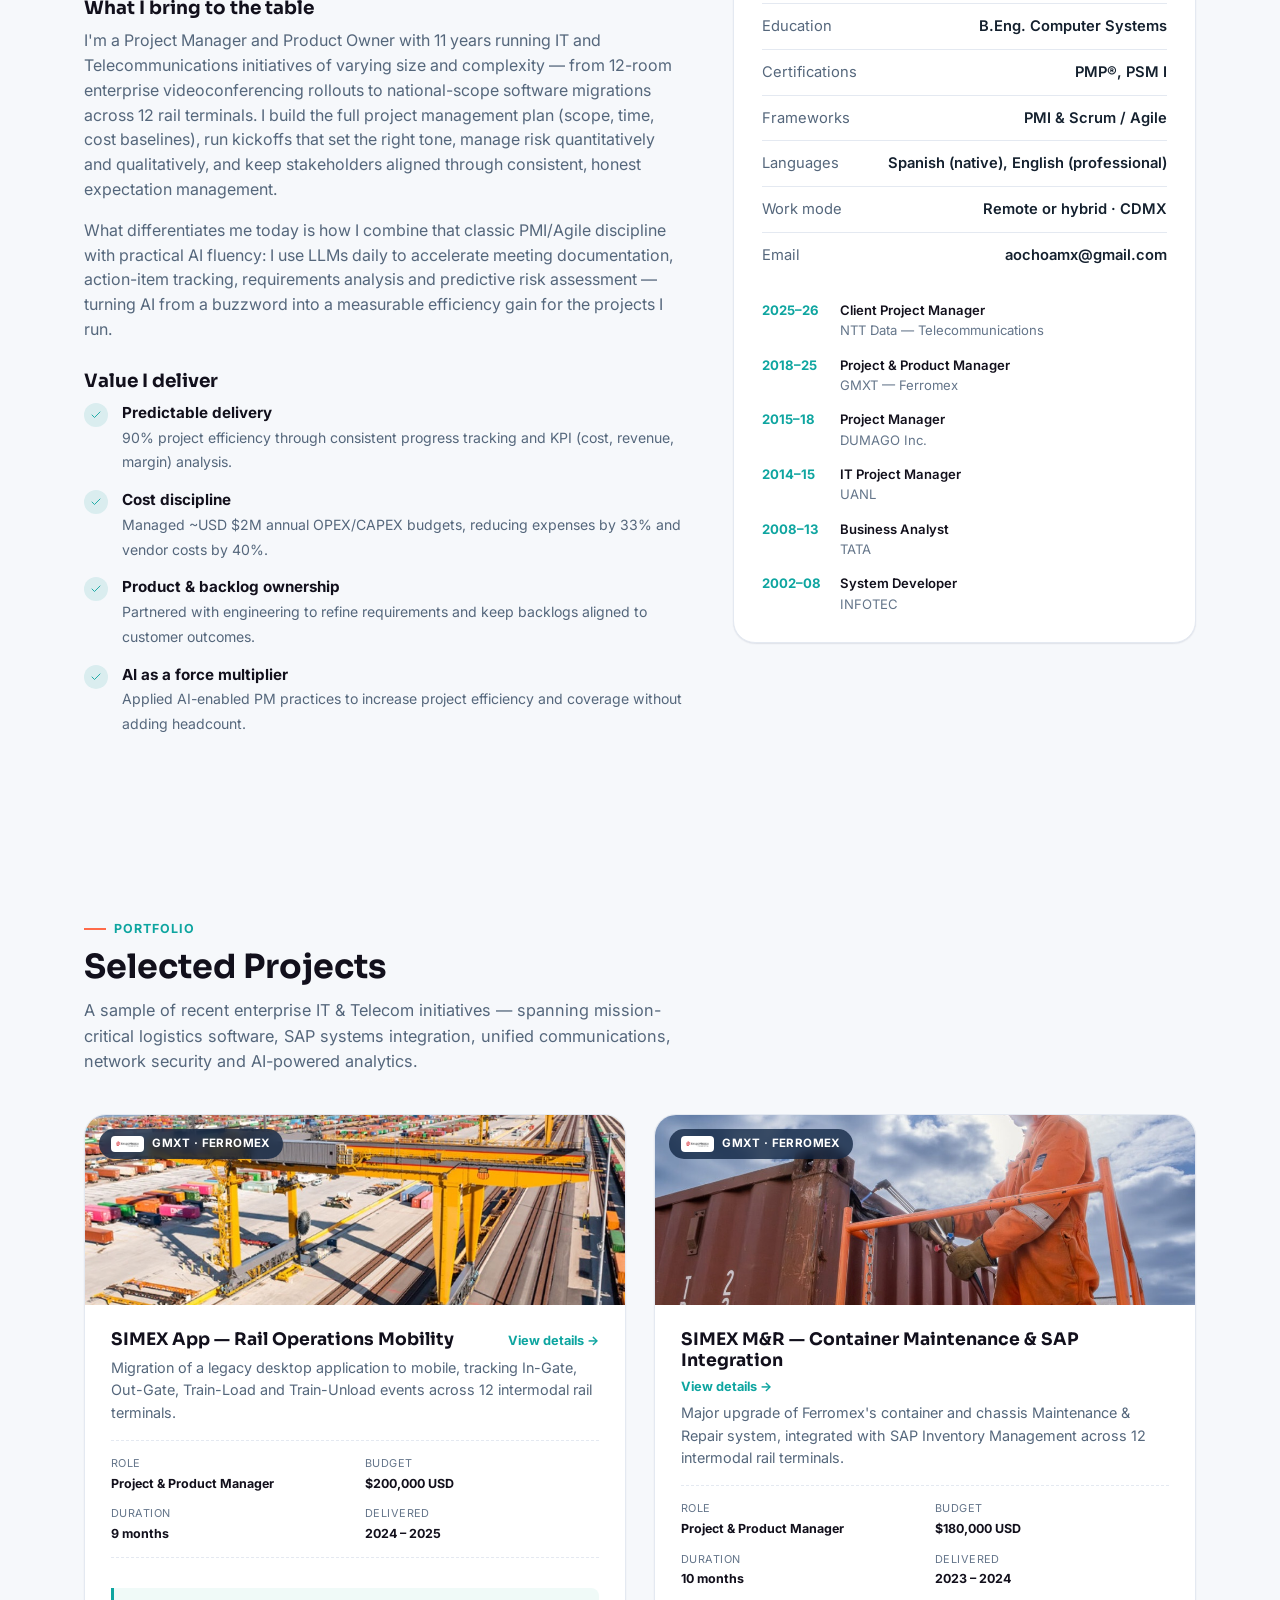
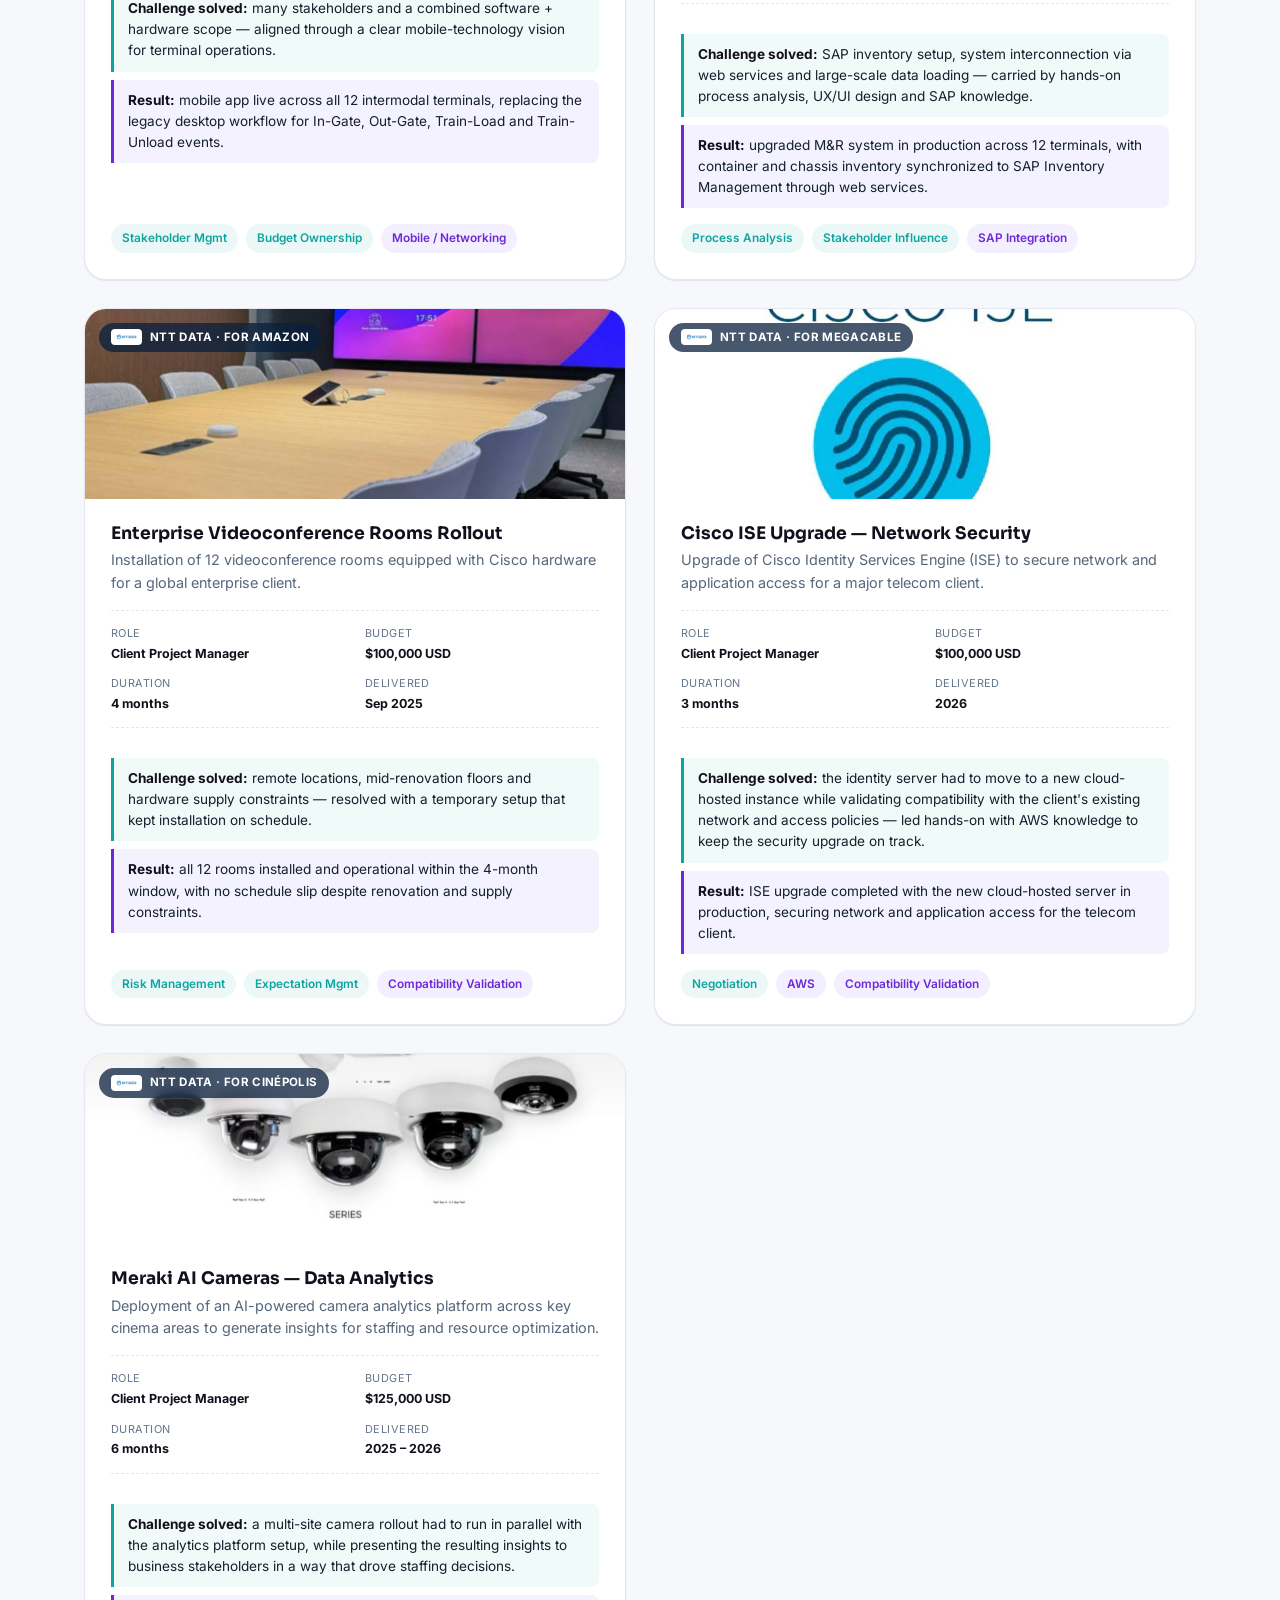
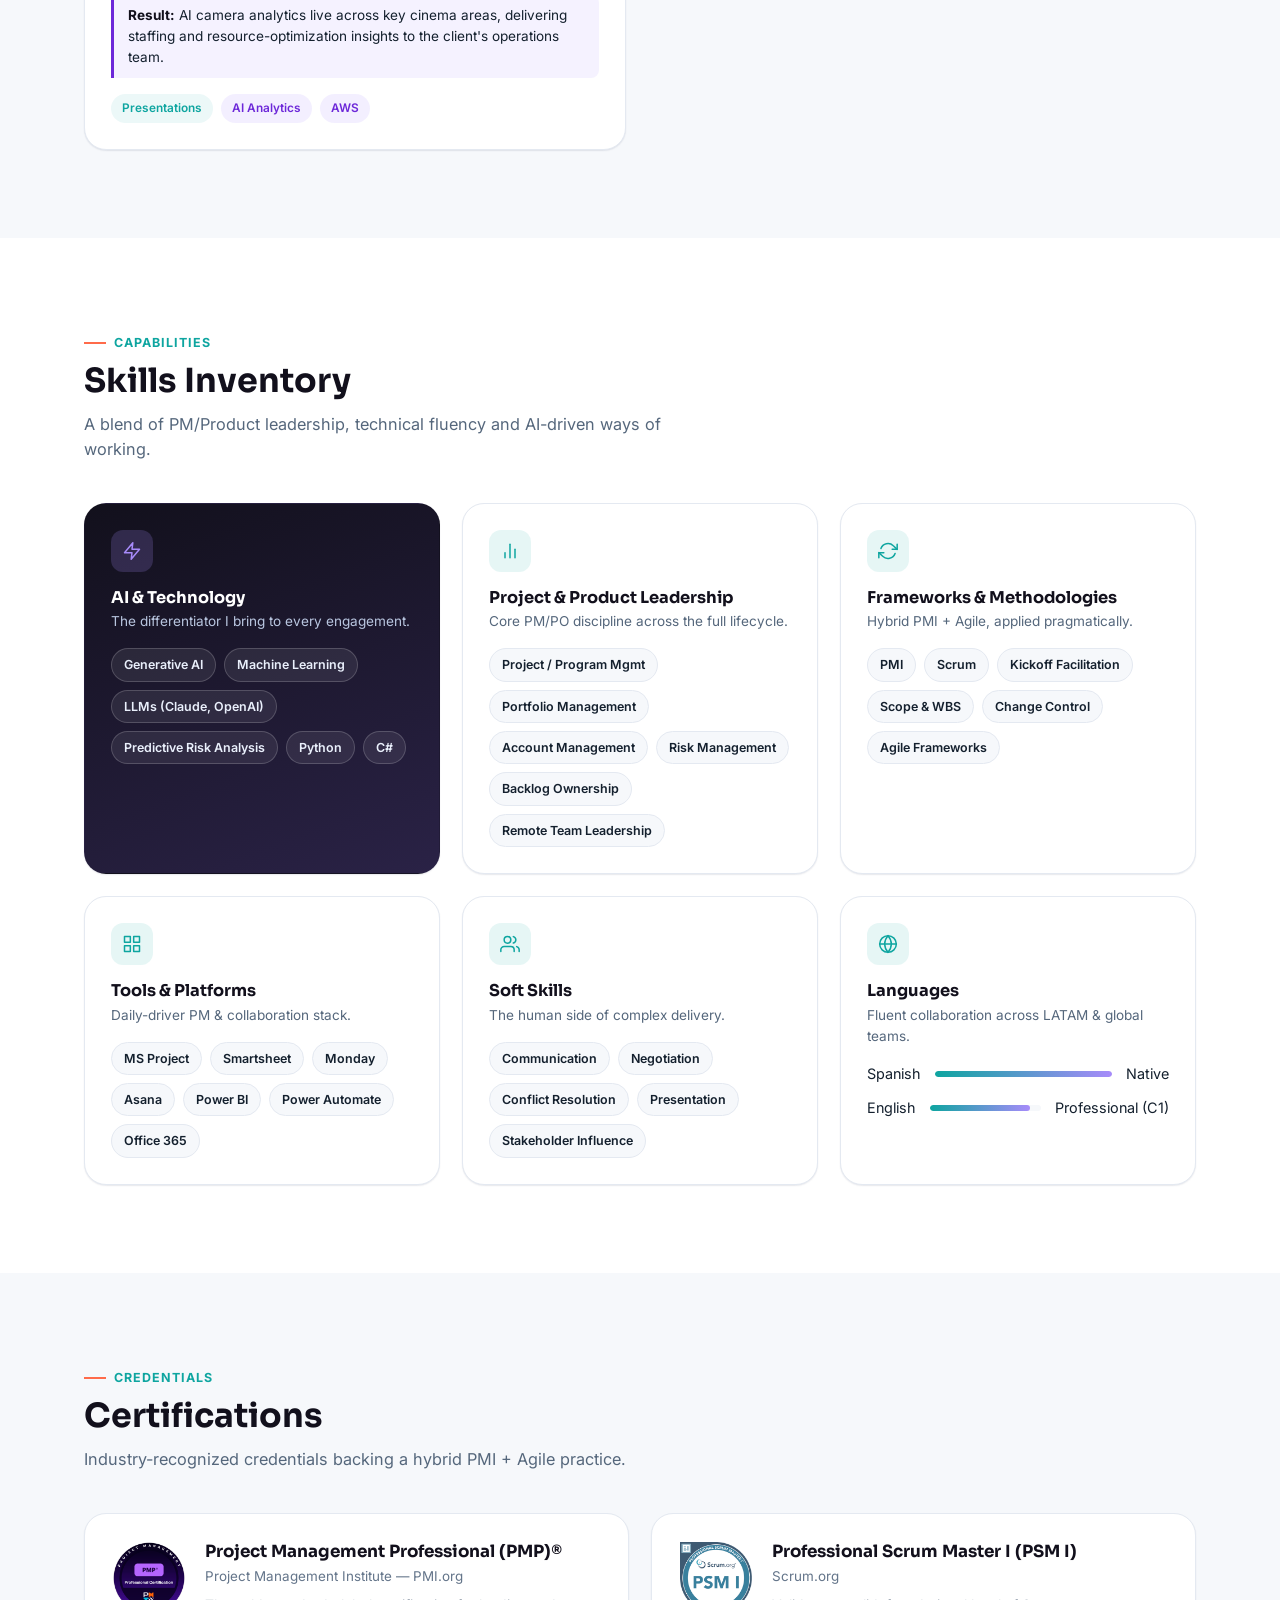
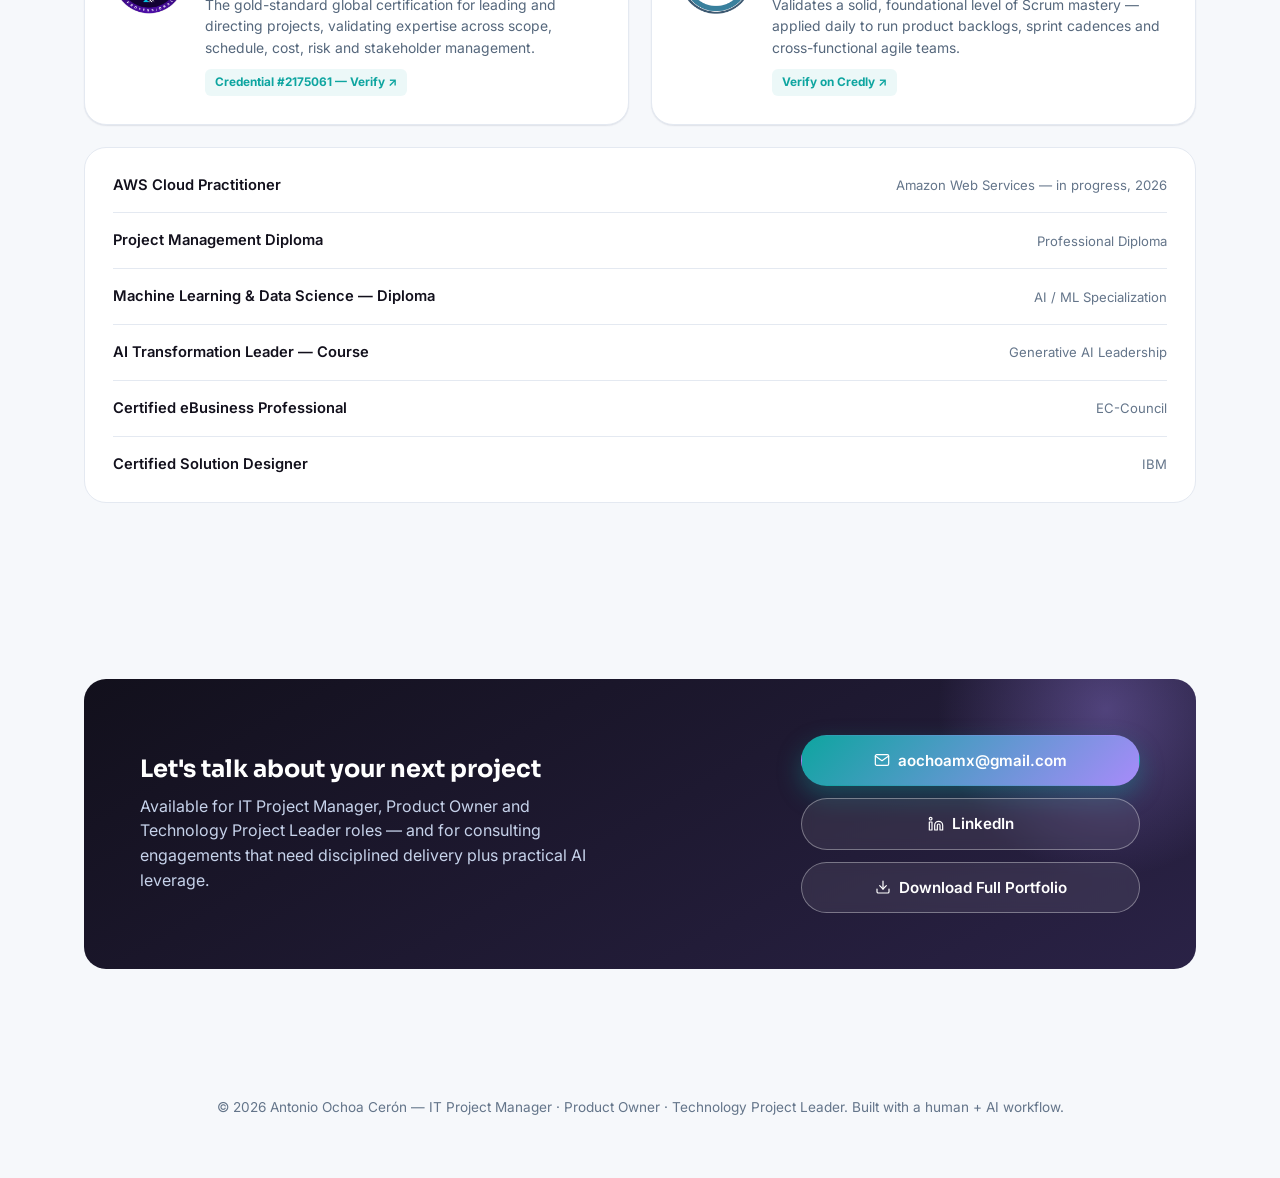
==== commit 4412e564: "Add SIMEX M&R detail page and switch download button to portfolio PDF - New simex-mr.html case study" ====
--- a/index.html
+++ b/index.html
@@ -70,7 +70,7 @@
       <a href="#contact">Contact</a>
     </nav>
     <div class="nav-cta">
-      <a href="Antonio-Ochoa-CV.pdf" class="btn btn-primary" download><svg width="16" height="16" viewBox="0 0 24 24" fill="none" stroke="currentColor" stroke-width="1.8" stroke-linecap="round" stroke-linejoin="round"><path d="M21 15v4a2 2 0 0 1-2 2H5a2 2 0 0 1-2-2v-4"></path><polyline points="7 10 12 15 17 10"></polyline><line x1="12" y1="15" x2="12" y2="3"></line></svg> <span class="btn-label">Download CV</span></a>
+      <a href="docs/Portafolio%20Antonio%20Ochoa%20-%20EN.pdf" class="btn btn-primary" download><svg width="16" height="16" viewBox="0 0 24 24" fill="none" stroke="currentColor" stroke-width="1.8" stroke-linecap="round" stroke-linejoin="round"><path d="M21 15v4a2 2 0 0 1-2 2H5a2 2 0 0 1-2-2v-4"></path><polyline points="7 10 12 15 17 10"></polyline><line x1="12" y1="15" x2="12" y2="3"></line></svg> <span class="btn-label">Download Portfolio</span></a>
     </div>
     <button class="nav-toggle" aria-label="Open menu" aria-expanded="false" aria-controls="primary-nav"><span></span><span></span><span></span></button>
   </div>
@@ -261,12 +261,15 @@
             <img src="images/project-simex-mr.jpg" alt="Technician performing container maintenance and repair work" width="1000" height="667" loading="lazy">
           </div>
           <div class="project-body">
-            <h3>SIMEX M&amp;R — Container Maintenance &amp; SAP Integration</h3>
+            <div class="project-title-row">
+              <h3><a href="simex-mr.html">SIMEX M&amp;R — Container Maintenance &amp; SAP Integration</a></h3>
+              <a href="simex-mr.html" class="detail-link" aria-label="View SIMEX M&amp;R project details">View details →</a>
+            </div>
             <p class="project-scope">Major upgrade of Ferromex's container and chassis Maintenance &amp; Repair system, integrated with SAP Inventory Management across 12 intermodal rail terminals.</p>
             <div class="project-meta">
               <div><span class="m-label">Role</span><span class="m-val">Project &amp; Product Manager</span></div>
-              <div><span class="m-label">Budget</span><span class="m-val">$150,000 USD</span></div>
-              <div><span class="m-label">Duration</span><span class="m-val">12 months</span></div>
+              <div><span class="m-label">Budget</span><span class="m-val">$180,000 USD</span></div>
+              <div><span class="m-label">Duration</span><span class="m-val">10 months</span></div>
               <div><span class="m-label">Delivered</span><span class="m-val">2023 – 2024</span></div>
             </div>
             <div class="project-impact"><strong>Challenge solved:</strong> SAP inventory setup, system interconnection via web services and large-scale data loading — carried by hands-on process analysis, UX/UI design and SAP knowledge.</div>
@@ -521,7 +524,7 @@
         <div class="cta-actions">
           <a href="mailto:aochoamx@gmail.com" class="btn btn-primary"><svg width="16" height="16" viewBox="0 0 24 24" fill="none" stroke="currentColor" stroke-width="1.8" stroke-linecap="round" stroke-linejoin="round"><path d="M4 4h16c1.1 0 2 .9 2 2v12c0 1.1-.9 2-2 2H4c-1.1 0-2-.9-2-2V6c0-1.1.9-2 2-2z"></path><polyline points="22 6 12 13 2 6"></polyline></svg> aochoamx@gmail.com</a>
           <a href="https://www.linkedin.com/in/aochoamx1" class="btn btn-ghost" target="_blank" rel="noopener noreferrer"><svg width="16" height="16" viewBox="0 0 24 24" fill="none" stroke="currentColor" stroke-width="1.8" stroke-linecap="round" stroke-linejoin="round"><path d="M16 8a6 6 0 0 1 6 6v7h-4v-7a2 2 0 0 0-2-2 2 2 0 0 0-2 2v7h-4v-7a6 6 0 0 1 6-6z"></path><rect x="2" y="9" width="4" height="12"></rect><circle cx="4" cy="4" r="2"></circle></svg> LinkedIn</a>
-          <a href="Antonio-Ochoa-CV.pdf" class="btn btn-ghost" download><svg width="16" height="16" viewBox="0 0 24 24" fill="none" stroke="currentColor" stroke-width="1.8" stroke-linecap="round" stroke-linejoin="round"><path d="M21 15v4a2 2 0 0 1-2 2H5a2 2 0 0 1-2-2v-4"></path><polyline points="7 10 12 15 17 10"></polyline><line x1="12" y1="15" x2="12" y2="3"></line></svg> Download Full CV</a>
+          <a href="docs/Portafolio%20Antonio%20Ochoa%20-%20EN.pdf" class="btn btn-ghost" download><svg width="16" height="16" viewBox="0 0 24 24" fill="none" stroke="currentColor" stroke-width="1.8" stroke-linecap="round" stroke-linejoin="round"><path d="M21 15v4a2 2 0 0 1-2 2H5a2 2 0 0 1-2-2v-4"></path><polyline points="7 10 12 15 17 10"></polyline><line x1="12" y1="15" x2="12" y2="3"></line></svg> Download Full Portfolio</a>
         </div>
       </div>
     </div>
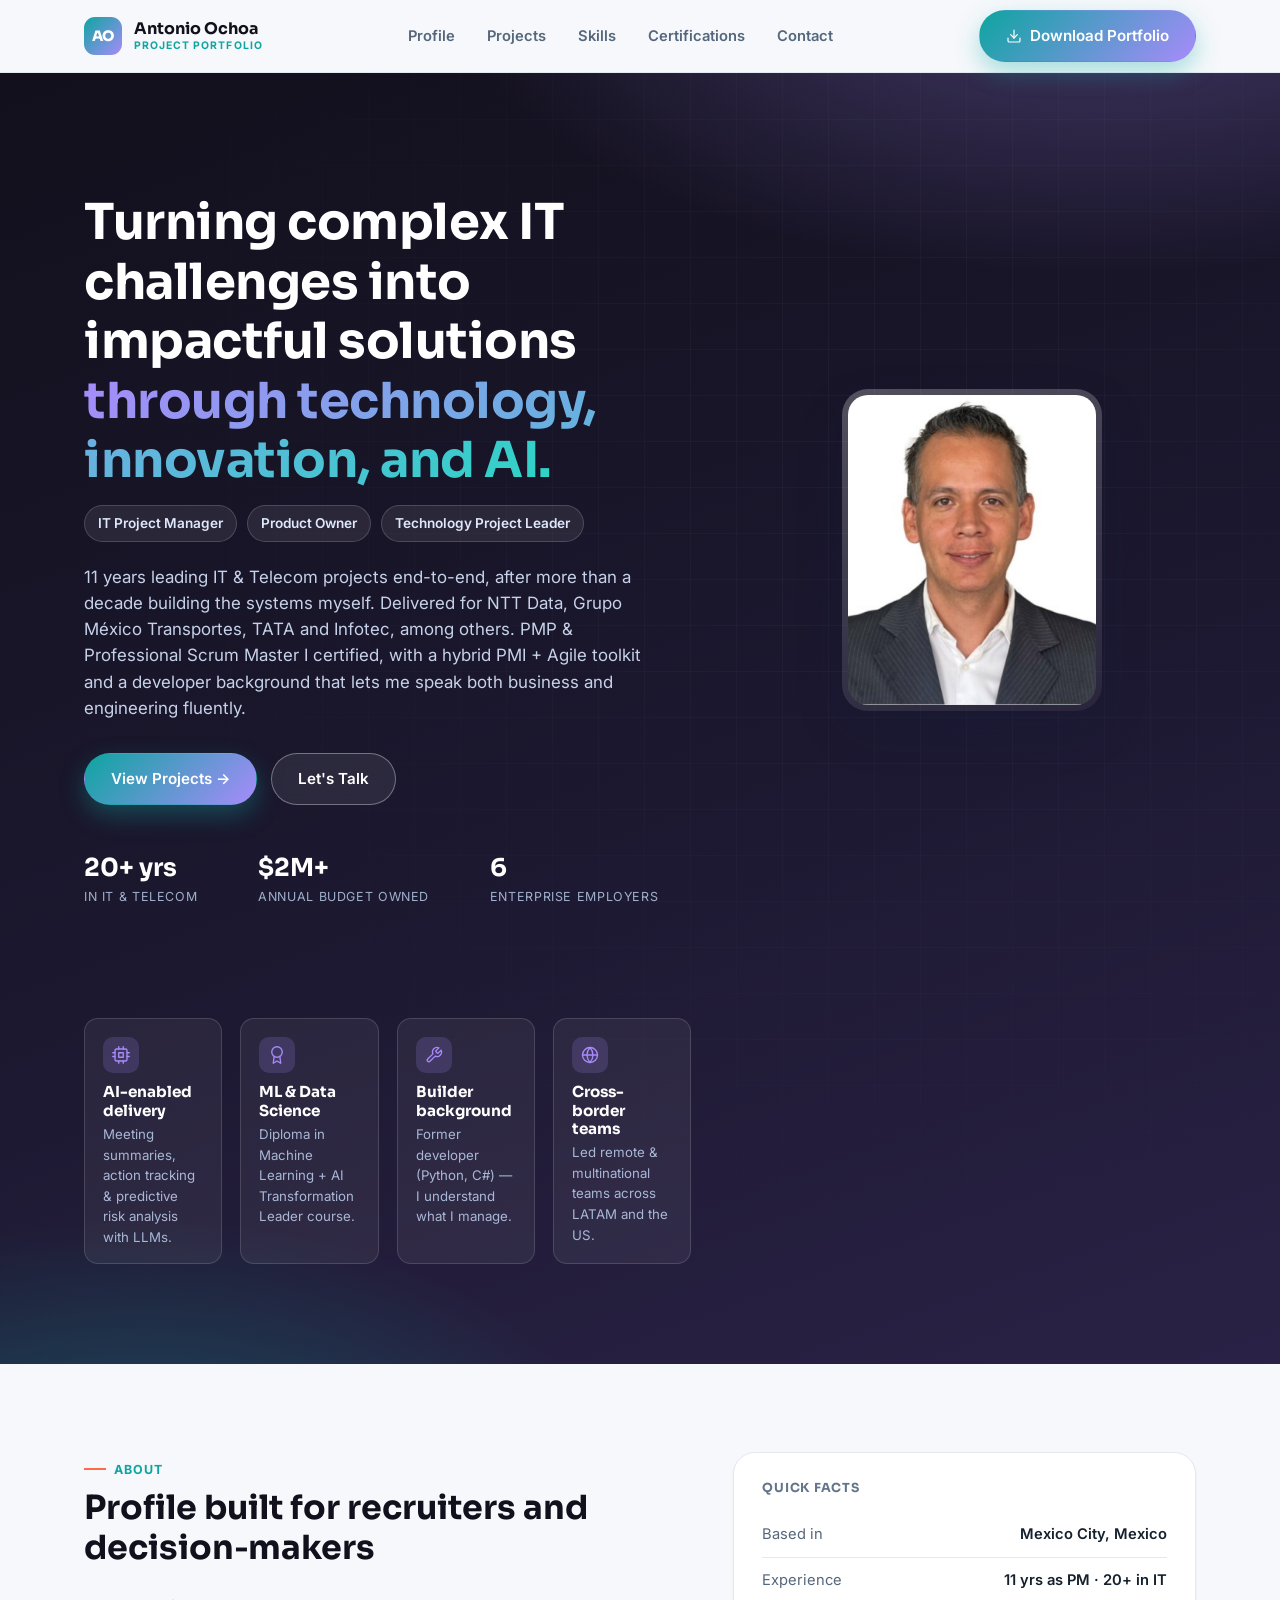
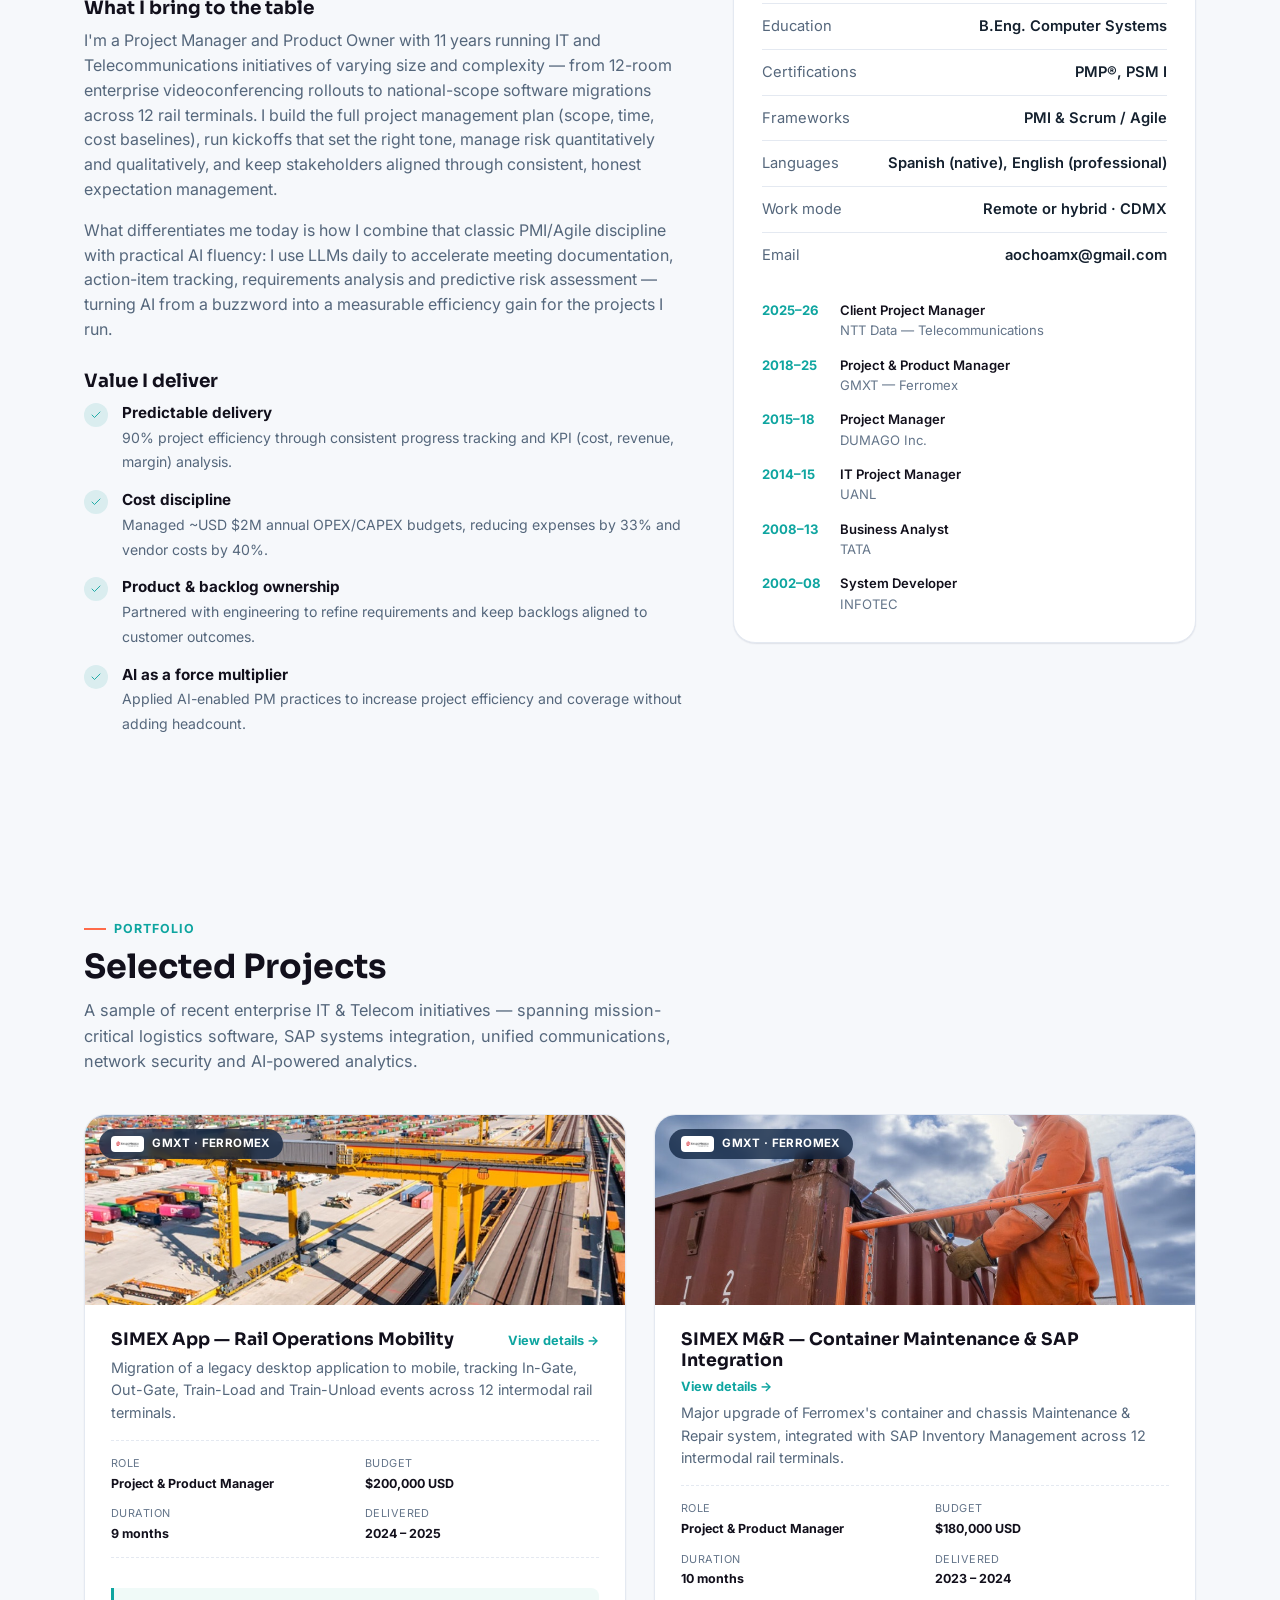
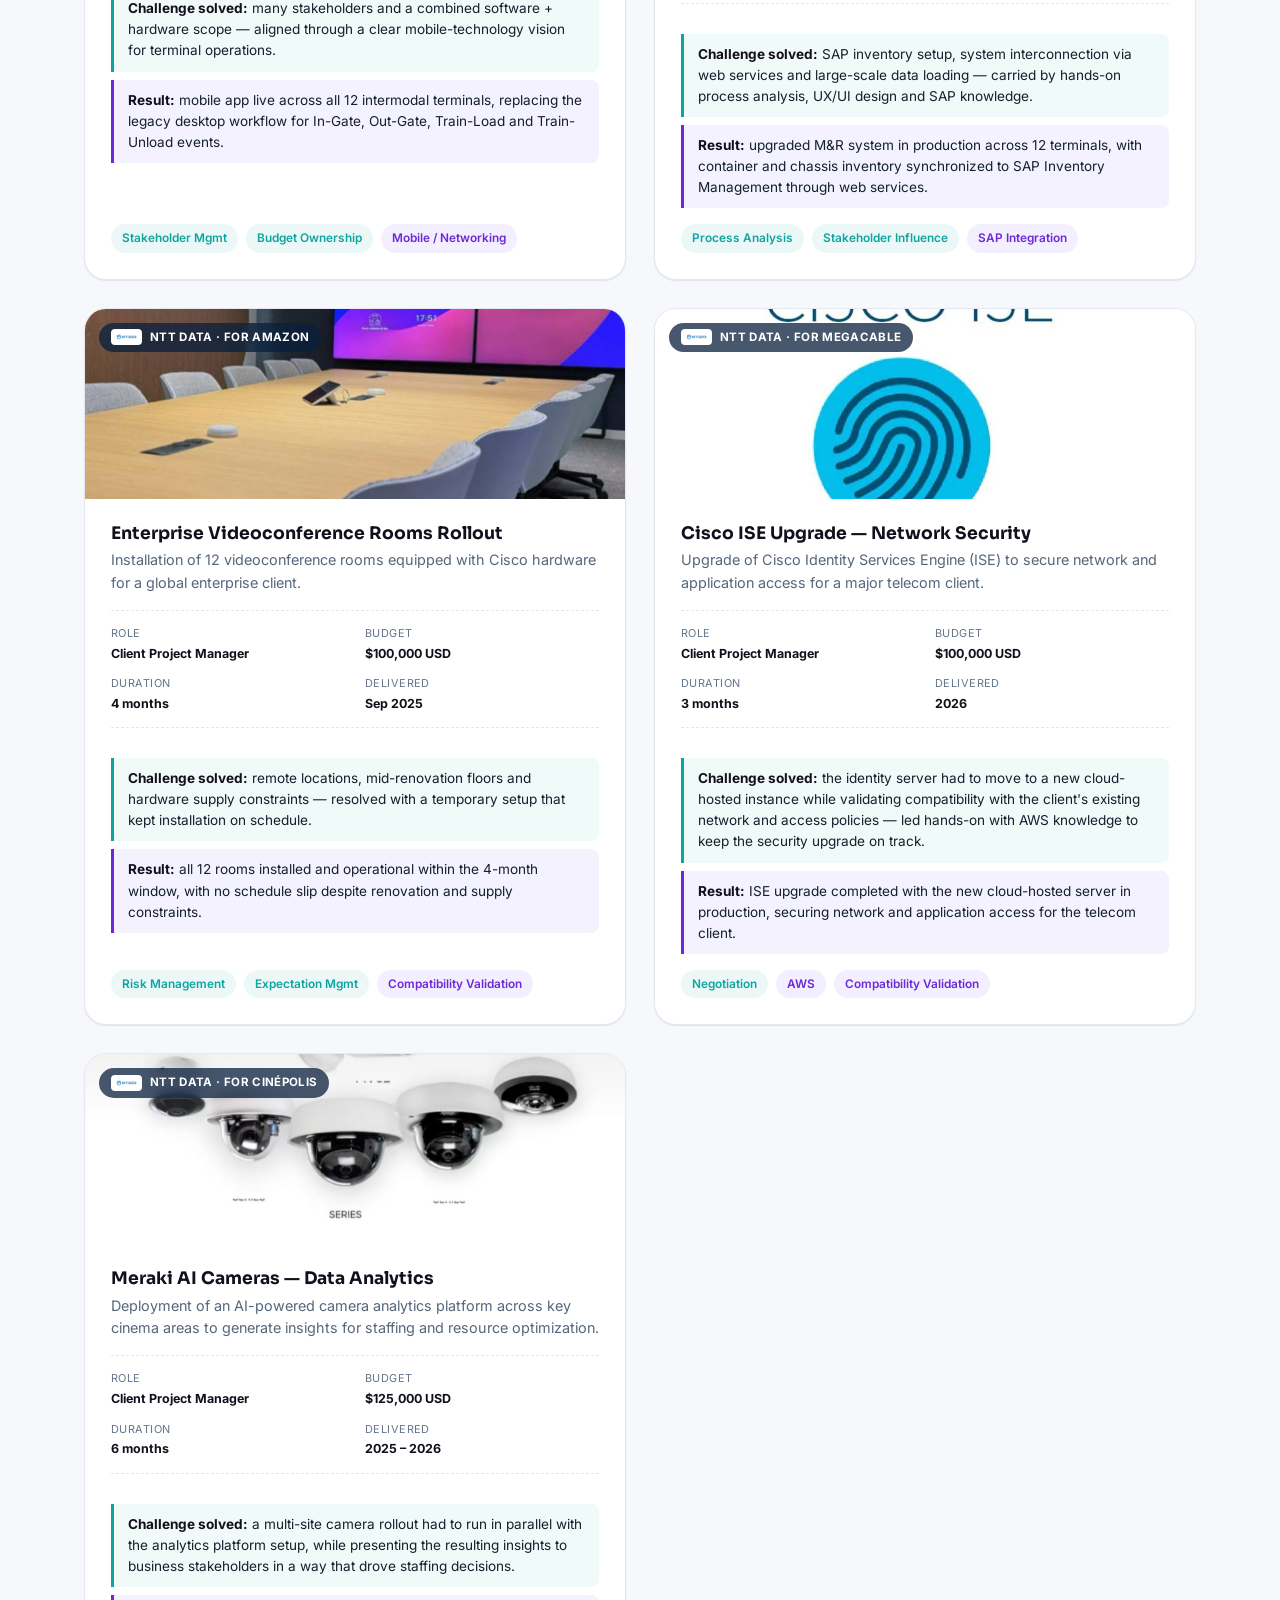
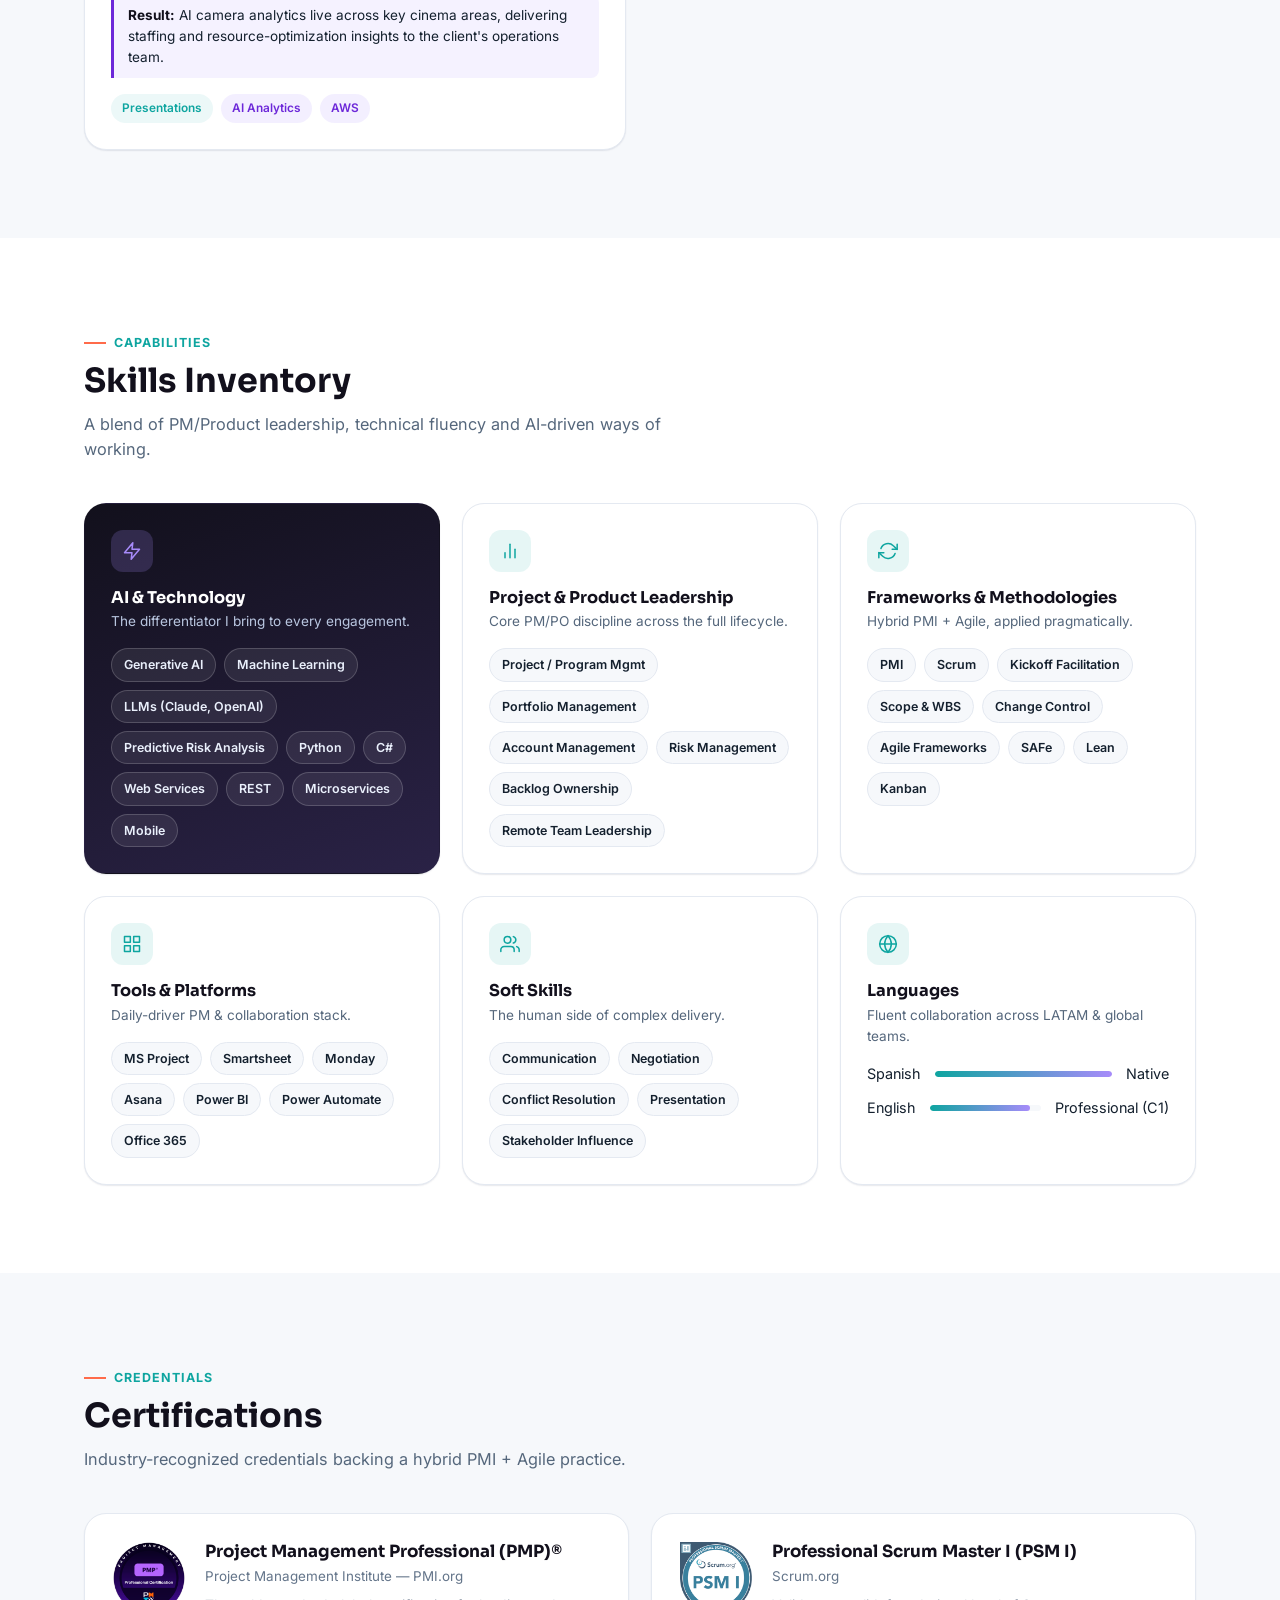
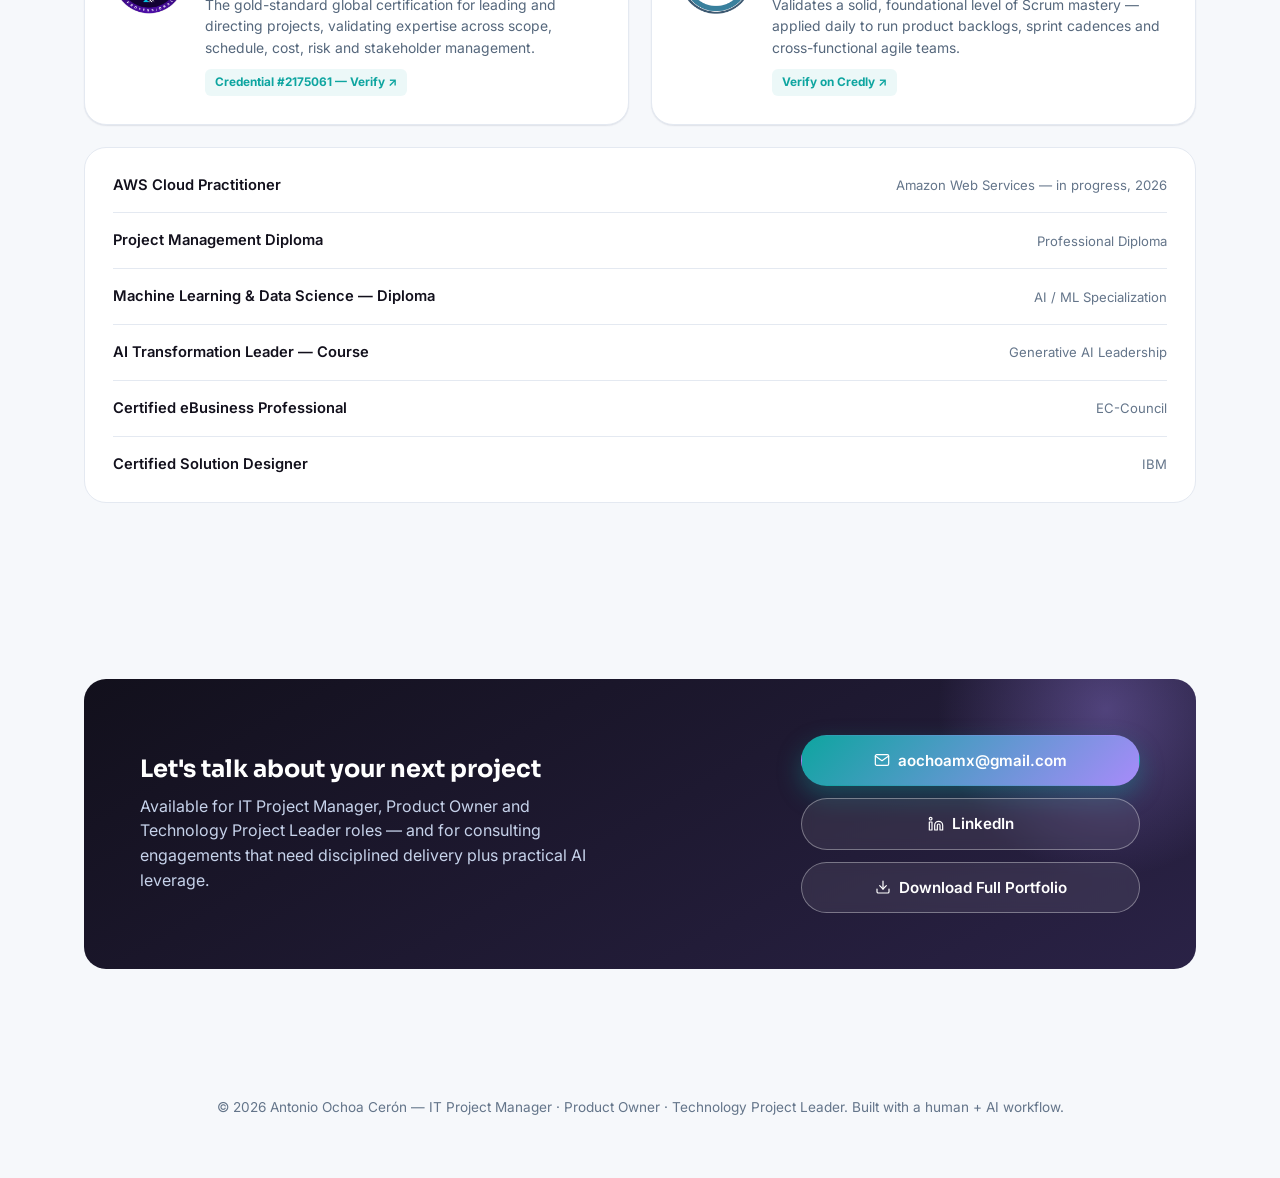
==== commit 3416c680: "Add skills: Web Services, REST, Microservices, Mobile, SAFe, Lean and Kanban" ====
--- a/index.html
+++ b/index.html
@@ -380,6 +380,10 @@
             <span class="pill">Predictive Risk Analysis</span>
             <span class="pill">Python</span>
             <span class="pill">C#</span>
+            <span class="pill">Web Services</span>
+            <span class="pill">REST</span>
+            <span class="pill">Microservices</span>
+            <span class="pill">Mobile</span>
           </div>
         </div>
 
@@ -408,6 +412,9 @@
             <span class="pill">Scope &amp; WBS</span>
             <span class="pill">Change Control</span>
             <span class="pill">Agile Frameworks</span>
+            <span class="pill">SAFe</span>
+            <span class="pill">Lean</span>
+            <span class="pill">Kanban</span>
           </div>
         </div>
 
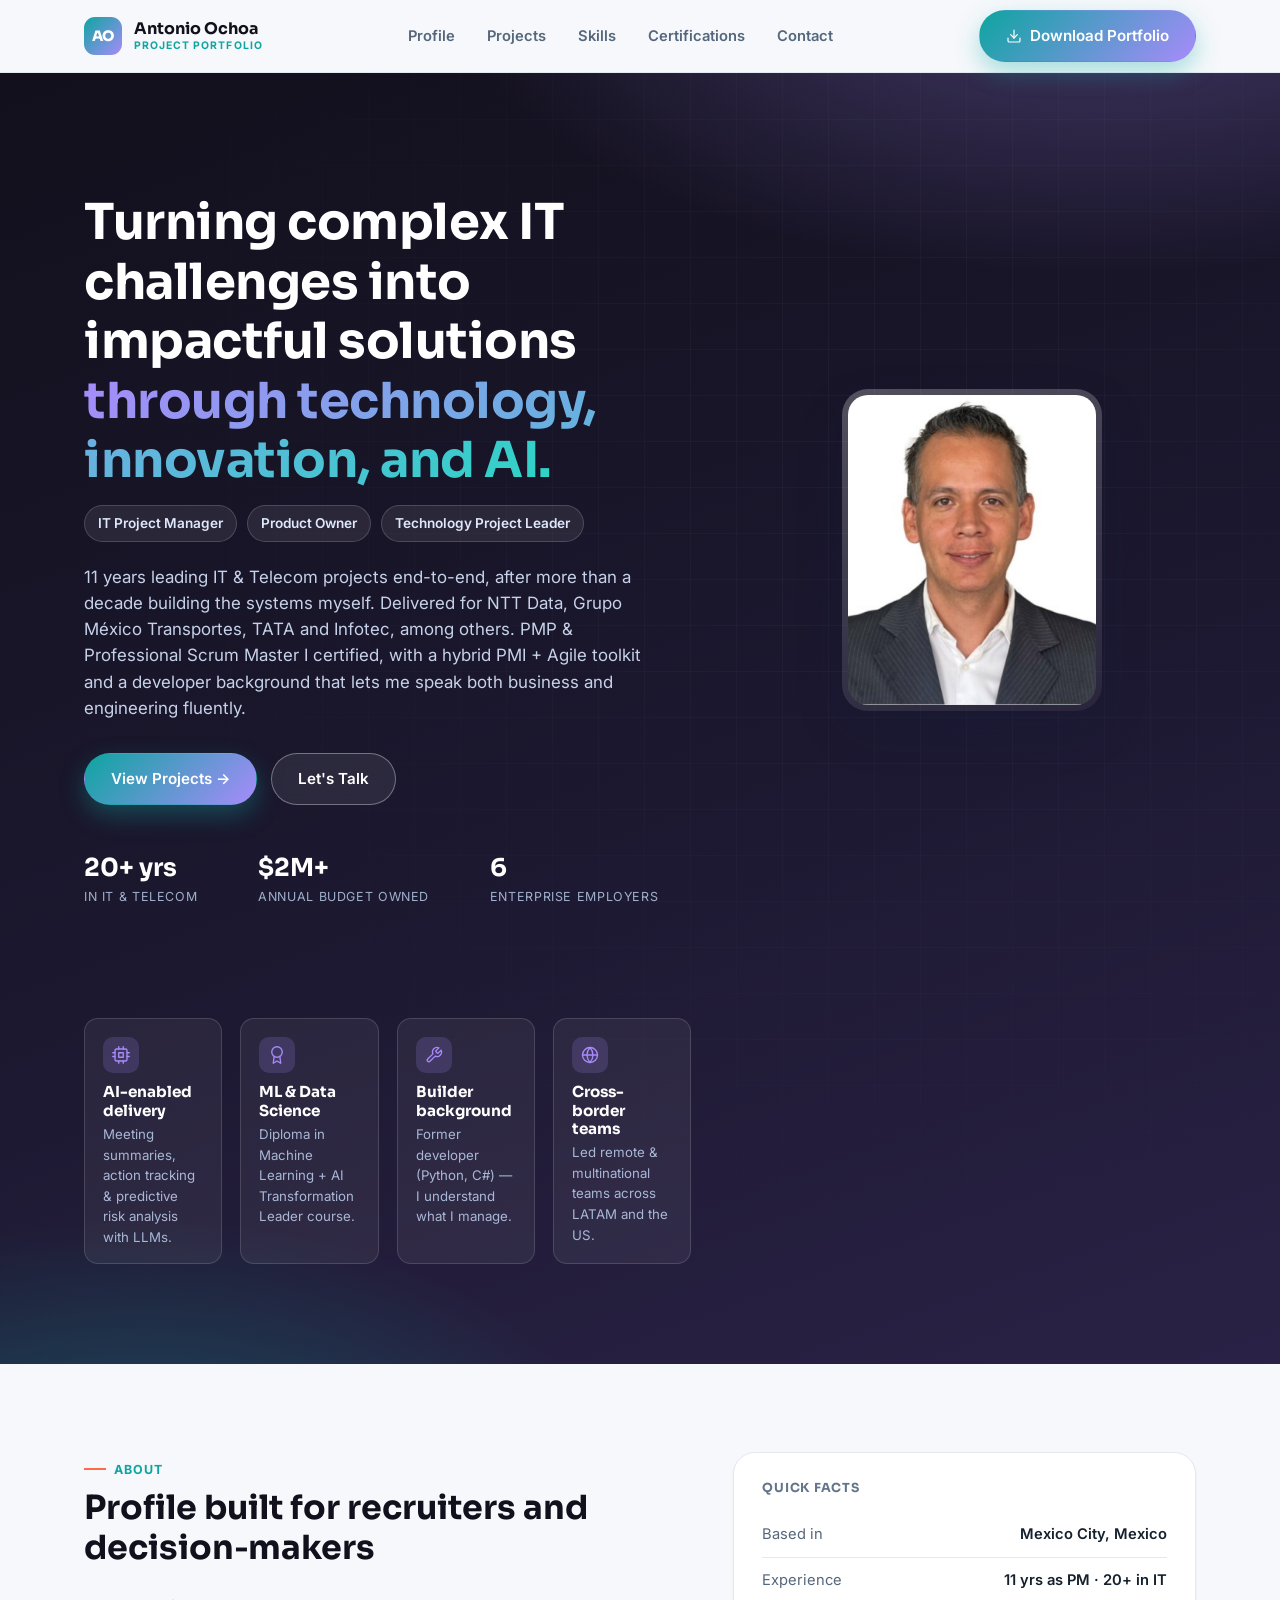
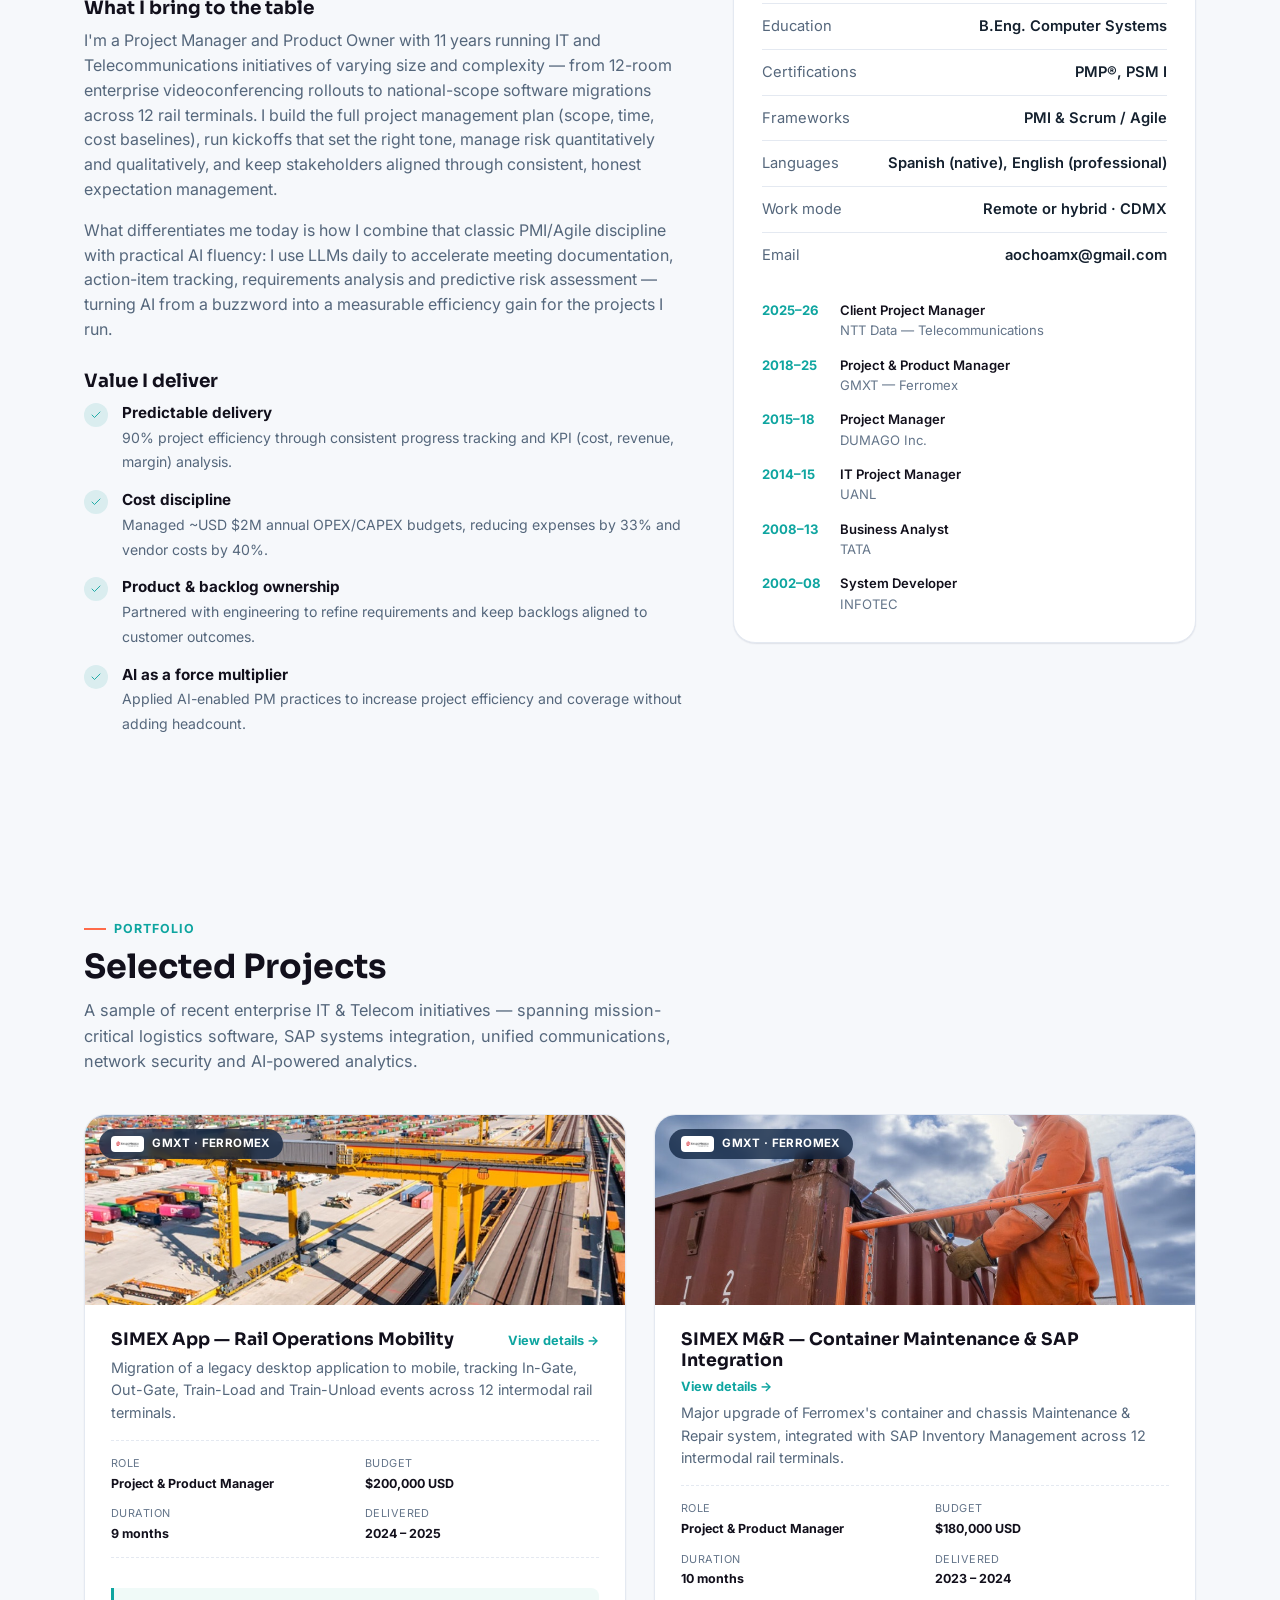
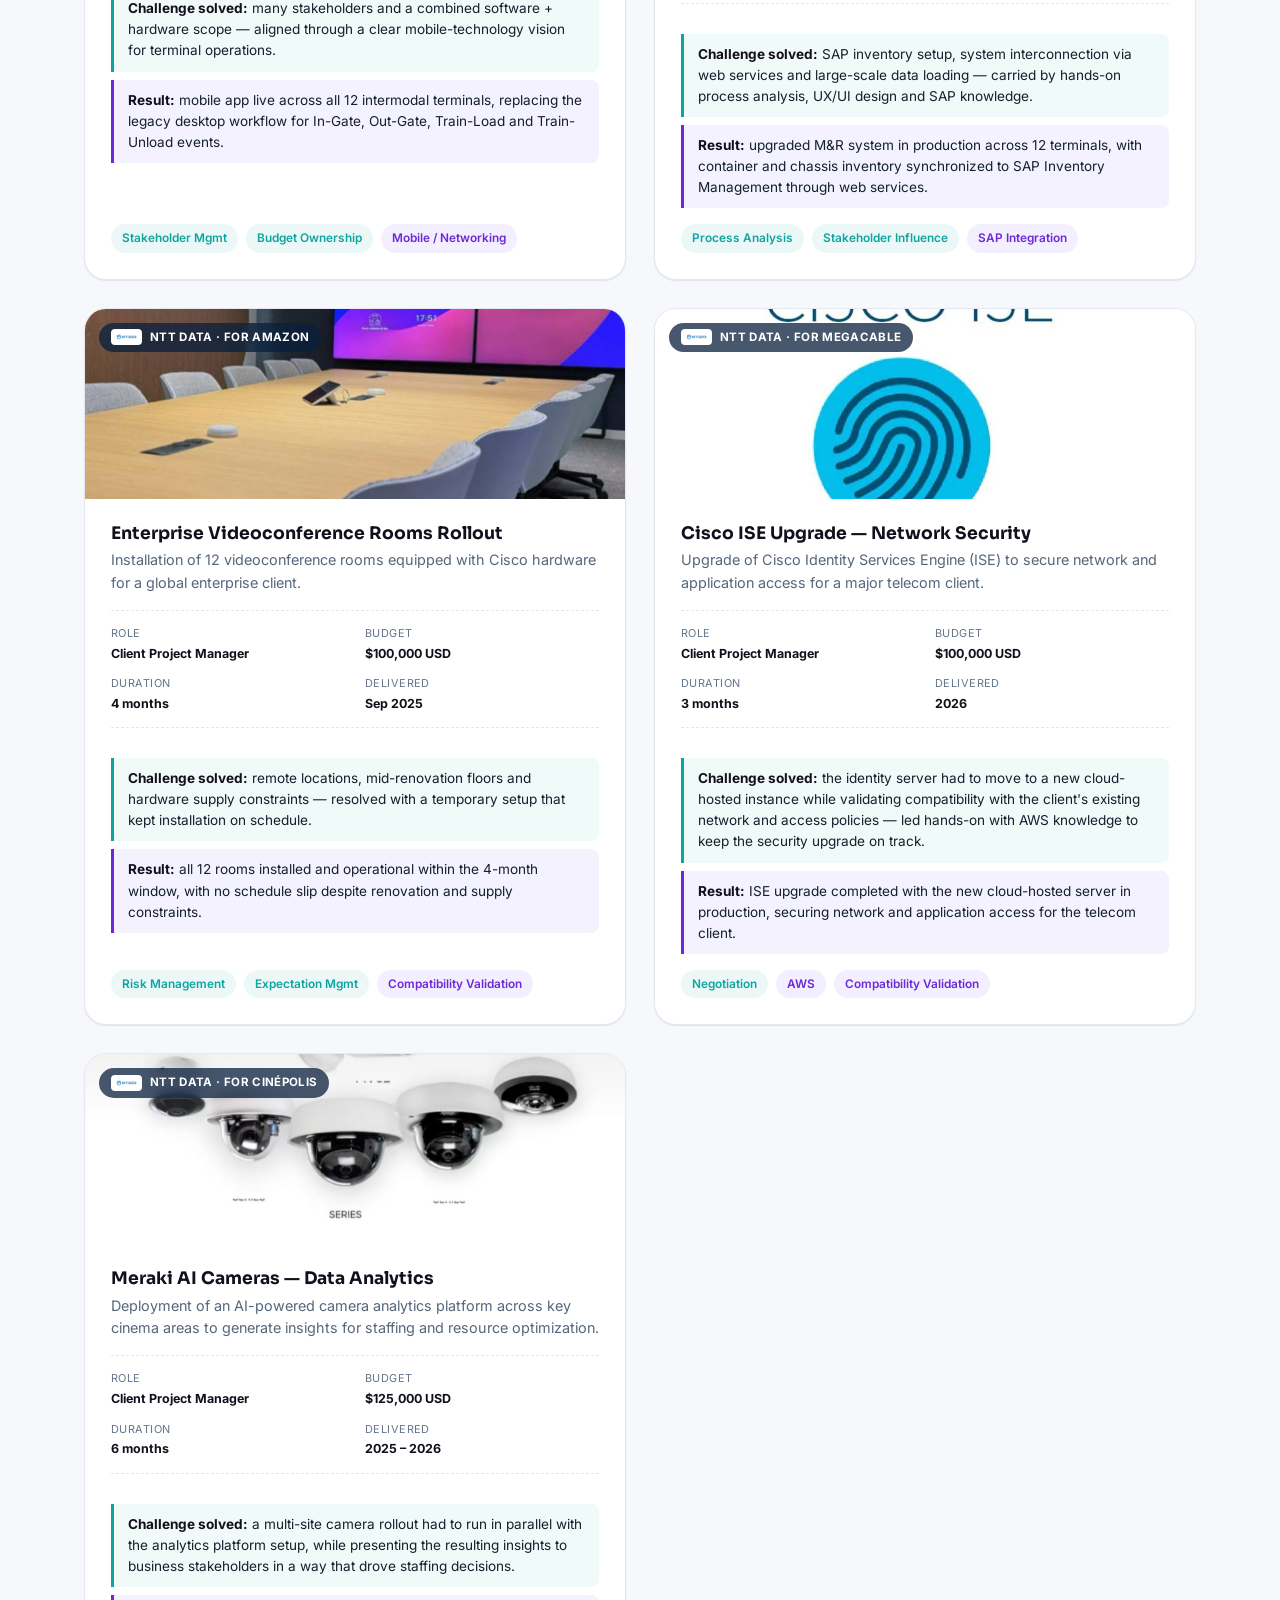
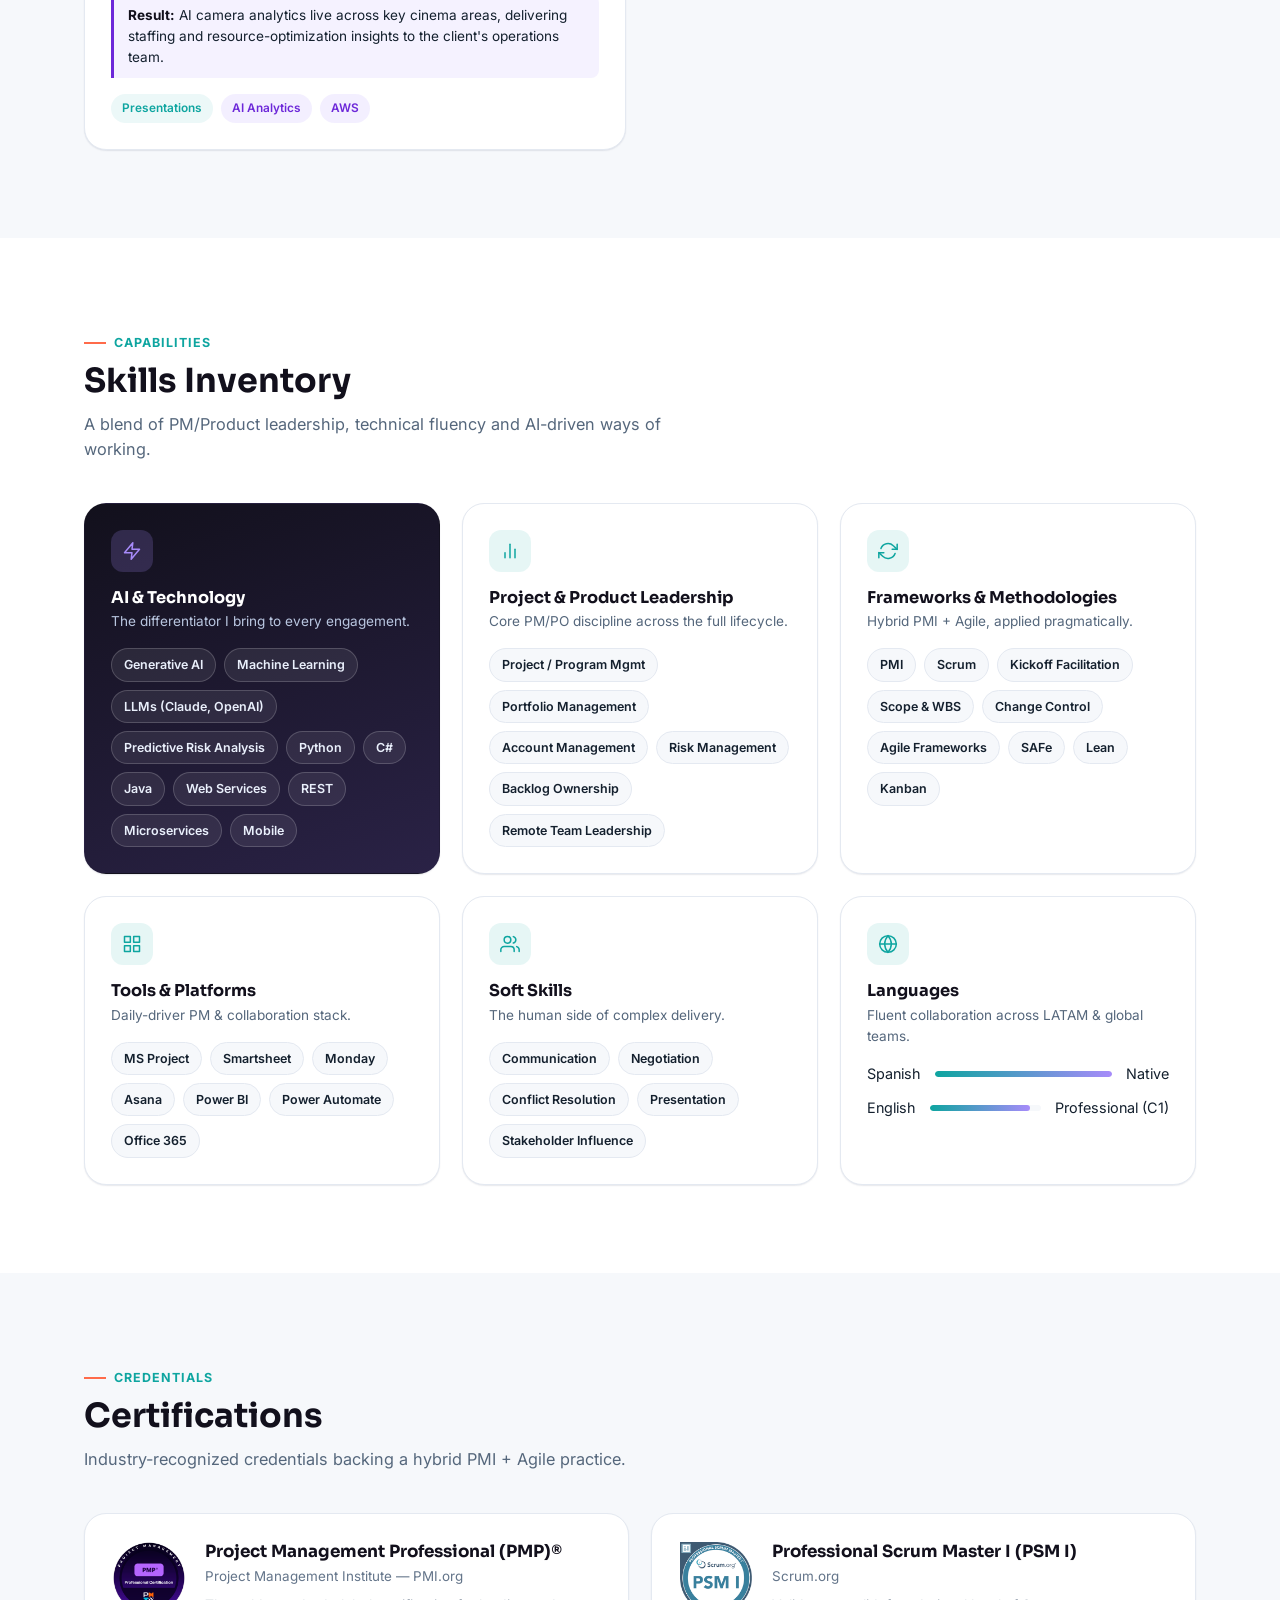
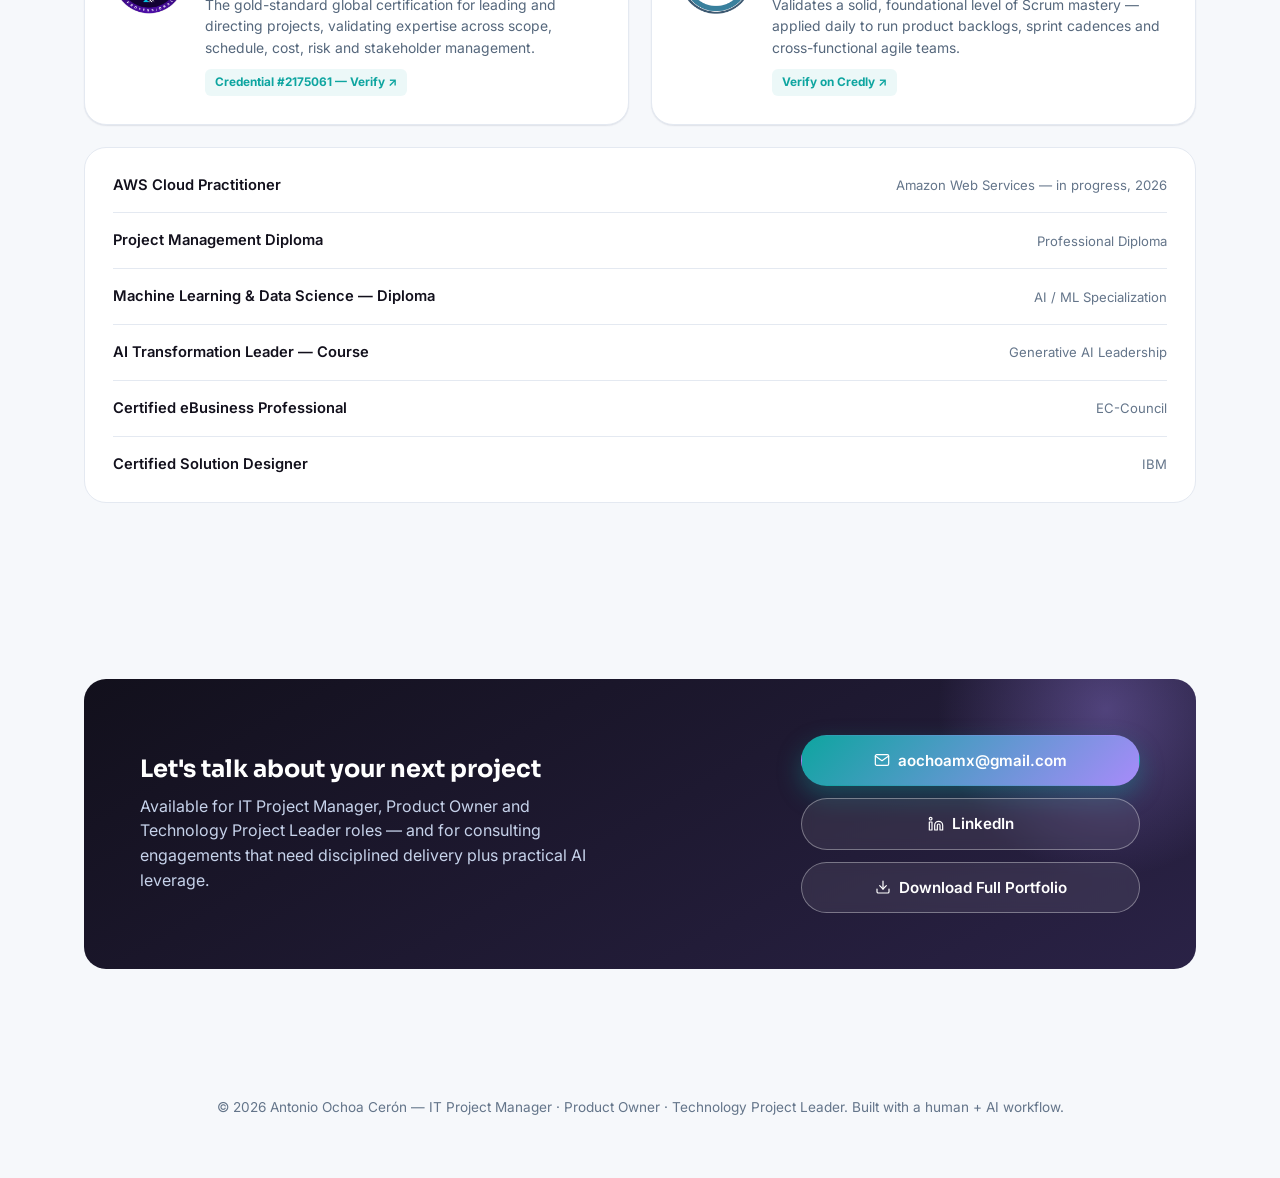
==== commit 2cbea72f: "Add Java to AI & Technology skills" ====
--- a/index.html
+++ b/index.html
@@ -380,6 +380,7 @@
             <span class="pill">Predictive Risk Analysis</span>
             <span class="pill">Python</span>
             <span class="pill">C#</span>
+            <span class="pill">Java</span>
             <span class="pill">Web Services</span>
             <span class="pill">REST</span>
             <span class="pill">Microservices</span>
